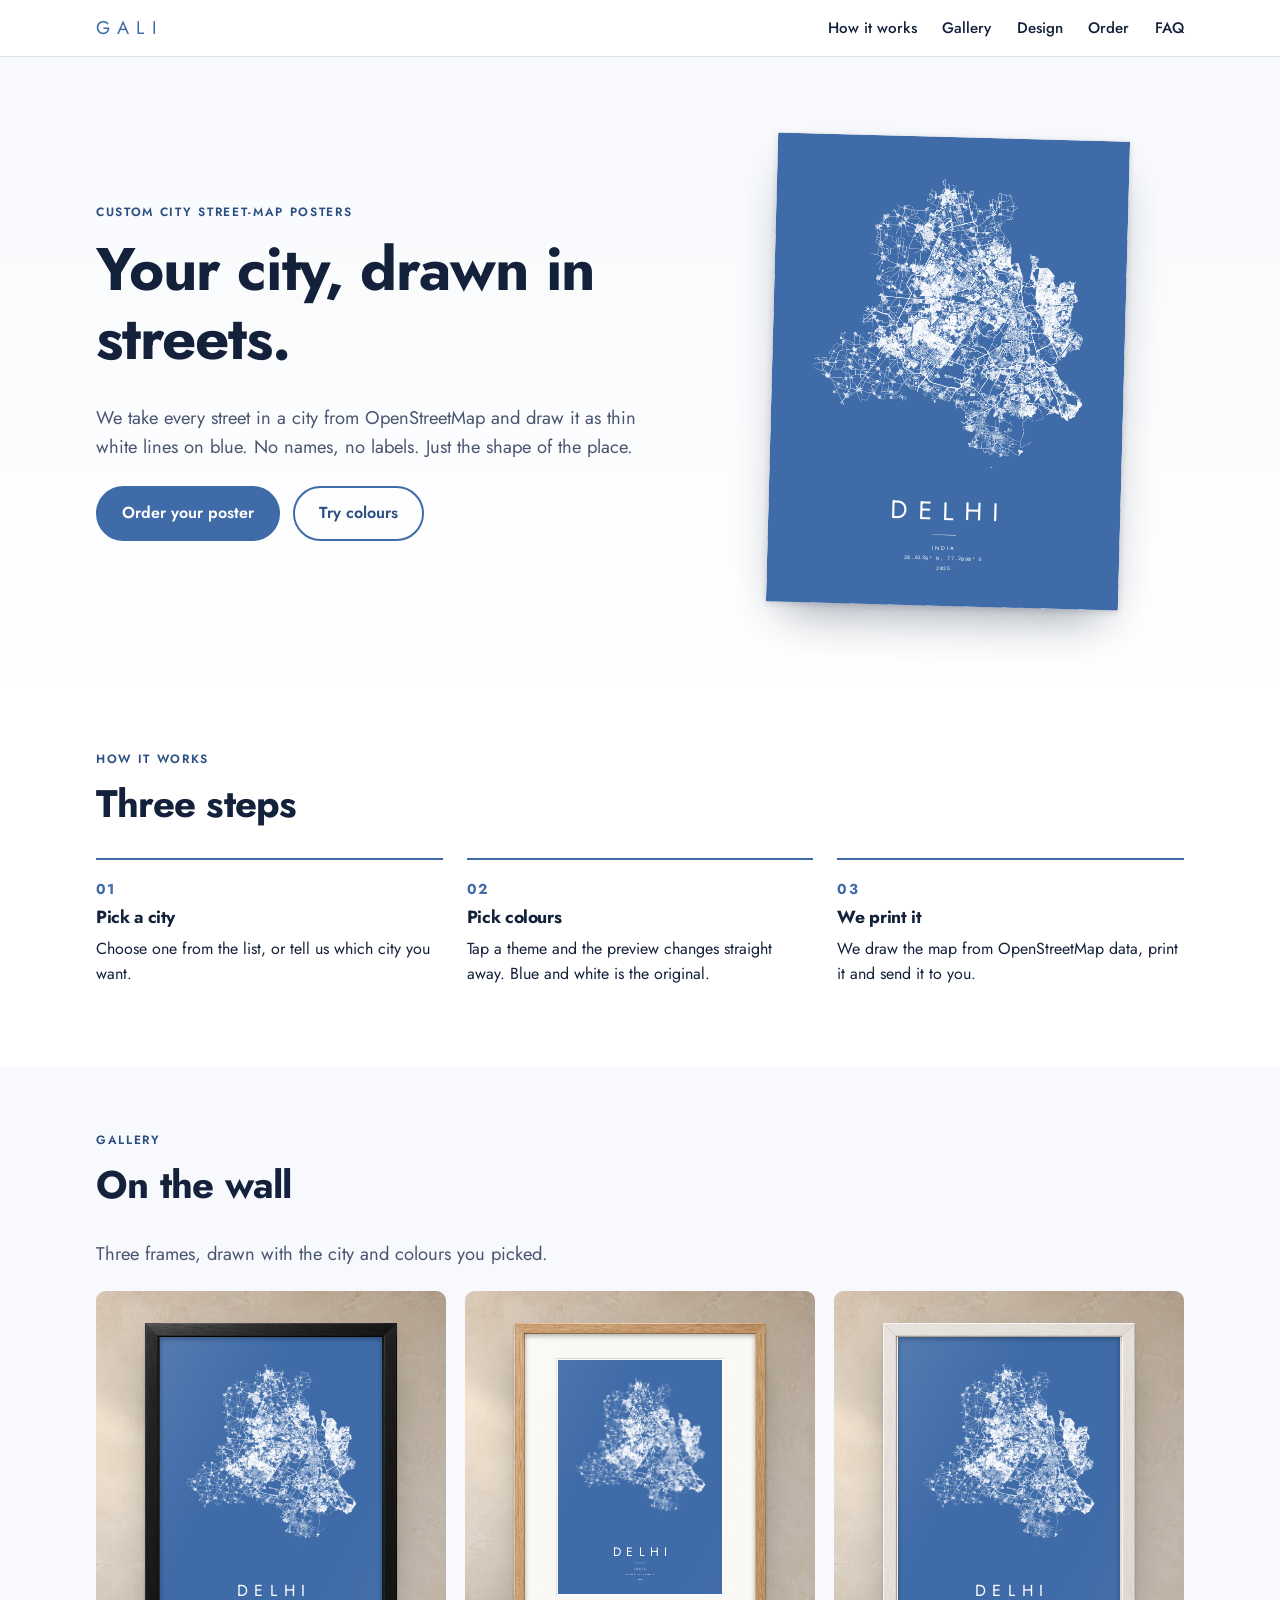
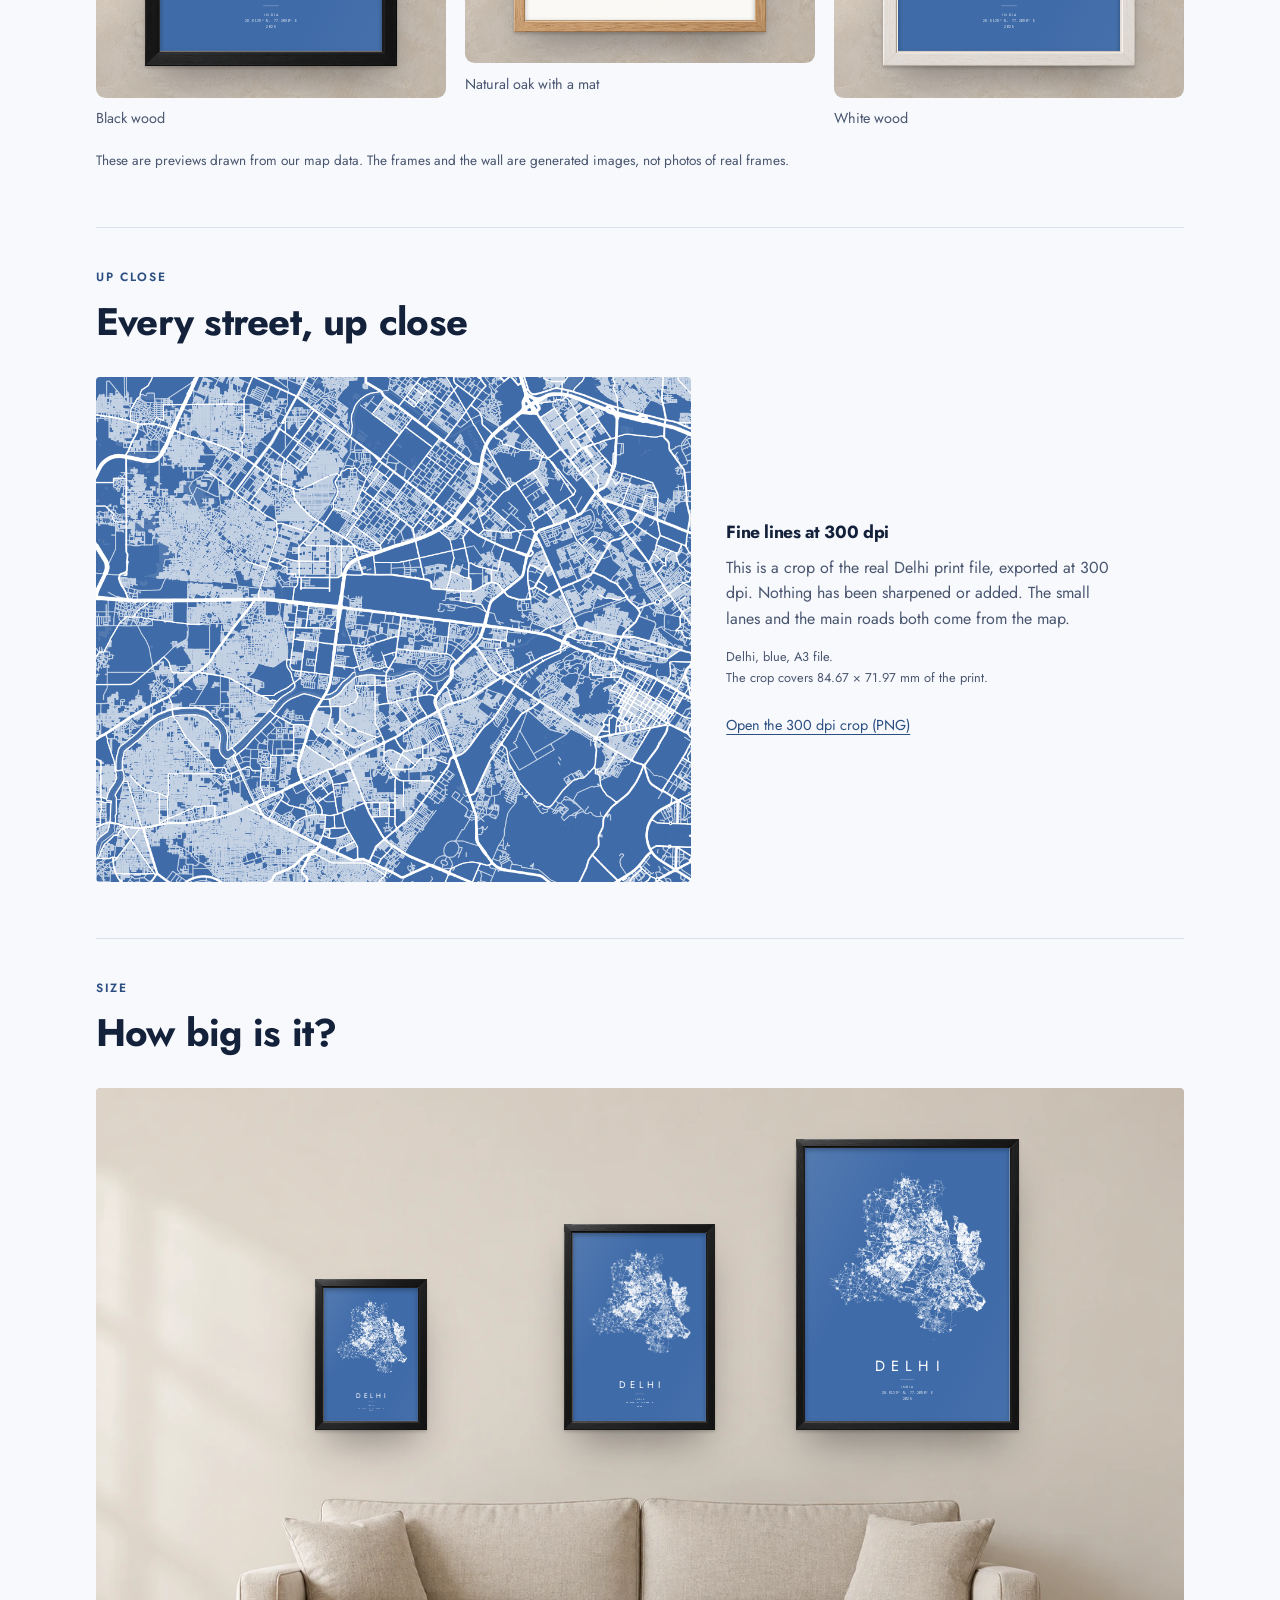
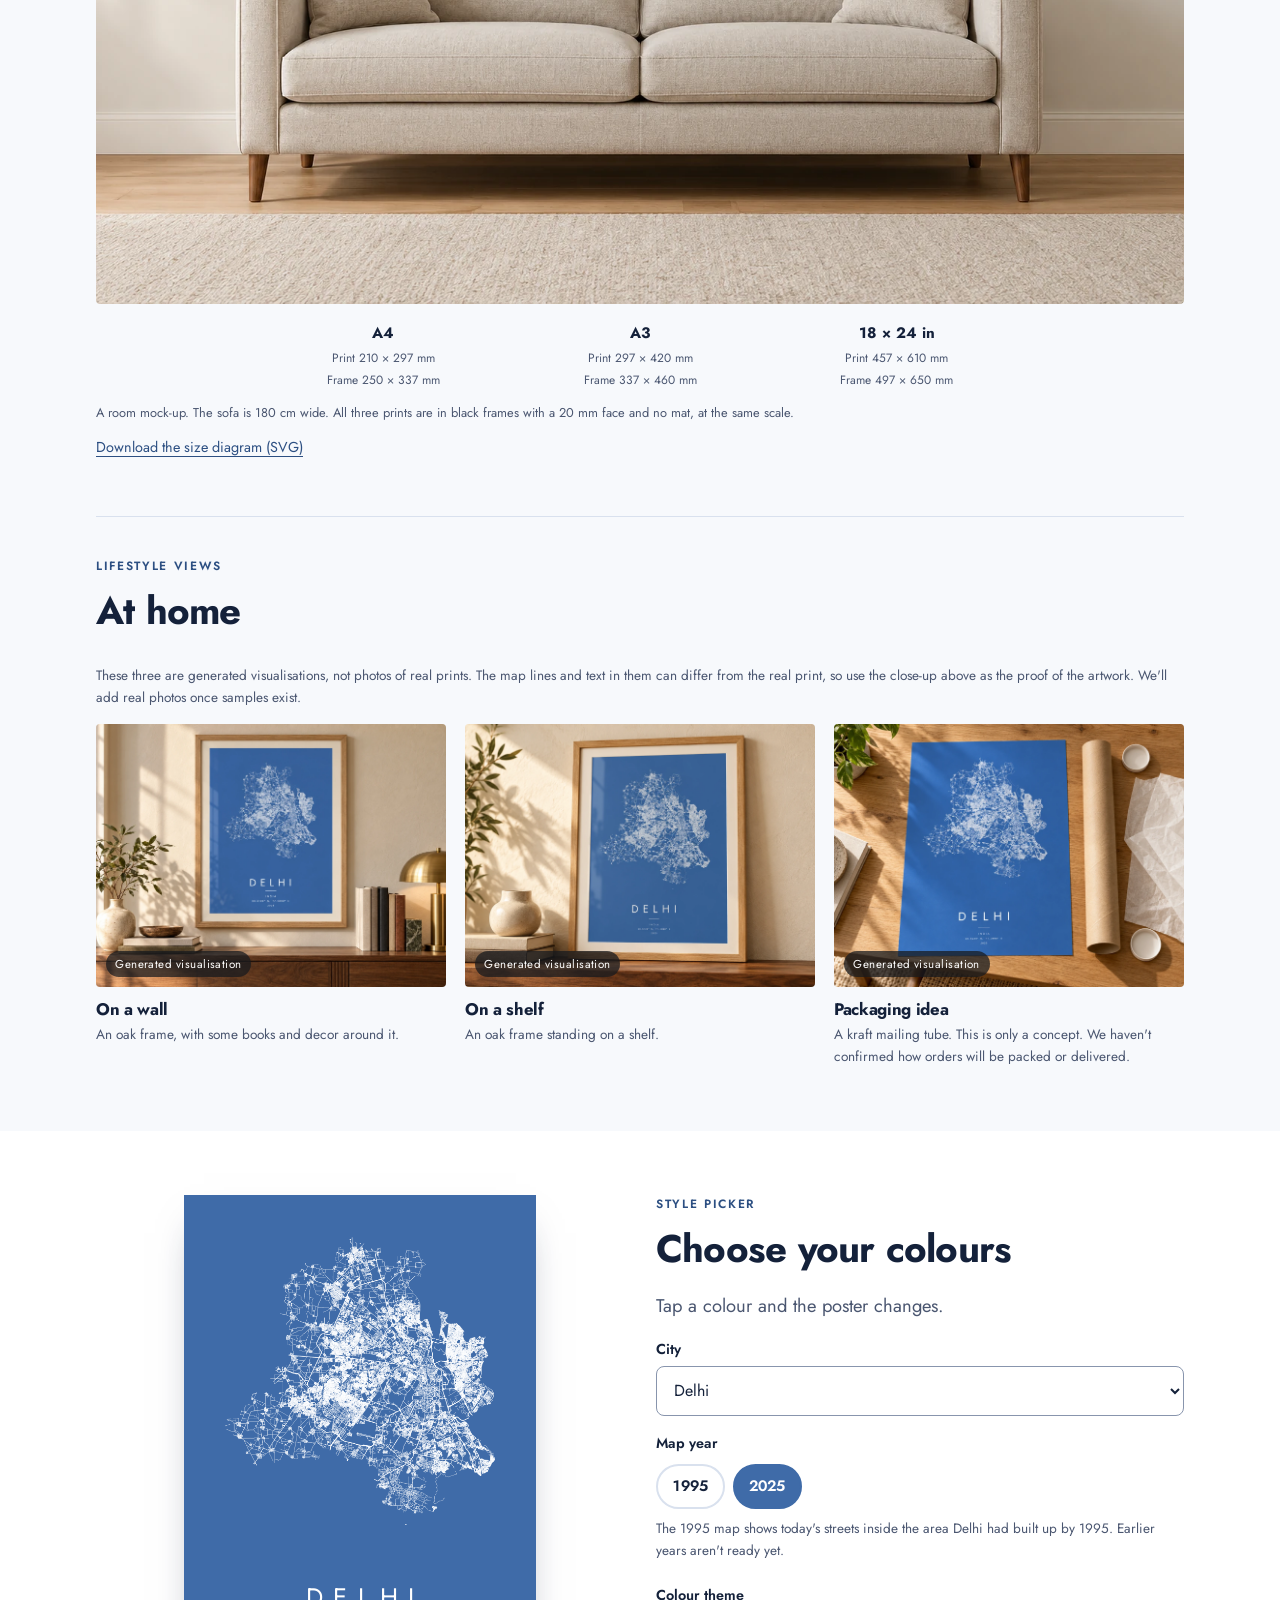
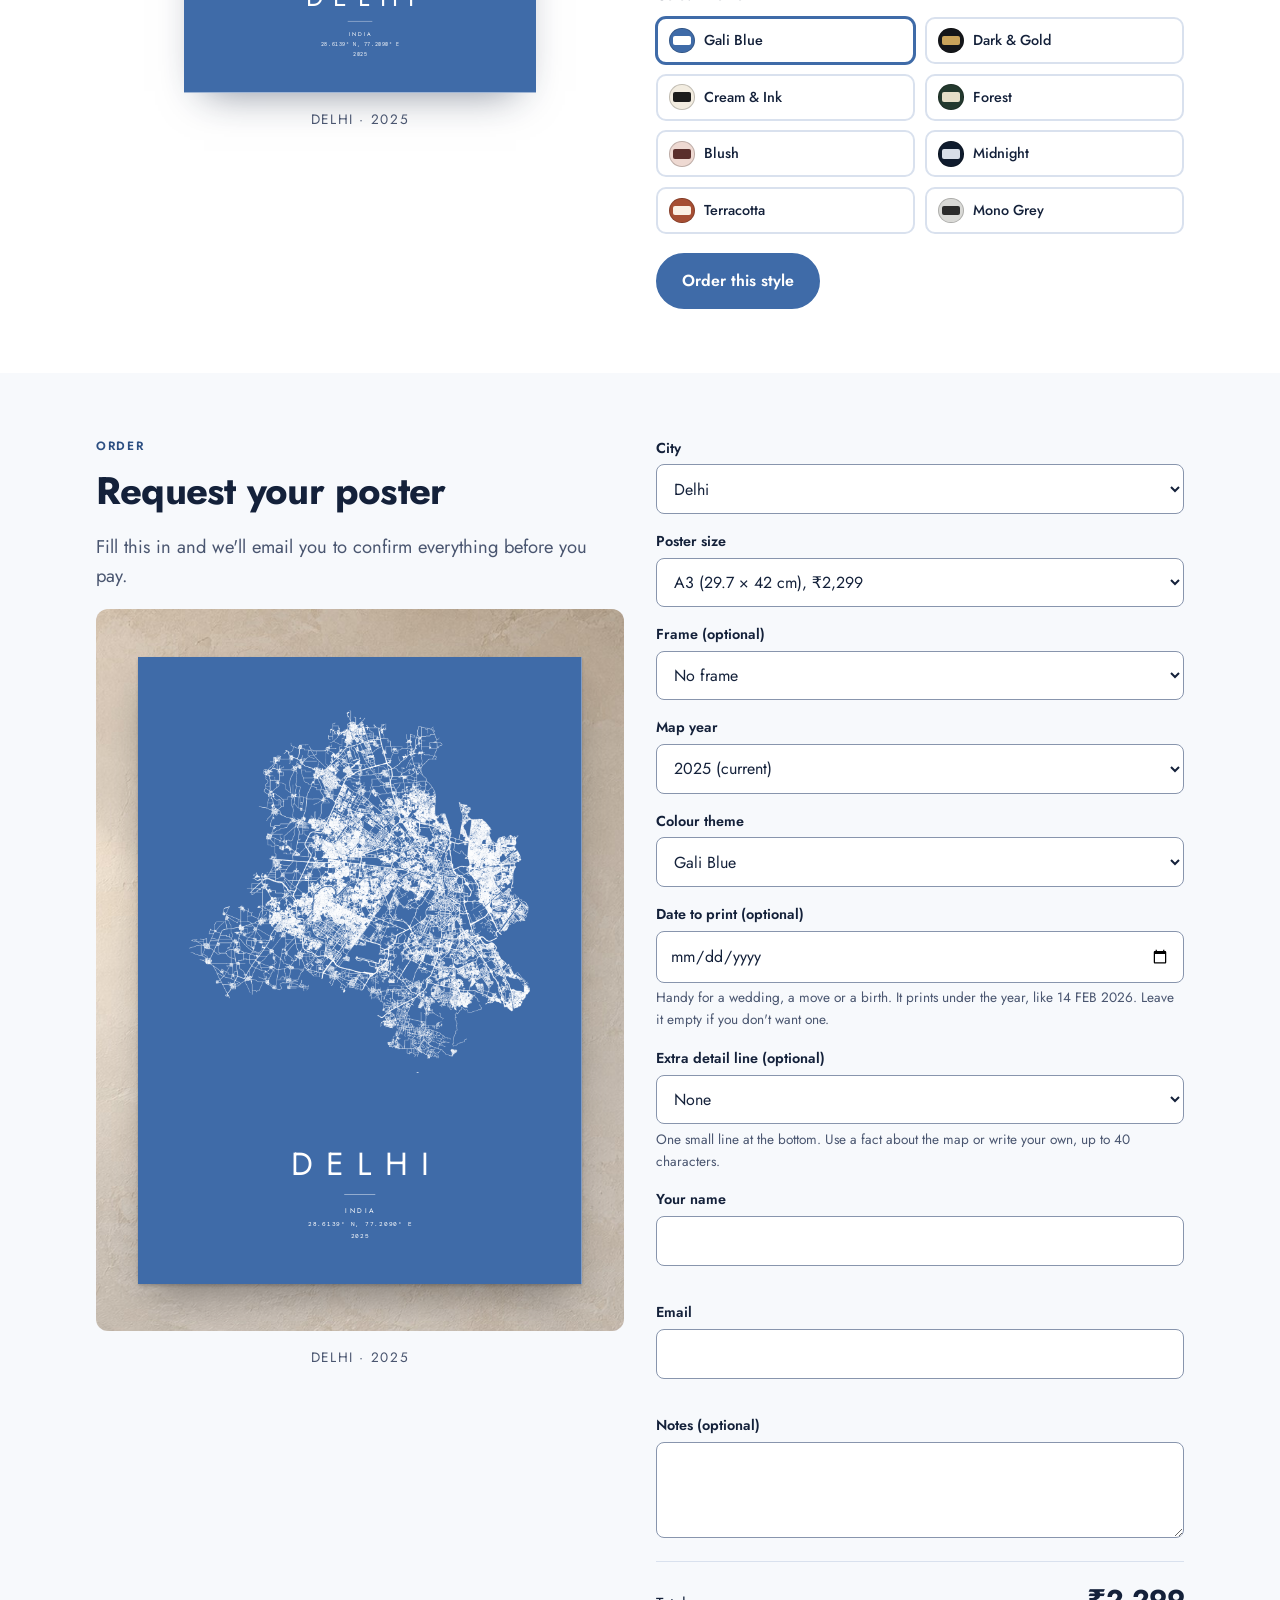
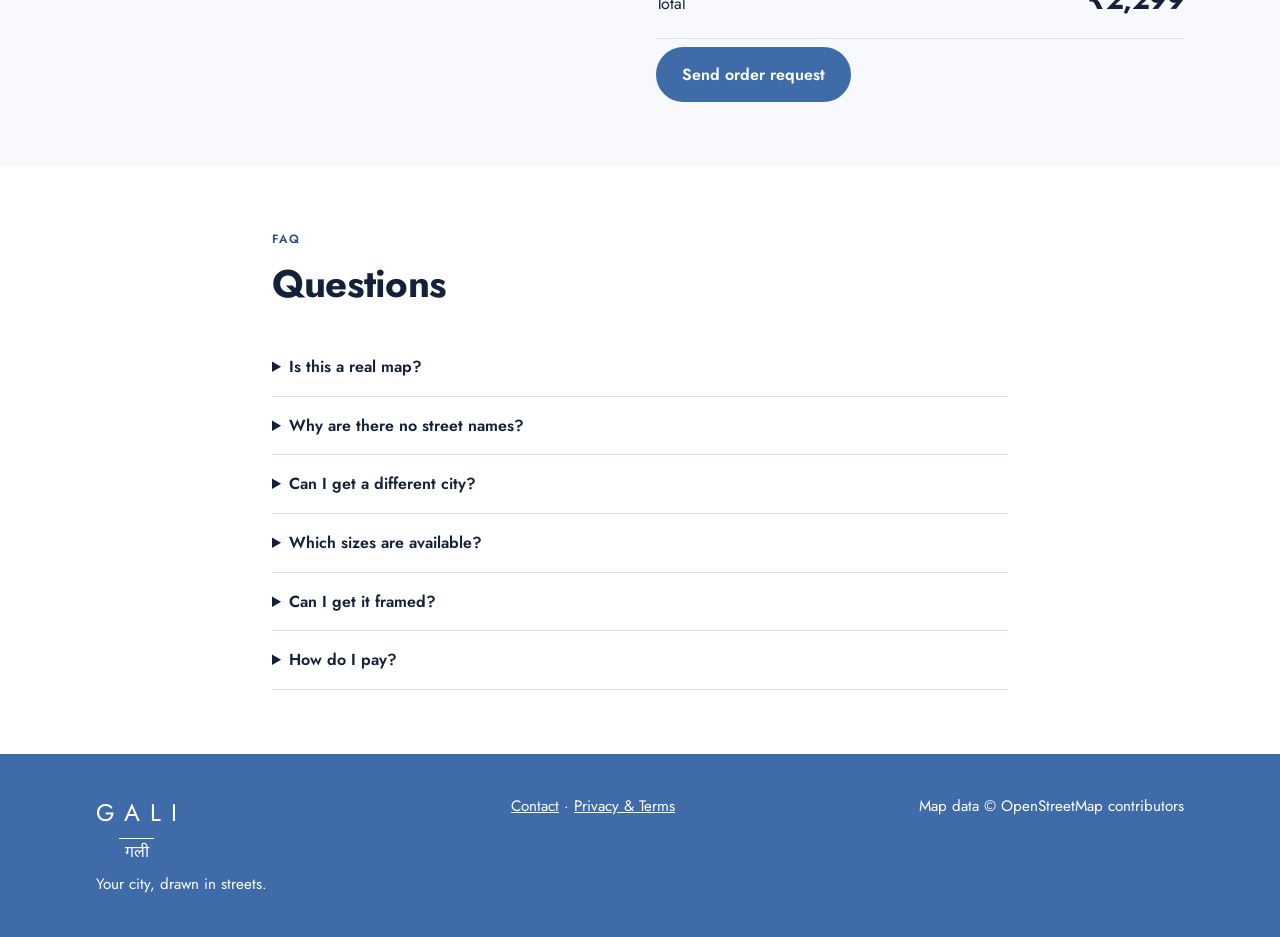
==== index.html @ f6f45777 "Gallery: replace the pending photo slots with labelled generated lifestyle scenes Wall (oak frame, b" ====
<!doctype html>
<html lang="en">
<head>
  <meta charset="utf-8">
  <meta name="viewport" content="width=device-width, initial-scale=1">
  <title>Custom city street-map posters</title>
  <meta name="description" content="Posters of your city's streets, drawn as thin lines on a solid colour. No labels.">
  <meta property="og:title" content="Custom city street-map posters">
  <meta property="og:description" content="Street-map posters of your city, drawn from OpenStreetMap data.">
  <meta property="og:type" content="website">
  <meta name="theme-color" content="#3F6BA8">
  <link rel="icon" href="assets/favicon.svg" type="image/svg+xml">
  <link rel="preconnect" href="https://fonts.googleapis.com">
  <link rel="preconnect" href="https://fonts.gstatic.com" crossorigin>
  <!-- Jost + DM Mono are used only for text on the poster previews. Self-host them later if you prefer no third party. -->
  <link rel="stylesheet" href="https://fonts.googleapis.com/css2?family=DM+Mono&family=Jost:wght@400;500;600;700&family=Noto+Sans+Devanagari:wght@400&display=swap">
  <link rel="stylesheet" href="frame-preview/frame.css">
  <link rel="stylesheet" href="frame-preview/product-gallery.css">
  <link rel="stylesheet" href="css/style.css">
</head>
<body>
<a class="skip" href="#main">Skip to content</a>

<header class="site-header">
  <div class="wrap bar">
    <a class="brand" href="#top" data-brand>&nbsp;</a>
    <button class="menu-btn" id="menu-btn" aria-expanded="false" aria-controls="nav">Menu</button>
    <nav class="nav" id="nav" aria-label="Main">
      <a href="#how">How it works</a>
      <a href="#gallery">Gallery</a>
      <a href="#design">Design</a>
      <a href="#order">Order</a>
      <a href="#faq">FAQ</a>
    </nav>
  </div>
</header>

<main id="main">
  <section class="hero" id="top">
    <div class="wrap hero-grid">
      <div>
        <p class="eyebrow">Custom city street-map posters</p>
        <h1 data-tagline>&nbsp;</h1>
        <p class="lede">We take every street in a city from OpenStreetMap and draw it as thin white lines on blue. No names, no labels. Just the shape of the place.</p>
        <div class="actions">
          <a class="btn" href="#order">Order your poster</a>
          <a class="btn ghost" href="#design">Try colours</a>
        </div>
      </div>
      <div class="hero-poster" id="hero-poster" aria-live="off"></div>
    </div>
  </section>

  <section id="how">
    <div class="wrap">
      <div class="section-head"><p class="eyebrow">How it works</p><h2>Three steps</h2></div>
      <ol class="steps">
        <li><h3>Pick a city</h3><p>Choose one from the list, or tell us which city you want.</p></li>
        <li><h3>Pick colours</h3><p>Tap a theme and the preview changes straight away. Blue and white is the original.</p></li>
        <li><h3>We print it</h3><p>We draw the map from OpenStreetMap data, print it and send it to you.</p></li>
      </ol>
    </div>
  </section>

  <section id="gallery" class="alt">
    <div class="wrap">
      <div class="section-head"><p class="eyebrow">Gallery</p><h2>On the wall</h2></div>
      <p class="lede">Three frames, drawn with the city and colours you picked.</p>
      <ul class="wall-grid">
        <li class="wall-card"><div class="frame-wall"><div class="framed" data-frame="black" data-mat="false" data-size="A3"><div class="poster"></div></div></div><p class="wall-caption">Black wood</p></li>
        <li class="wall-card"><div class="frame-wall"><div class="framed" data-frame="oak" data-mat="true" data-size="A3"><div class="poster"></div></div></div><p class="wall-caption">Natural oak with a mat</p></li>
        <li class="wall-card"><div class="frame-wall"><div class="framed" data-frame="white" data-mat="false" data-size="A3"><div class="poster"></div></div></div><p class="wall-caption">White wood</p><p class="note wall-note hidden" id="white-note"></p></li>
      </ul>
      <p class="note">These are previews drawn from our map data. The frames and the wall are generated images, not photos of real frames.</p>

      <div class="product-section" role="group" aria-labelledby="detail-title">
        <div class="section-head"><p class="eyebrow">Up close</p><h2 id="detail-title">Every street, up close</h2></div>
        <div class="detail-layout">
          <figure class="detail-figure"><img src="frame-preview/delhi-line-detail.webp" width="1000" height="850" loading="lazy" decoding="async" alt="Close-up of fine Delhi streets from the blue A3 print file"></figure>
          <div class="detail-copy">
            <h3>Fine lines at 300 dpi</h3>
            <p>This is a crop of the real Delhi print file, exported at 300 dpi. Nothing has been sharpened or added. The small lanes and the main roads both come from the map.</p>
            <p class="detail-meta">Delhi, blue, A3 file.<br>The crop covers 84.67 × 71.97 mm of the print.</p>
            <a class="asset-link" href="frame-preview/delhi-line-detail.png" target="_blank" rel="noopener">Open the 300 dpi crop (PNG)</a>
          </div>
        </div>
      </div>

      <div class="product-section" role="group" aria-labelledby="scale-title">
        <div class="section-head"><p class="eyebrow">Size</p><h2 id="scale-title">How big is it?</h2></div>
        <figure class="scale-figure">
          <div class="scale-room" data-sofa-left="0.1291" data-sofa-width="0.7403" data-print-bottom="0.42">
            <img class="scale-room-photo" src="frame-preview/scale-room.webp" width="1448" height="1086" loading="lazy" decoding="async" alt="A room mock-up with a linen sofa and three framed Delhi prints above it, A4, A3 and 18 by 24 inch">
            <div class="scale-print framed" data-frame="black" data-mat="false" data-size="A4" aria-label="Framed A4 print"><div class="poster"></div></div>
            <div class="scale-print framed" data-frame="black" data-mat="false" data-size="A3" aria-label="Framed A3 print"><div class="poster"></div></div>
            <div class="scale-print framed" data-frame="black" data-mat="false" data-size="18x24" aria-label="Framed 18 by 24 inch print"><div class="poster"></div></div>
          </div>
          <div class="scale-legend">
            <div><strong>A4</strong><span>Print 210 × 297 mm</span><span>Frame 250 × 337 mm</span></div>
            <div><strong>A3</strong><span>Print 297 × 420 mm</span><span>Frame 337 × 460 mm</span></div>
            <div><strong>18 × 24 in</strong><span>Print 457 × 610 mm</span><span>Frame 497 × 650 mm</span></div>
          </div>
          <figcaption>A room mock-up. The sofa is 180 cm wide. All three prints are in black frames with a 20 mm face and no mat, at the same scale.</figcaption>
        </figure>
        <a class="asset-link" href="frame-preview/size-comparison.svg" download>Download the size diagram (SVG)</a>
      </div>

      <div class="product-section" role="group" aria-labelledby="sample-title">
        <div class="section-head"><p class="eyebrow">Lifestyle views</p><h2 id="sample-title">At home</h2></div>
        <p class="note" style="margin:0 0 1rem">These three are generated visualisations, not photos of real prints. The map lines and text in them can differ from the real print, so use the close-up above as the proof of the artwork. We'll add real photos once samples exist.</p>
        <div class="sample-gallery">
          <figure class="sample-card"><div class="sample-image" data-sample-photo="wall"><span class="sample-pending">Image unavailable</span></div><figcaption><h3>On a wall</h3><p>An oak frame, with some books and decor around it.</p></figcaption></figure>
          <figure class="sample-card"><div class="sample-image" data-sample-photo="shelf"><span class="sample-pending">Image unavailable</span></div><figcaption><h3>On a shelf</h3><p>An oak frame standing on a shelf.</p></figcaption></figure>
          <figure class="sample-card"><div class="sample-image" data-sample-photo="packaging"><span class="sample-pending">Image unavailable</span></div><figcaption><h3>Packaging idea</h3><p>A kraft mailing tube. This is only a concept. We haven't confirmed how orders will be packed or delivered.</p></figcaption></figure>
        </div>
      </div>
    </div>
  </section>

  <section id="design">
    <div class="wrap two">
      <div class="sticky"><div class="preview" id="picker-preview"></div><p class="caption" id="picker-caption" aria-live="polite"></p></div>
      <div>
        <p class="eyebrow">Style picker</p>
        <h2>Choose your colours</h2>
        <p class="lede">Tap a colour and the poster changes.</p>
        <div class="field">
          <label for="pick-city">City</label>
          <select id="pick-city"></select>
        </div>
        <fieldset class="eras" id="era-picker"><legend>Map year</legend></fieldset>
        <p class="note" id="era-note"></p>
        <fieldset class="themes" id="theme-picker"><legend>Colour theme</legend></fieldset>
        <a class="btn" href="#order">Order this style</a>
      </div>
    </div>
  </section>

  <section id="order" class="alt">
    <div class="wrap two">
      <div class="sticky">
        <p class="eyebrow">Order</p>
        <h2>Request your poster</h2>
        <p class="lede">Fill this in and we'll email you to confirm everything before you pay.</p>
        <div class="frame-wall" id="order-preview"><div class="framed" id="order-framed" data-frame="none" data-size="A3" data-mat="false"><div class="poster" id="order-poster"></div></div></div>
        <p class="caption" id="order-caption"></p>
      </div>
      <form id="order-form" novalidate>
        <div class="field">
          <label for="f-city">City</label>
          <select id="f-city" name="city" required></select>
        </div>
        <div class="field hidden" id="other-city-wrap">
          <label for="f-other">Which city?</label>
          <input type="text" id="f-other" name="otherCity" autocomplete="off">
          <p class="err" id="e-other" aria-live="polite"></p>
        </div>
        <div class="field">
          <label for="f-size">Poster size</label>
          <select id="f-size" name="size" required></select>
        </div>
        <div class="field">
          <label for="f-frame">Frame (optional)</label>
          <select id="f-frame" name="frame" aria-describedby="frame-spec"></select>
          <label class="check hidden" id="f-mat-wrap"><input type="checkbox" id="f-mat"><span id="f-mat-label"></span></label>
          <p class="note" id="frame-spec" style="margin:.4rem 0 0"></p>
          <p class="note warn hidden" id="frame-hint" aria-live="polite" style="margin:.3rem 0 0"></p>
          <div class="mini-frame" aria-hidden="true"><div class="framed" id="mini-framed" data-frame="none" data-size="A3" data-mat="false"><div class="poster" id="mini-poster"></div></div></div>
        </div>
        <div class="field">
          <label for="f-era">Map year</label>
          <select id="f-era" name="era" required></select>
        </div>
        <div class="field">
          <label for="f-theme">Colour theme</label>
          <select id="f-theme" name="theme" required></select>
        </div>
        <div class="field">
          <label for="f-date">Date to print (optional)</label>
          <input type="date" id="f-date" name="date" aria-describedby="h-date">
          <p class="note" id="h-date" style="margin:.3rem 0 0">Handy for a wedding, a move or a birth. It prints under the year, like 14 FEB 2026. Leave it empty if you don't want one.</p>
        </div>
        <div class="field">
          <label for="f-detail">Extra detail line (optional)</label>
          <select id="f-detail" name="detail" aria-describedby="h-detail"></select>
          <input type="text" id="f-detail-text" class="hidden" maxlength="40" autocomplete="off" placeholder="e.g. Where we met" aria-label="Your own detail line">
          <p class="note" id="h-detail" style="margin:.3rem 0 0">One small line at the bottom. Use a fact about the map or write your own, up to 40 characters.</p>
        </div>
        <div class="field">
          <label for="f-name">Your name</label>
          <input type="text" id="f-name" name="name" autocomplete="name" required aria-describedby="e-name">
          <p class="err" id="e-name" aria-live="polite"></p>
        </div>
        <div class="field">
          <label for="f-email">Email</label>
          <input type="email" id="f-email" name="email" autocomplete="email" inputmode="email" required aria-describedby="e-email">
          <p class="err" id="e-email" aria-live="polite"></p>
        </div>
        <div class="field">
          <label for="f-notes">Notes (optional)</label>
          <textarea id="f-notes" name="notes" maxlength="1000"></textarea>
        </div>
        <div class="hp" aria-hidden="true"><label>Company <input type="text" name="company" tabindex="-1" autocomplete="off"></label></div>
        <div class="price"><span>Total</span><strong id="price" aria-live="polite">-</strong></div>
        <p class="note price-detail" id="price-detail" aria-live="polite"></p>
        <button class="btn" type="submit" id="submit-btn">Send order request</button>
        <div class="status hidden" id="status" role="status" tabindex="-1"></div>
        <!-- PAYMENT: the Razorpay/Stripe link from config.js (payment.link) is rendered here after a successful request. -->
        <p class="hidden" id="pay-wrap"><a class="btn" id="pay-link" href="#" rel="noopener">Pay securely</a></p>
      </form>
    </div>
  </section>

  <section id="faq">
    <div class="wrap" style="max-width:46rem">
      <div class="section-head"><p class="eyebrow">FAQ</p><h2>Questions</h2></div>
      <details class="q"><summary>Is this a real map?</summary><p>Yes, it comes from OpenStreetMap data. Delhi also has a 1995 version, but that isn't an old map. It shows today's streets, cut down to the area that was built up in 1995.</p></details>
      <details class="q"><summary>Why are there no street names?</summary><p>Labels get in the way. Without them you see the shape of the streets, with just the city name, coordinates and year underneath.</p></details>
      <details class="q"><summary>Can I get a different city?</summary><p>Choose "Other city" in the order form and tell us which one. We're adding more.</p></details>
      <details class="q"><summary>Which sizes are available?</summary><p>A4, A3 and 18 × 24 inch, framed or not. The order form shows the price as you choose.</p></details>
      <details class="q"><summary>Can I get it framed?</summary><p>Yes. You can pick black wood, natural oak or white wood. They are all a 20 mm frame with acrylic glazing, and oak and white can have an off-white mat too. The total updates as you choose.</p></details>
      <details class="q"><summary>How do I pay?</summary><p>Send the request first. We'll email you back with what happens next, including how to pay.</p></details>
    </div>
  </section>
</main>

<footer class="site-footer">
  <div class="wrap row">
    <div><span class="logo-stack" role="img" aria-label="Gali"><span class="logo-en" data-brand>&nbsp;</span><i class="logo-rule"></i><span class="logo-hi" lang="hi" data-brand-native></span></span><br><span data-tagline></span></div>
    <div><a data-email-link href="#">Contact</a> · <a href="privacy.html">Privacy &amp; Terms</a></div>
    <div>Map data © OpenStreetMap contributors</div>
  </div>
</footer>

<noscript><p class="wrap note">This site needs JavaScript for the style picker and order form.</p></noscript>
<script src="config.js"></script>
<script src="js/poster.js"></script>
<script src="frame-preview/frame.js"></script>
<script src="frame-preview/product-gallery.js"></script>
<script src="js/app.js"></script>
</body>
</html>
---- frame-preview/frame.css ----
/* Frame geometry is independent of the live poster's container typography. */
.framed {
  position: relative; isolation: isolate; width: 70%; min-width: min(280px, 100%);
  max-width: 900px; margin-inline: auto;
  box-shadow: 0 2px 3px rgba(0,0,0,.18), 0 22px 40px -12px rgba(0,0,0,.38);
  transform: rotateX(var(--tilt-x, 0deg)) rotateY(var(--tilt-y, 0deg));
  transition: transform 180ms ease-out;
}
.frame-wall {
  background: #E6E1D8 url("wall.jpg") center / cover;
  perspective: 1200px;
}
.frame-opening { position: absolute; inset: var(--face-px); background: var(--mat-color, #FBFAF6); overflow: hidden; }
.frame-paper {
  position: absolute; inset: 0; pointer-events: none; opacity: .03;
  background-image: url("data:image/svg+xml,%3Csvg xmlns='http://www.w3.org/2000/svg' width='160' height='160'%3E%3Cfilter id='n'%3E%3CfeTurbulence type='fractalNoise' baseFrequency='.8' numOctaves='3' stitchTiles='stitch'/%3E%3C/filter%3E%3Cpath fill='%23000' filter='url(%23n)' d='M0 0h160v160H0z'/%3E%3C/svg%3E");
}
.framed[data-mat="false"] .frame-paper, .framed[data-mat="false"] .frame-bevel { display: none; }
.frame-window { position: absolute; left: var(--window-left); top: var(--window-top); width: var(--window-width); height: var(--window-height); overflow: hidden; }
.frame-sheet { position: absolute; left: var(--print-left); top: var(--print-top); width: var(--print-width); height: var(--print-height); }
.frame-sheet > .poster { width: 100%; height: 100%; margin: 0; }
.frame-bevel {
  position: absolute; box-sizing: border-box; pointer-events: none;
  left: calc(var(--window-left) - var(--bevel-px)); top: calc(var(--window-top) - var(--bevel-px));
  width: calc(var(--window-width) + 2 * var(--bevel-px)); height: calc(var(--window-height) + 2 * var(--bevel-px));
  border: var(--bevel-px) solid #FFFFFF; border-top-color: #DCDAD3; border-left-color: #E5E3DC;
  box-shadow: 0 0 1px rgba(0,0,0,.1);
}
.frame-opening::after { content: ""; position: absolute; inset: 0; z-index: 5; box-shadow: inset 0 2px 5px rgba(0,0,0,.3); pointer-events: none; }
.frame-glare {
  position: absolute; inset: 0; z-index: 4; pointer-events: none;
  background: linear-gradient(118deg, rgba(255,255,255,.16) 0%, transparent 38%, transparent 70%, rgba(255,255,255,.06) 100%);
  background-size: 130% 130%; background-position: var(--glare-x, 50%) var(--glare-y, 50%);
}
.framed[data-glazing="ar"] .frame-glare { opacity: .3; }
.frame-edge { position: absolute; z-index: 6; overflow: hidden; background: var(--frame-color, #1B1B1B); }
.frame-edge--top { inset: 0 0 auto; height: var(--face-px); filter: brightness(1.08); clip-path: polygon(0 0,100% 0,calc(100% - var(--face-px)) 100%,var(--face-px) 100%); }
.frame-edge--bottom { inset: auto 0 0; height: var(--face-px); filter: brightness(.85); clip-path: polygon(var(--face-px) 0,calc(100% - var(--face-px)) 0,100% 100%,0 100%); }
.frame-edge--left { inset: 0 auto 0 0; width: var(--face-px); filter: brightness(1); clip-path: polygon(0 0,100% var(--face-px),100% calc(100% - var(--face-px)),0 100%); }
.frame-edge--right { inset: 0 0 0 auto; width: var(--face-px); filter: brightness(.92); clip-path: polygon(0 var(--face-px),100% 0,100% 100%,0 calc(100% - var(--face-px))); }
.frame-grain { position: absolute; inset: 0; background-image: var(--frame-texture, none); background-size: var(--grain-tile-px, 180px) var(--grain-tile-px, 180px); background-repeat: repeat; }
.frame-edge--left .frame-grain, .frame-edge--right .frame-grain { inset: auto; left: 50%; top: 50%; width: var(--outer-height-px); height: var(--face-px); transform: translate(-50%, -50%) rotate(90deg); }
.framed[data-frame="white"] .frame-grain { opacity: .06; }
.framed[data-frame="black"] .frame-edge--top::after { content: ""; position: absolute; inset: 0; background: linear-gradient(to bottom,rgba(255,255,255,.12),rgba(255,255,255,.025) 28%,transparent 65%); }
.frame-arris { position: absolute; inset: 0; z-index: 8; border: 1px solid rgba(255,255,255,.24); box-sizing: border-box; pointer-events: none; }
.frame-seams { position: absolute; inset: 0; width: 100%; height: 100%; z-index: 7; pointer-events: none; }
.frame-seams line { stroke: rgba(0,0,0,.25); stroke-width: .65; vector-effect: non-scaling-stroke; }
/* Nine-slicing preserves photographic mitres while stretching only the rails. */
.frame-photograph {
  position: absolute; inset: 0; z-index: 9; box-sizing: border-box;
  border: var(--face-px) solid transparent;
  border-image-source: var(--frame-photo, none);
  border-image-slice: var(--frame-photo-slice, 12%);
  border-image-width: 1;
  border-image-repeat: stretch;
  pointer-events: none;
  visibility: hidden;
}
.framed[data-photo-ready="true"] .frame-photograph { visibility: visible; }
.framed[data-photo-ready="true"] .frame-arris,
.framed[data-photo-ready="true"] .frame-seams { visibility: hidden; }
.frame-swatches { display: flex; gap: 10px; align-items: center; }
.frame-swatch { width: 32px; height: 32px; border-radius: 50%; border: 1px solid rgba(0,0,0,.15); background: var(--swatch); cursor: pointer; }
.frame-swatch[data-select-frame="oak"] { background: #C9A77C url("oak.jpg") center / 100px; }
.frame-swatch[aria-pressed="true"] { outline: 1px solid #252620; outline-offset: 4px; }
.frame-swatch:focus-visible { outline: 3px solid #3F6BA8; outline-offset: 4px; }
.framed[data-frame="none"] :is(.frame-edge, .frame-arris, .frame-seams, .frame-photograph, .frame-glare, .frame-paper, .frame-bevel) { display: none; }
.framed[data-frame="none"] .frame-opening::after { display: none; }
[data-frame-note] { font-size: 12px; line-height: 1.5; }
[hidden] { display: none !important; }
@media (prefers-reduced-motion: reduce) { .framed { transition: none; transform: none; } }
---- frame-preview/product-gallery.css ----
/* Gallery blocks for the site: detail crop, room scale scene, sample-photo slots. Geometry of .scale-room is calibrated
   to scale-room.webp (see README); do not crop that image with object-fit. */
.product-section { margin-top: 3.5rem; padding-top: 2.5rem; border-top: 1px solid var(--line); }
.detail-layout { display: grid; grid-template-columns: 1.3fr 1fr; gap: 2.2rem; align-items: center; }
.detail-figure { margin: 0; background: #3F6BA8; border-radius: 4px; overflow: hidden; }
.detail-figure img { display: block; width: 100%; height: auto; }
.detail-copy { max-width: 24rem; }
.detail-copy h3 { margin: 0 0 .8rem; }
.detail-copy p { color: var(--muted); }
.detail-copy .detail-meta { font-size: .8rem; }
.asset-link { display: inline-block; font-size: .9rem; margin-top: .8rem; text-underline-offset: 4px; }
.scale-figure { margin: 0; }
.scale-room-photo { display: block; width: 100%; height: auto; border-radius: 4px; }
.scale-figure figcaption { font-size: .8rem; color: var(--muted); margin-top: .8rem; }
.scale-room { position: relative; overflow: hidden; border-radius: 4px; background: #E6E1D8; }
.scale-room .scale-print { position: absolute; min-width: 0; max-width: none; margin: 0; }
.scale-legend { display: grid; grid-template-columns: repeat(3, 1fr); width: 70%; margin: 1.1rem auto 0; text-align: center; gap: .5rem; }
.scale-legend strong { display: block; font-size: .95rem; }
.scale-legend span { display: block; font-size: .75rem; color: var(--muted); margin-top: .2rem; }
.sample-gallery { display: grid; grid-template-columns: repeat(3, minmax(0, 1fr)); gap: 1.2rem; }
.sample-card { margin: 0; }
.sample-image { position: relative; aspect-ratio: 4 / 3; background: #ECE9E1; border: 1px dashed #C8C9BC; border-radius: 4px; display: grid; place-items: center; }
.sample-image img { position: absolute; inset: 0; width: 100%; height: 100%; object-fit: cover; display: block; border-radius: 4px; opacity: 0; }
.sample-image[data-ready="true"] img { opacity: 1; }
.sample-image[data-ready="true"] { border: 0; }
.image-kind { position: absolute; left: .6rem; bottom: .6rem; z-index: 1; background: rgba(24,26,30,.74); color: #fff; font-size: .72rem; letter-spacing: .04em; padding: .25rem .6rem; border-radius: 999px; }
.sample-pending { font-size: .75rem; color: #7a7b70; letter-spacing: .06em; text-transform: uppercase; }
.sample-card figcaption { margin-top: .8rem; }
.sample-card h3 { margin: 0 0 .3rem; font-size: 1.05rem; }
.sample-card p { font-size: .85rem; color: var(--muted); margin: 0; }
@media (max-width: 700px) {
  .detail-layout, .sample-gallery { grid-template-columns: 1fr; gap: 1.4rem; }
  .product-section { margin-top: 2.4rem; padding-top: 1.8rem; }
  .scale-legend { width: 100%; }
  .scale-legend span { font-size: .68rem; }
}
---- css/style.css ----
:root {
  --blue: #3f6ba8;
  --blue-deep: #2c4f82;
  --ink: #14213a;
  --muted: #4a5670;
  --paper: #f7f9fc;
  --line: #d9e1ee;
  --white: #fff;
  --error: #b3261e;
  --radius: 10px;
  --max: 68rem;
  --font: Jost, system-ui, -apple-system, "Segoe UI", Roboto, "Helvetica Neue", Arial, sans-serif;
}
*, *::before, *::after { box-sizing: border-box; }
html { scroll-behavior: smooth; scroll-padding-top: 4.5rem; }
@media (prefers-reduced-motion: reduce) { html { scroll-behavior: auto; } * { transition: none !important; } }
body { margin: 0; font: 1rem/1.6 var(--font); color: var(--ink); background: var(--white); -webkit-text-size-adjust: 100%; }
img, svg { max-width: 100%; display: block; }
a { color: var(--blue-deep); }
h1, h2, h3 { line-height: 1.15; letter-spacing: -0.02em; margin: 0 0 .5em; }
h1 { font-size: clamp(2.1rem, 8vw, 3.75rem); font-weight: 700; }
h2 { font-size: clamp(1.6rem, 5vw, 2.4rem); font-weight: 700; }
h3 { font-size: 1.1rem; }
p { margin: 0 0 1em; }
:focus-visible { outline: 3px solid #ffb400; outline-offset: 2px; }
.wrap { width: min(100% - 2rem, var(--max)); margin-inline: auto; }
.skip { position: absolute; left: -999px; top: 0; background: var(--ink); color: #fff; padding: .6rem 1rem; z-index: 100; }
.skip:focus { left: 0; }
.eyebrow { text-transform: uppercase; letter-spacing: .14em; font-size: .75rem; font-weight: 600; color: var(--blue-deep); margin-bottom: .8rem; }
.lede { font-size: 1.15rem; color: var(--muted); max-width: 34rem; }

/* header */
.site-header { position: sticky; top: 0; z-index: 20; background: rgba(255,255,255,.94); backdrop-filter: blur(8px); border-bottom: 1px solid var(--line); }
.bar { display: flex; align-items: center; justify-content: space-between; min-height: 3.5rem; gap: 1rem; }
/* wordmark: Jost 400 caps, 0.42em tracking (the poster city-name style). The trailing margin cancels the last letter gap. */
.brand { font-weight: 400; font-size: 1.15rem; letter-spacing: .42em; margin-right: -.42em; text-transform: uppercase; color: var(--blue); text-decoration: none; }
.nav { display: none; position: absolute; top: 100%; left: 0; right: 0; background: #fff; border-bottom: 1px solid var(--line); padding: .5rem 1rem 1rem; }
.nav.open { display: block; }
.nav a { display: block; padding: .7rem 0; color: var(--ink); text-decoration: none; font-weight: 500; }
.menu-btn { background: none; border: 1px solid var(--line); border-radius: 8px; padding: .45rem .8rem; font: inherit; color: var(--ink); cursor: pointer; }
@media (min-width: 760px) {
  .menu-btn { display: none; }
  .nav { display: flex; gap: 1.6rem; position: static; border: 0; padding: 0; background: none; }
  .nav a { padding: 0; font-size: .95rem; }
}

/* buttons */
.btn { display: inline-block; background: var(--blue); color: #fff; border: 2px solid var(--blue); padding: .8rem 1.5rem; border-radius: 999px; font: inherit; font-weight: 600; text-decoration: none; cursor: pointer; transition: background .15s; }
.btn:hover { background: var(--blue-deep); border-color: var(--blue-deep); }
.btn.ghost { background: transparent; color: var(--blue-deep); }
.btn.ghost:hover { background: var(--paper); }
.btn[disabled] { opacity: .6; cursor: wait; }

/* hero */
.hero { padding: 2.5rem 0 3.5rem; background: linear-gradient(180deg, var(--paper), #fff); }
.hero-grid { display: grid; gap: 2.5rem; align-items: center; }
.hero .actions { display: flex; flex-wrap: wrap; gap: .8rem; margin-top: 1.5rem; }
.hero-poster { width: min(78%, 22rem); margin-inline: auto; box-shadow: 0 24px 50px -18px rgba(20,33,58,.45), 0 2px 6px rgba(20,33,58,.15); transform: rotate(1.5deg); }
.hero-poster svg { width: 100%; height: auto; }
@media (min-width: 820px) { .hero-grid { grid-template-columns: 1.1fr .9fr; } .hero { padding: 5rem 0; } }

section { padding: 4rem 0; }
.alt { background: var(--paper); }
.section-head { max-width: 38rem; margin-bottom: 2rem; }

/* how it works */
.steps { list-style: none; padding: 0; margin: 0; display: grid; gap: 1.5rem; counter-reset: s; }
.steps li { counter-increment: s; border-top: 2px solid var(--blue); padding-top: 1rem; }
.steps li::before { content: "0" counter(s); font-weight: 700; color: var(--blue); font-size: .9rem; letter-spacing: .1em; }
.steps h3 { margin-top: .3rem; }
@media (min-width: 720px) { .steps { grid-template-columns: repeat(3, 1fr); } }

/* gallery: framed cards on the plaster wall (more blocks in frame-preview/product-gallery.css) */
.wall-grid { list-style: none; margin: 1.4rem 0 0; padding: 0; display: grid; gap: 1.2rem; grid-template-columns: 1fr; }
@media (min-width: 720px) { .wall-grid { grid-template-columns: repeat(3, 1fr); } }
.wall-card .frame-wall { padding: 9% 0; border-radius: .6rem; overflow: hidden; }
.wall-card .framed { width: 72%; min-width: 0; }
.wall-caption { font-size: .9rem; margin: .6rem 0 0; color: var(--muted); }
.wall-card .note { margin-top: .2rem; }
.note { font-size: .85rem; color: var(--muted); margin-top: 1.2rem; }

/* picker + order */
.two { display: grid; gap: 2rem; }
@media (min-width: 820px) { .two { grid-template-columns: 1fr 1fr; align-items: start; } .sticky { position: sticky; top: 5rem; } }
.preview { width: min(100%, 22rem); margin-inline: auto; box-shadow: 0 18px 40px -20px rgba(20,33,58,.55); }
.preview svg { width: 100%; height: auto; display: block; }
.check { display: flex; gap: .55rem; align-items: center; margin-top: .55rem; font-weight: 500; font-size: .95rem; }
.check input { width: 1.15rem; height: 1.15rem; }
.warn { color: #8a4b00; }
/* framed preview: the poster hangs on the generated wall (frame-preview/wall.jpg) */
.frame-wall { width: 100%; padding: 9% 0; border-radius: .75rem; overflow: hidden; }
#order-preview .framed { width: 84%; min-width: 0; max-width: 28rem; }
.frame-sheet > .poster svg { display: block; width: 100%; height: 100%; }
.mini-frame { width: 8.5rem; margin: .7rem 0 0; }
.mini-frame .framed { width: 100%; min-width: 0; box-shadow: 0 6px 12px -6px rgba(0,0,0,.4); }
@media (min-width: 820px) { .mini-frame { display: none; } }
.price-detail { margin: -.7rem 0 1.2rem; }
.themes { display: grid; grid-template-columns: repeat(2, 1fr); gap: .6rem; border: 0; padding: 0; margin: 0 0 1.2rem; }
.themes legend, label, .label { font-weight: 600; font-size: .9rem; }
.themes legend { padding: 0; margin-bottom: .6rem; }
.theme { position: relative; }
.theme input { position: absolute; opacity: 0; inset: 0; cursor: pointer; }
.theme span { display: flex; align-items: center; gap: .6rem; padding: .55rem .7rem; border: 2px solid var(--line); border-radius: var(--radius); background: #fff; font-weight: 500; font-size: .9rem; }
.theme i { width: 1.6rem; height: 1.6rem; border-radius: 50%; border: 1px solid rgba(0,0,0,.2); position: relative; flex: none; }
.theme i::after { content: ""; position: absolute; inset: 7px 3px; background: var(--l); border-radius: 2px; }
.theme input:checked + span { border-color: var(--blue); box-shadow: 0 0 0 1px var(--blue); }
.theme input:focus-visible + span { outline: 3px solid #ffb400; outline-offset: 2px; }

.field { margin-bottom: 1rem; }
.field label { display: block; margin-bottom: .3rem; }
input[type=text], input[type=email], input[type=date], select, textarea { width: 100%; font: inherit; padding: .7rem .8rem; border: 1.5px solid #8895ad; border-radius: 8px; background: #fff; color: var(--ink); }
textarea { min-height: 6rem; resize: vertical; }
[aria-invalid=true] { border-color: var(--error); }
.err { color: var(--error); font-size: .85rem; min-height: 1.1em; margin: .25rem 0 0; }
.hp { position: absolute; left: -9999px; }
.price { display: flex; justify-content: space-between; align-items: baseline; padding: 1rem 0; border-top: 1px solid var(--line); border-bottom: 1px solid var(--line); margin-bottom: 1.2rem; }
.price strong { font-size: 1.7rem; letter-spacing: -.02em; }
.status { margin-top: 1rem; padding: 1rem; border-radius: var(--radius); background: #e8f1ff; border: 1px solid #b9d0f3; }
.status.bad { background: #fdecea; border-color: #f0b4af; }
.hidden { display: none !important; }

/* faq */
details.q { border-bottom: 1px solid var(--line); padding: 1rem 0; }
details.q summary { cursor: pointer; font-weight: 600; }
details.q p { margin: .7rem 0 0; color: var(--muted); }

/* footer */
.site-footer { background: var(--blue); color: #fff; padding: 2.5rem 0; font-size: .95rem; }
.site-footer a { color: #fff; }
/* bilingual stack: GALI over a fine rule over the Devanagari name (logo 4c) */
.logo-stack { display: inline-flex; flex-direction: column; align-items: center; margin-bottom: .6rem; }
.logo-en { font-size: 1.5rem; letter-spacing: .42em; margin-right: -.42em; text-transform: uppercase; }
.logo-rule { display: block; width: 2.2rem; height: 1px; background: currentColor; margin: .35rem 0 .3rem; }
.logo-hi { font-family: "Noto Sans Devanagari", "Nirmala UI", "Mangal", sans-serif; font-size: 1rem; line-height: 1.2; }
.site-footer .row { display: flex; flex-wrap: wrap; gap: 1rem 2rem; justify-content: space-between; }

/* prose pages */
.prose { max-width: 42rem; padding: 3rem 0 4rem; }
.prose h2 { font-size: 1.3rem; margin-top: 2rem; }
.callout { background: #fff8e1; border: 1px solid #f0d98a; padding: 1rem; border-radius: var(--radius); }

/* map-year picker */
.eras { display: flex; flex-wrap: wrap; gap: .5rem; border: 0; padding: 0; margin: 0 0 .6rem; }
.eras legend { padding: 0; margin-bottom: .6rem; font-weight: 600; font-size: .9rem; }
.era { position: relative; }
.era input { position: absolute; opacity: 0; inset: 0; cursor: pointer; }
.era span { display: block; min-width: 4.2rem; text-align: center; padding: .5rem .9rem; border: 2px solid var(--line); border-radius: 999px; background: #fff; font-weight: 600; font-size: .95rem; font-variant-numeric: tabular-nums; }
.era input:checked + span { background: var(--blue); border-color: var(--blue); color: #fff; }
.era input:disabled { cursor: not-allowed; }
.era input:disabled + span { opacity: .4; background: transparent; border-style: dashed; }
.era input:focus-visible + span { outline: 3px solid #ffb400; outline-offset: 2px; }
.caption { text-align: center; font-size: .85rem; letter-spacing: .12em; text-transform: uppercase; color: var(--muted); margin: 1rem 0 0; }
#era-note { margin: 0 0 1.4rem; }
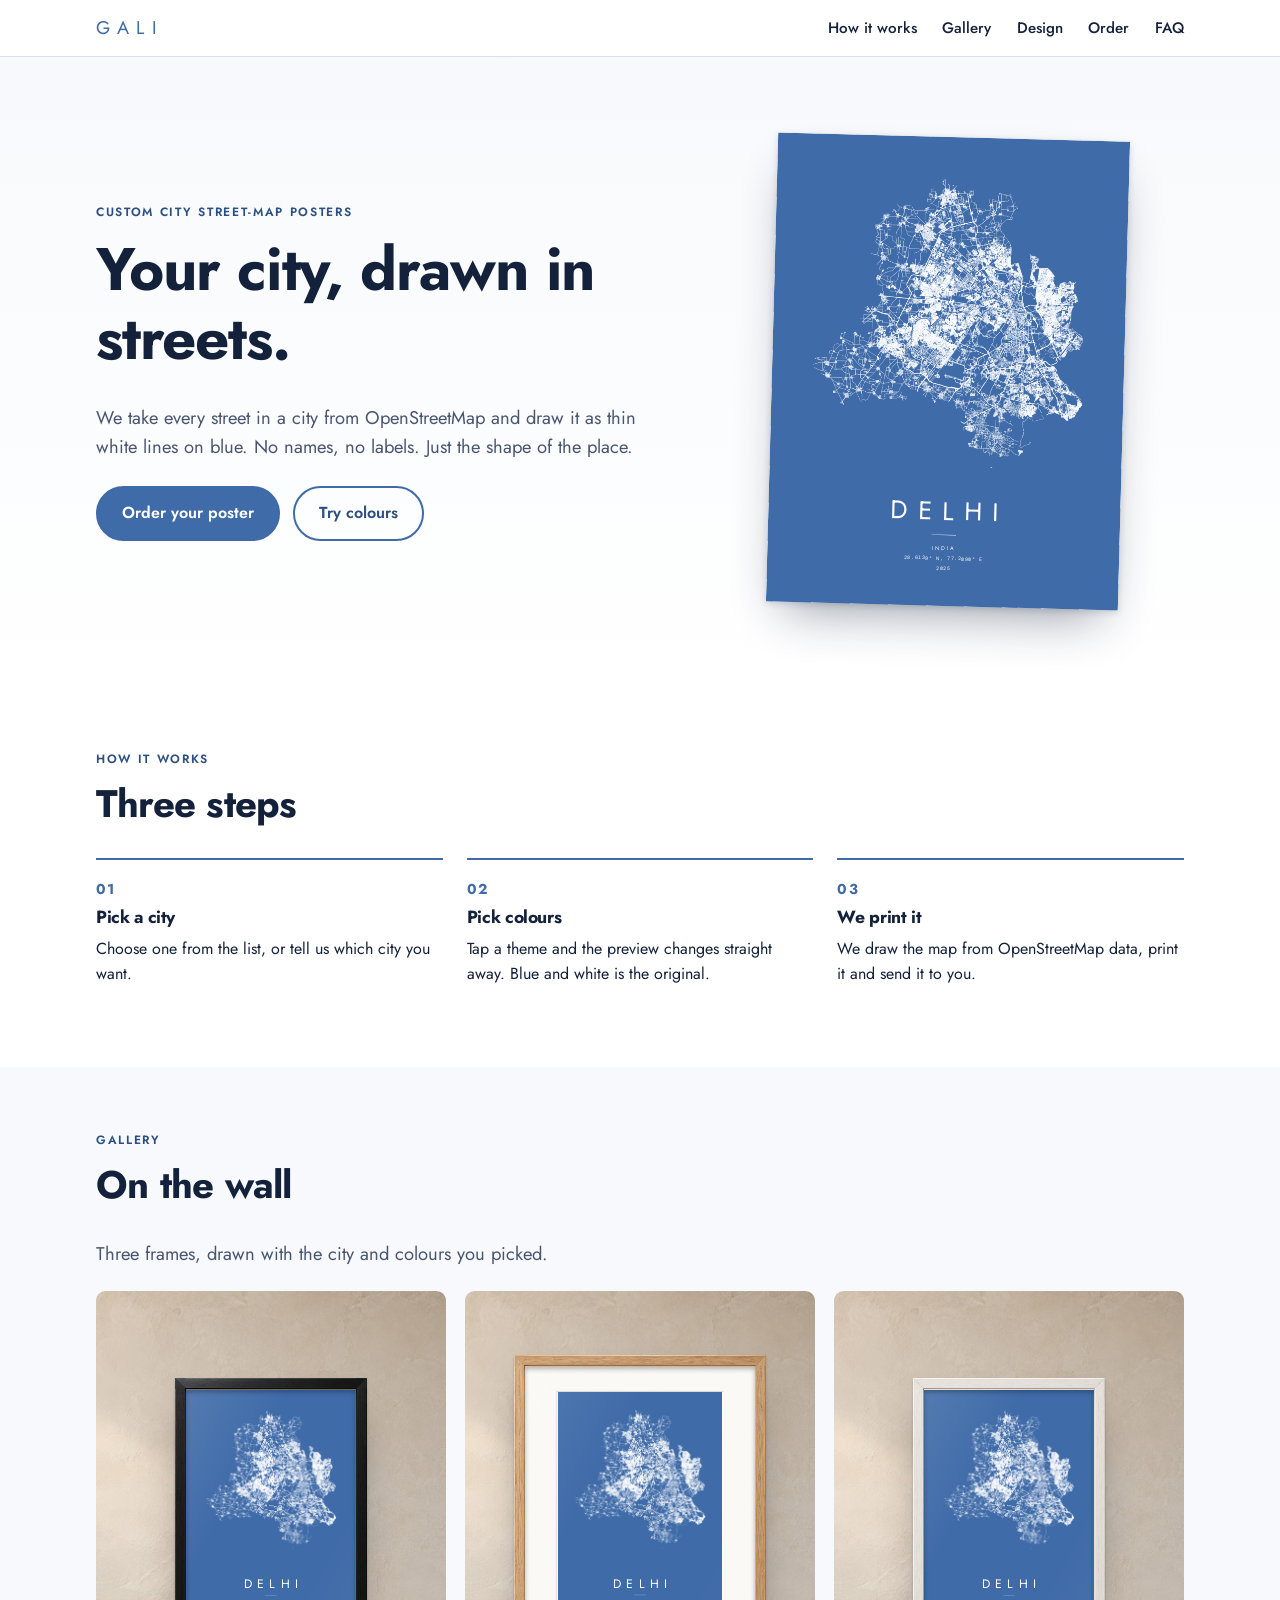
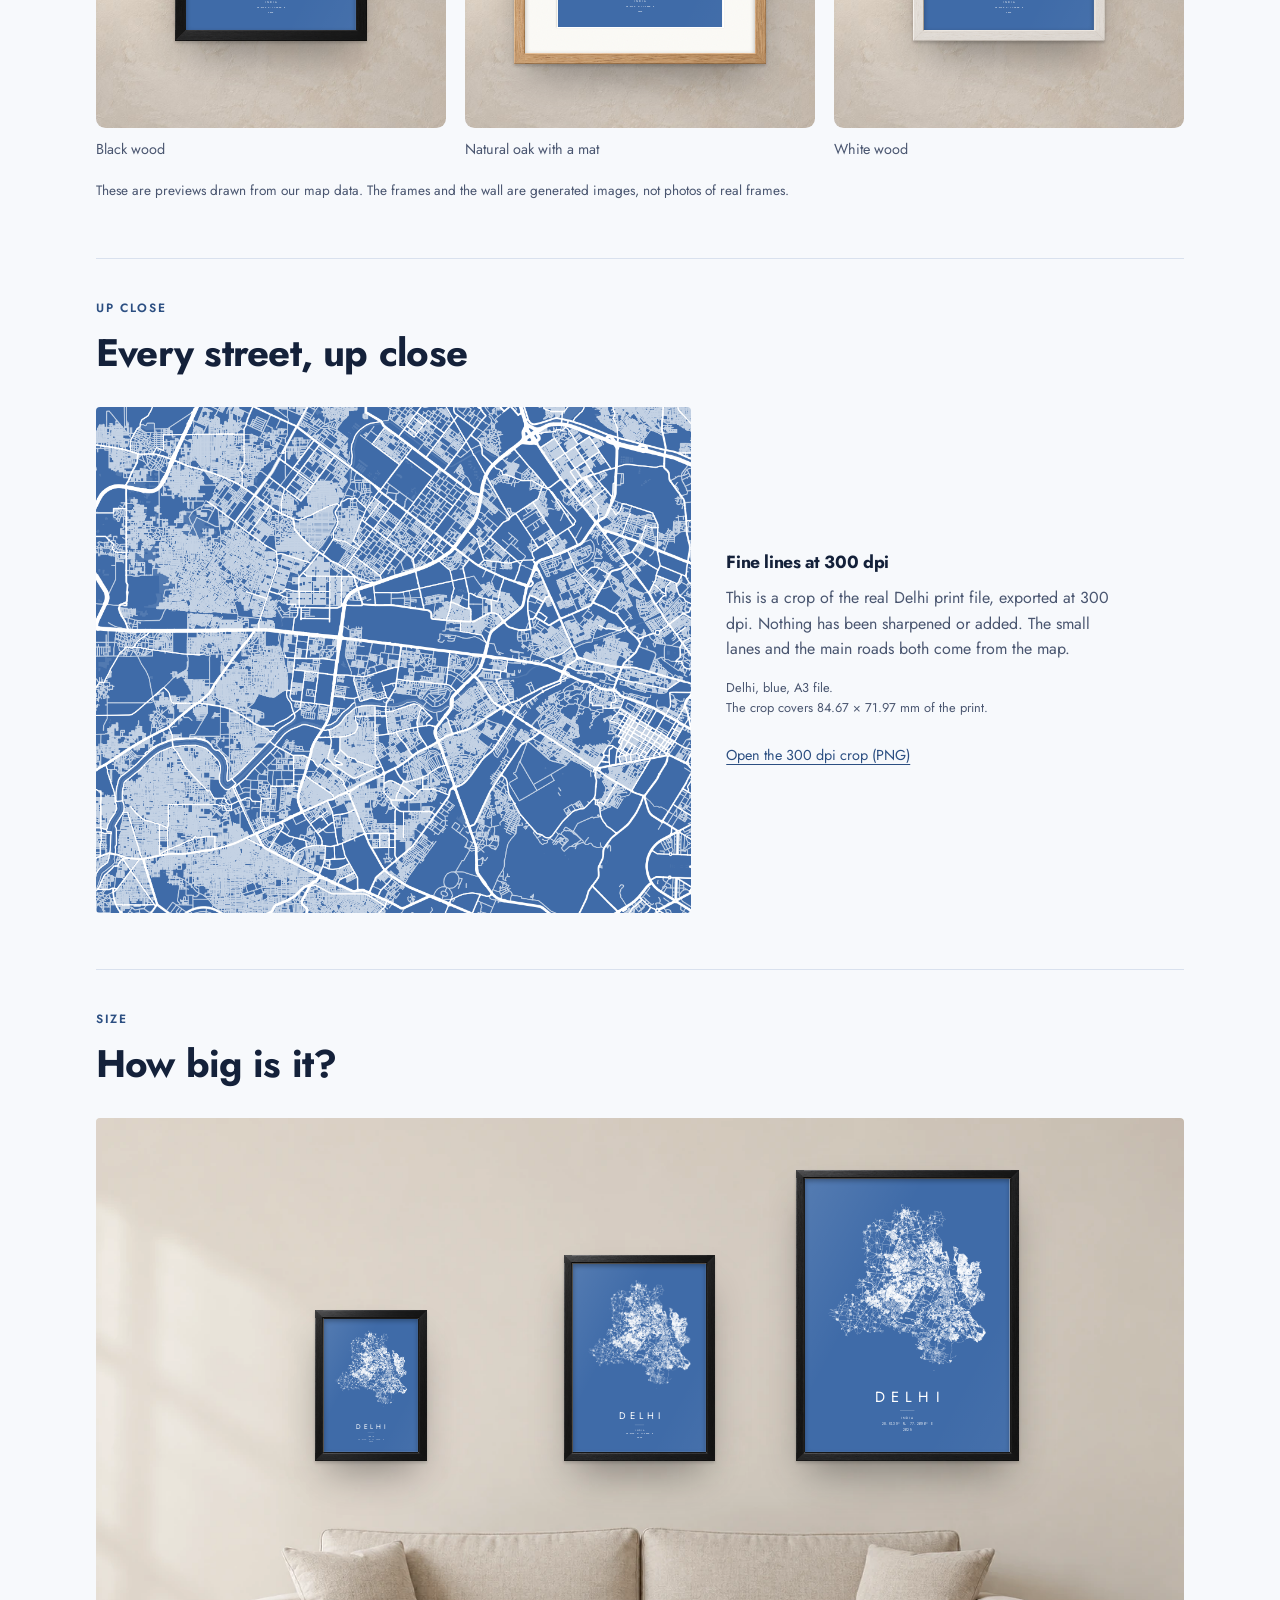
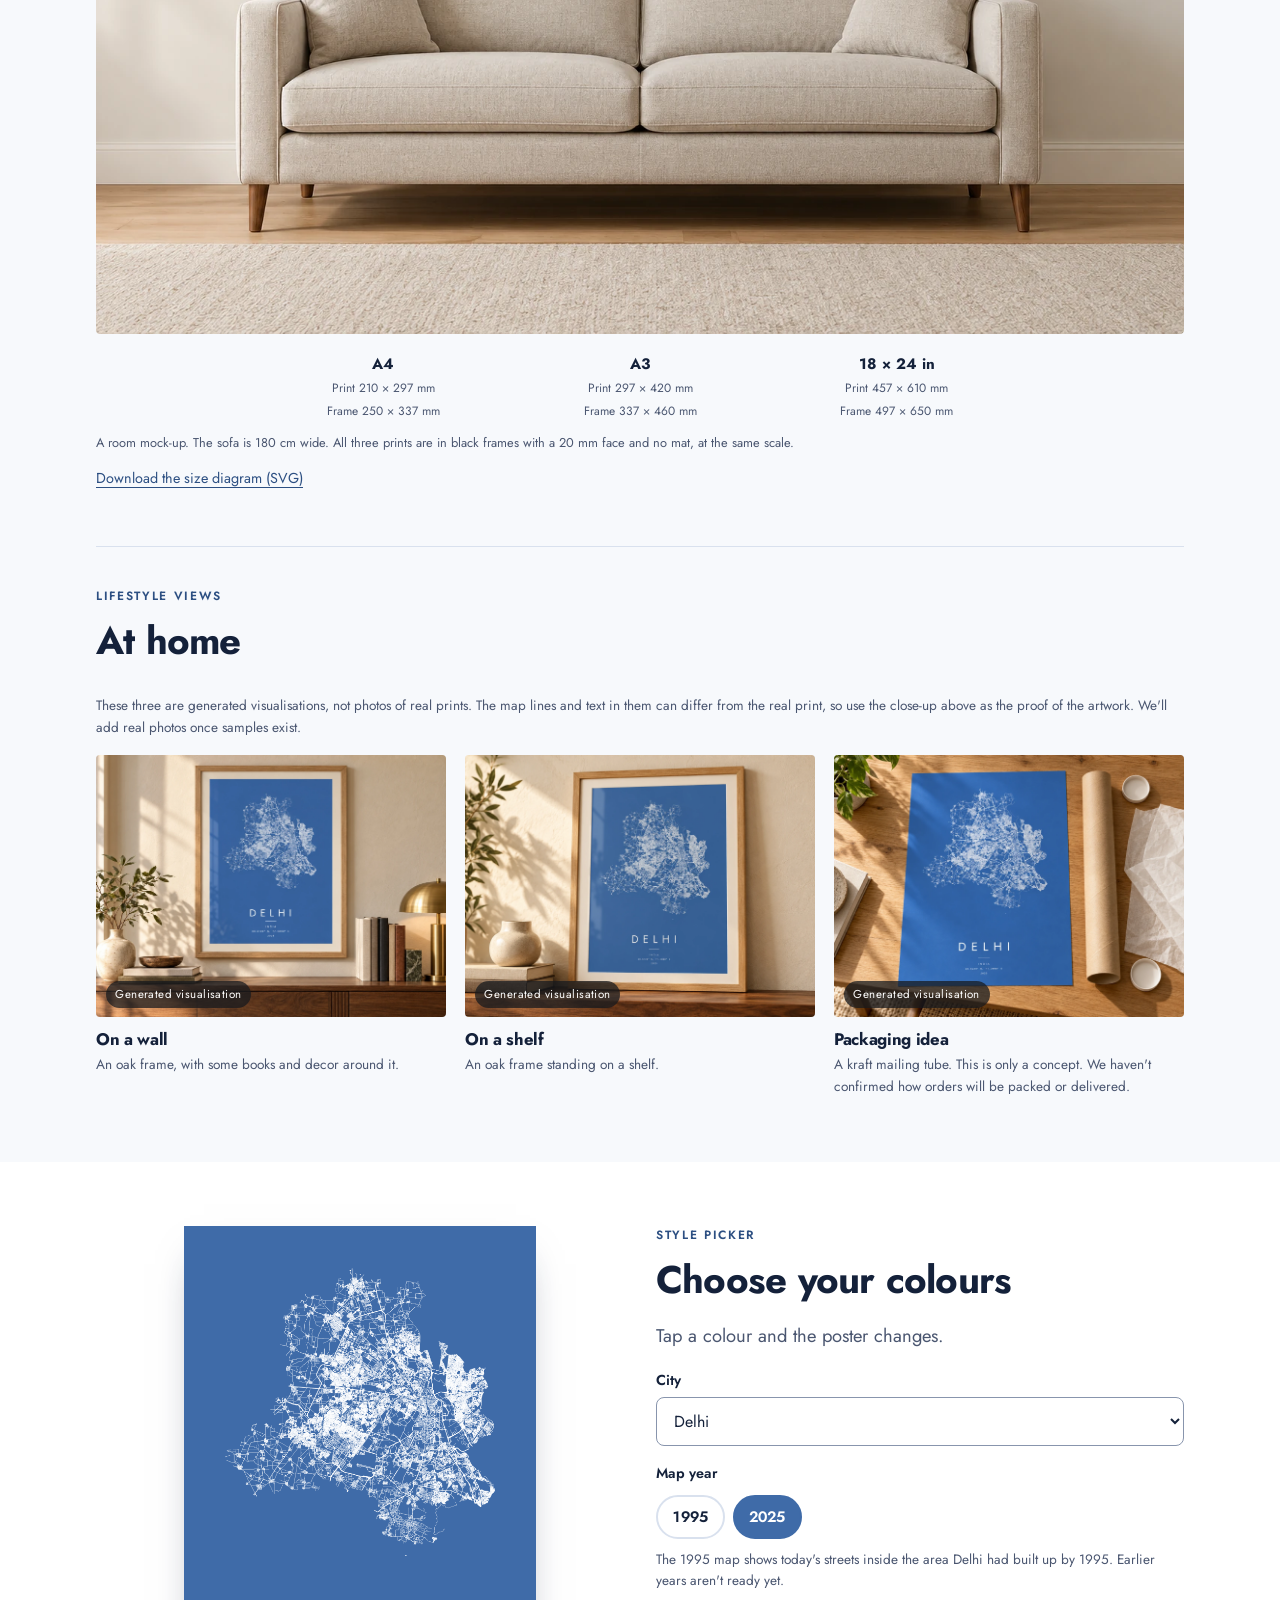
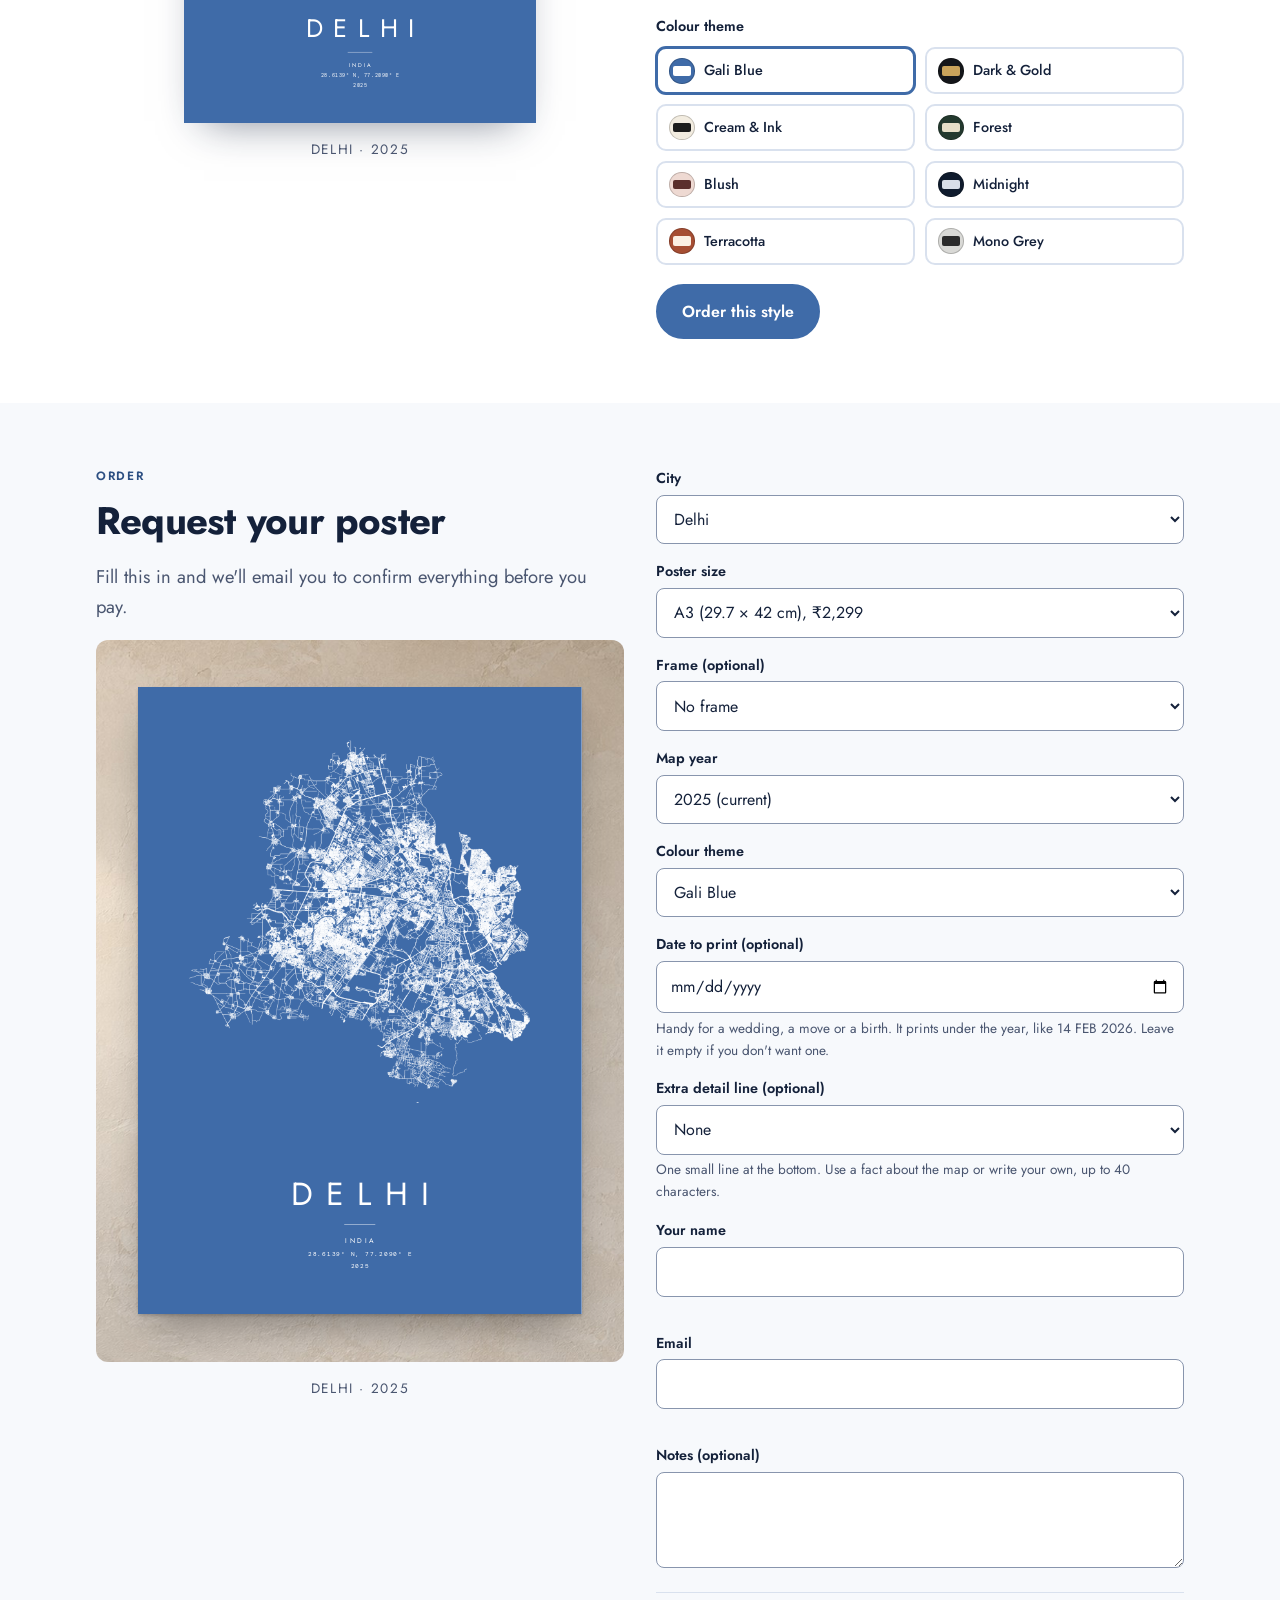
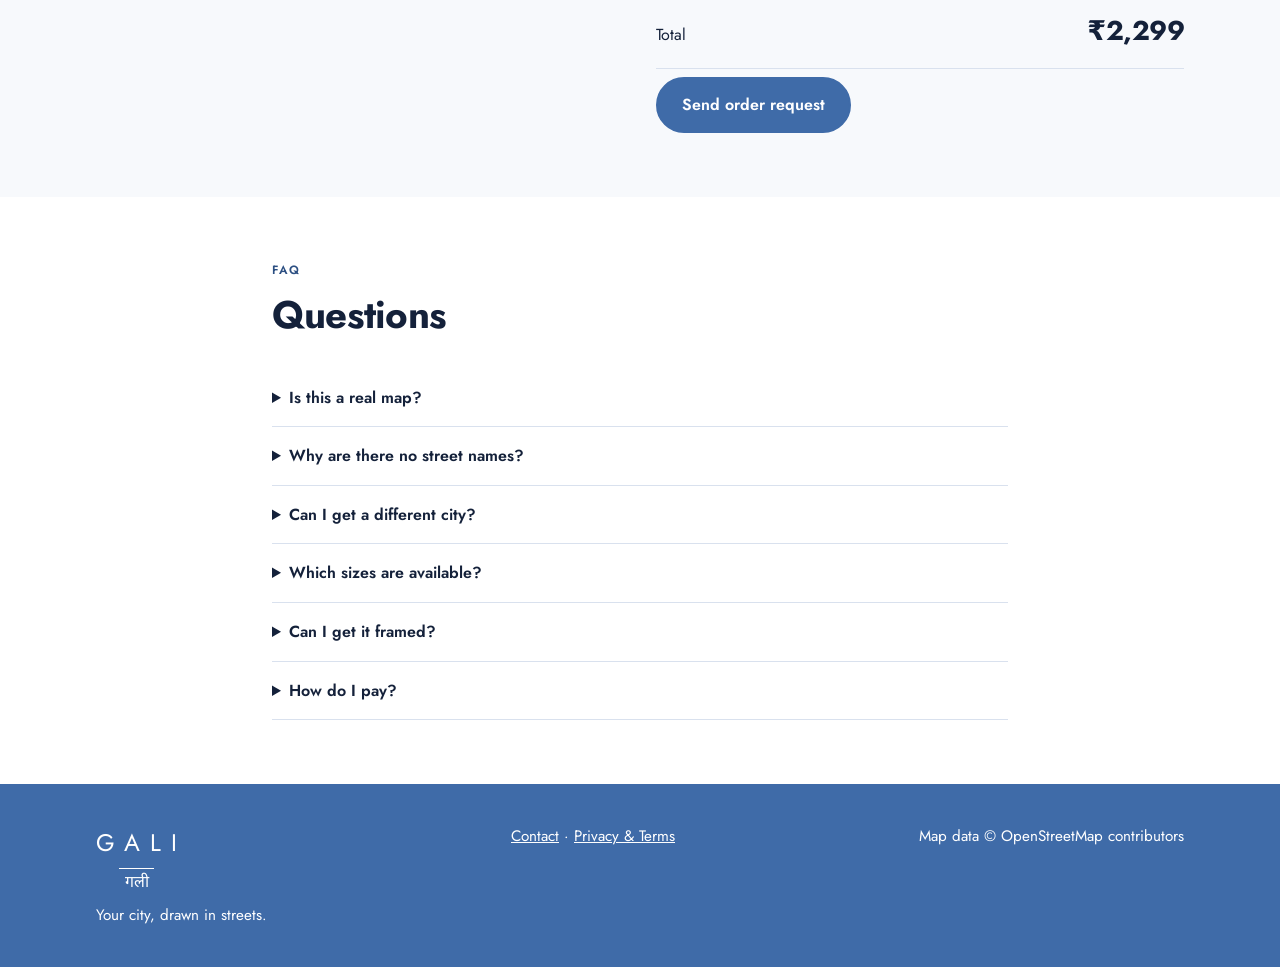
==== commit 3130940e: "Gallery: equal wall cards at one shared scale; swipeable card rows on phones - Wall cards share one " ====
--- a/index.html
+++ b/index.html
@@ -66,7 +66,7 @@
     <div class="wrap">
       <div class="section-head"><p class="eyebrow">Gallery</p><h2>On the wall</h2></div>
       <p class="lede">Three frames, drawn with the city and colours you picked.</p>
-      <ul class="wall-grid">
+      <ul class="wall-grid swipe" tabindex="0" role="group" aria-label="Three framed examples, swipe sideways">
         <li class="wall-card"><div class="frame-wall"><div class="framed" data-frame="black" data-mat="false" data-size="A3"><div class="poster"></div></div></div><p class="wall-caption">Black wood</p></li>
         <li class="wall-card"><div class="frame-wall"><div class="framed" data-frame="oak" data-mat="true" data-size="A3"><div class="poster"></div></div></div><p class="wall-caption">Natural oak with a mat</p></li>
         <li class="wall-card"><div class="frame-wall"><div class="framed" data-frame="white" data-mat="false" data-size="A3"><div class="poster"></div></div></div><p class="wall-caption">White wood</p><p class="note wall-note hidden" id="white-note"></p></li>
@@ -108,7 +108,7 @@
       <div class="product-section" role="group" aria-labelledby="sample-title">
         <div class="section-head"><p class="eyebrow">Lifestyle views</p><h2 id="sample-title">At home</h2></div>
         <p class="note" style="margin:0 0 1rem">These three are generated visualisations, not photos of real prints. The map lines and text in them can differ from the real print, so use the close-up above as the proof of the artwork. We'll add real photos once samples exist.</p>
-        <div class="sample-gallery">
+        <div class="sample-gallery swipe" tabindex="0" role="group" aria-label="Three generated lifestyle views, swipe sideways">
           <figure class="sample-card"><div class="sample-image" data-sample-photo="wall"><span class="sample-pending">Image unavailable</span></div><figcaption><h3>On a wall</h3><p>An oak frame, with some books and decor around it.</p></figcaption></figure>
           <figure class="sample-card"><div class="sample-image" data-sample-photo="shelf"><span class="sample-pending">Image unavailable</span></div><figcaption><h3>On a shelf</h3><p>An oak frame standing on a shelf.</p></figcaption></figure>
           <figure class="sample-card"><div class="sample-image" data-sample-photo="packaging"><span class="sample-pending">Image unavailable</span></div><figcaption><h3>Packaging idea</h3><p>A kraft mailing tube. This is only a concept. We haven't confirmed how orders will be packed or delivered.</p></figcaption></figure>
--- a/css/style.css
+++ b/css/style.css
@@ -73,8 +73,24 @@
 /* gallery: framed cards on the plaster wall (more blocks in frame-preview/product-gallery.css) */
 .wall-grid { list-style: none; margin: 1.4rem 0 0; padding: 0; display: grid; gap: 1.2rem; grid-template-columns: 1fr; }
 @media (min-width: 720px) { .wall-grid { grid-template-columns: repeat(3, 1fr); } }
-.wall-card .frame-wall { padding: 9% 0; border-radius: .6rem; overflow: hidden; }
-.wall-card .framed { width: 72%; min-width: 0; }
+.wall-card .frame-wall { aspect-ratio: 4 / 5; display: grid; place-items: center; padding: 0; border-radius: .6rem; overflow: hidden; }
+/* One shared scale for the three cards, so the sizes are true to each other: an A3 frame is 337 mm wide without a mat and
+   440 mm with one. The widest (oak with mat) takes 72% of the card; 337 / 440 x 72% = 55.1% for the other two. */
+.wall-card .framed { width: 55.1%; min-width: 0; }
+.wall-card .framed[data-frame="oak"] { width: 72%; }
+/* swipeable rows: a sideways swipe on phones with the next card peeking in, plain columns from 720px up */
+.swipe-dots { display: flex; justify-content: center; gap: .5rem; margin-top: .9rem; }
+.swipe-dots button { width: .55rem; height: .55rem; padding: 0; border: 0; border-radius: 50%; background: var(--line); cursor: pointer; }
+.swipe-dots button[aria-current="true"] { background: var(--blue); }
+.swipe-dots button:focus-visible { outline: 3px solid #ffb400; outline-offset: 3px; }
+@media (max-width: 719px) {
+  .swipe { display: flex !important; gap: 1rem; overflow-x: auto; scroll-snap-type: x mandatory; scrollbar-width: none; overscroll-behavior-x: contain; padding-bottom: .2rem; -webkit-overflow-scrolling: touch; }
+  .swipe::-webkit-scrollbar { display: none; }
+  .swipe > * { flex: 0 0 82%; min-width: 0; scroll-snap-align: center; }
+  .swipe:focus-visible { outline: 3px solid #ffb400; outline-offset: 4px; }
+}
+@media (min-width: 720px) { .swipe-dots { display: none; } }
+@media (prefers-reduced-motion: no-preference) { .swipe { scroll-behavior: smooth; } }
 .wall-caption { font-size: .9rem; margin: .6rem 0 0; color: var(--muted); }
 .wall-card .note { margin-top: .2rem; }
 .note { font-size: .85rem; color: var(--muted); margin-top: 1.2rem; }
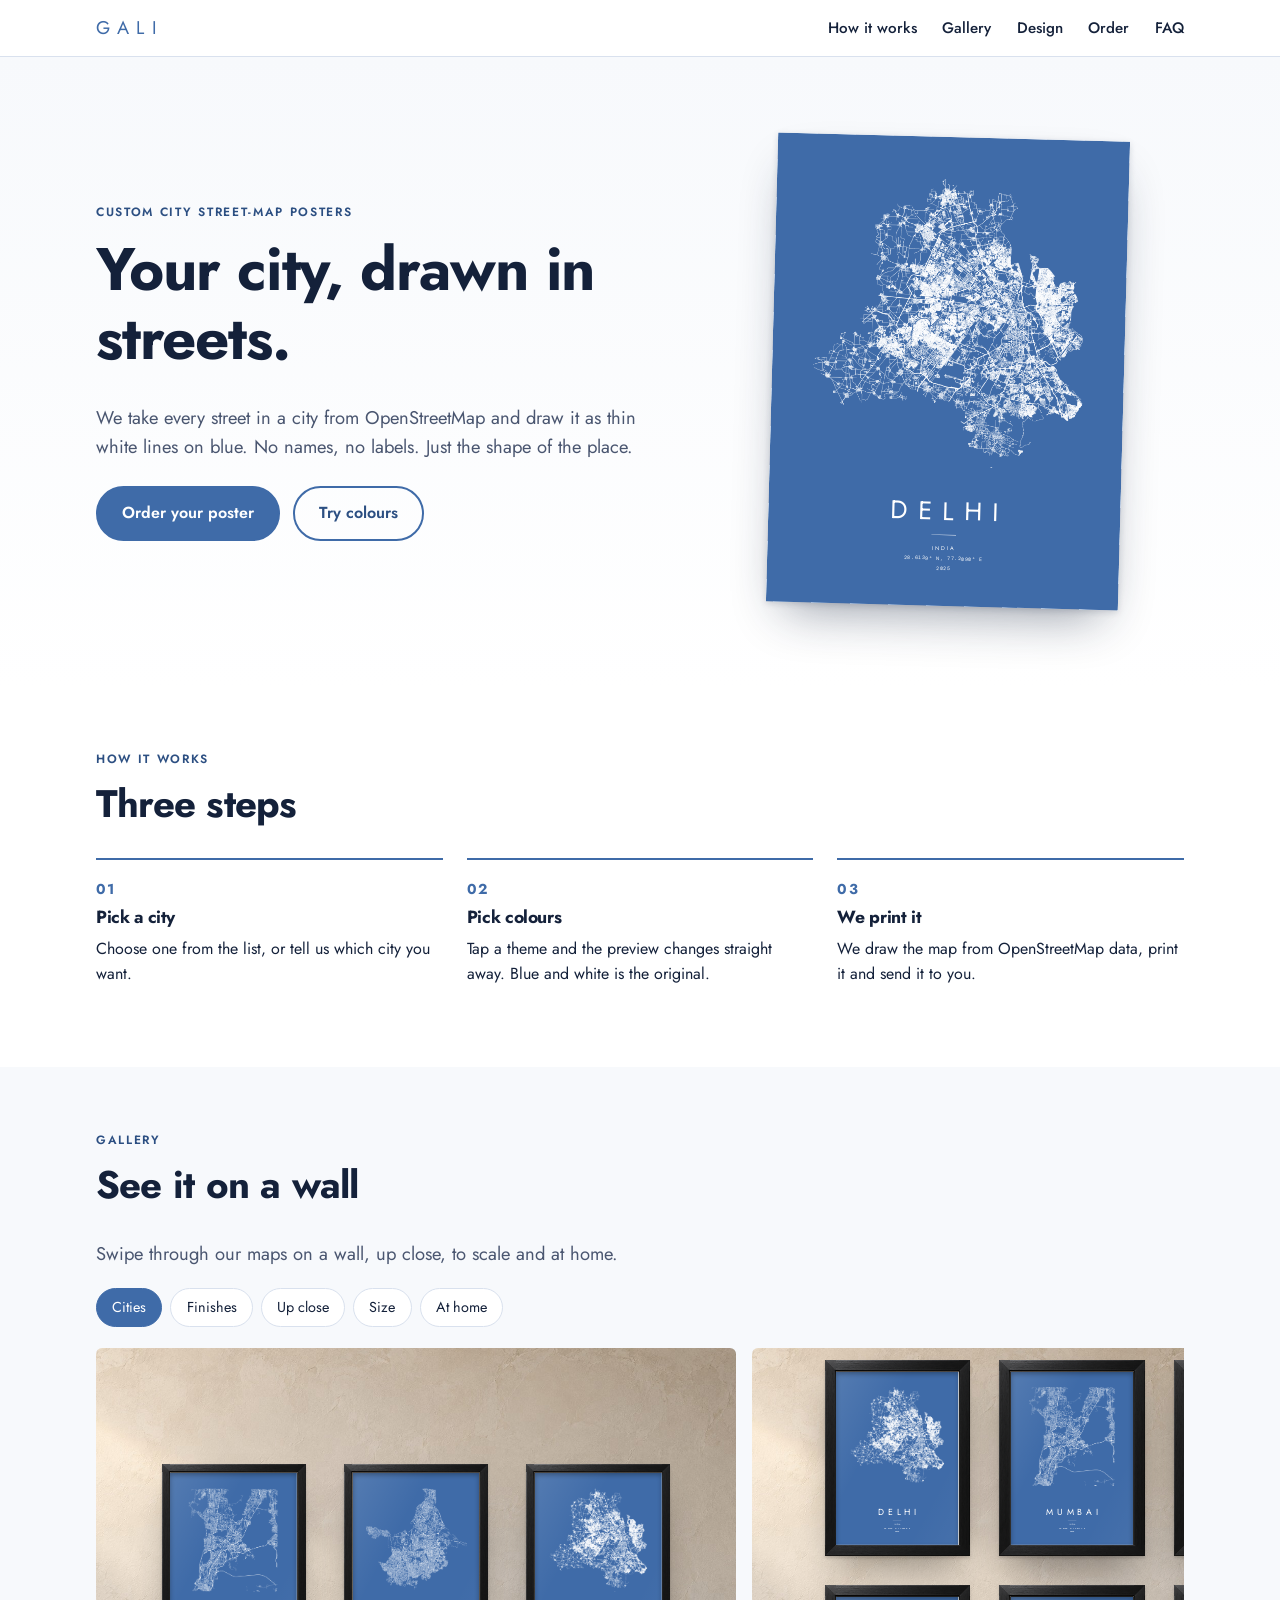
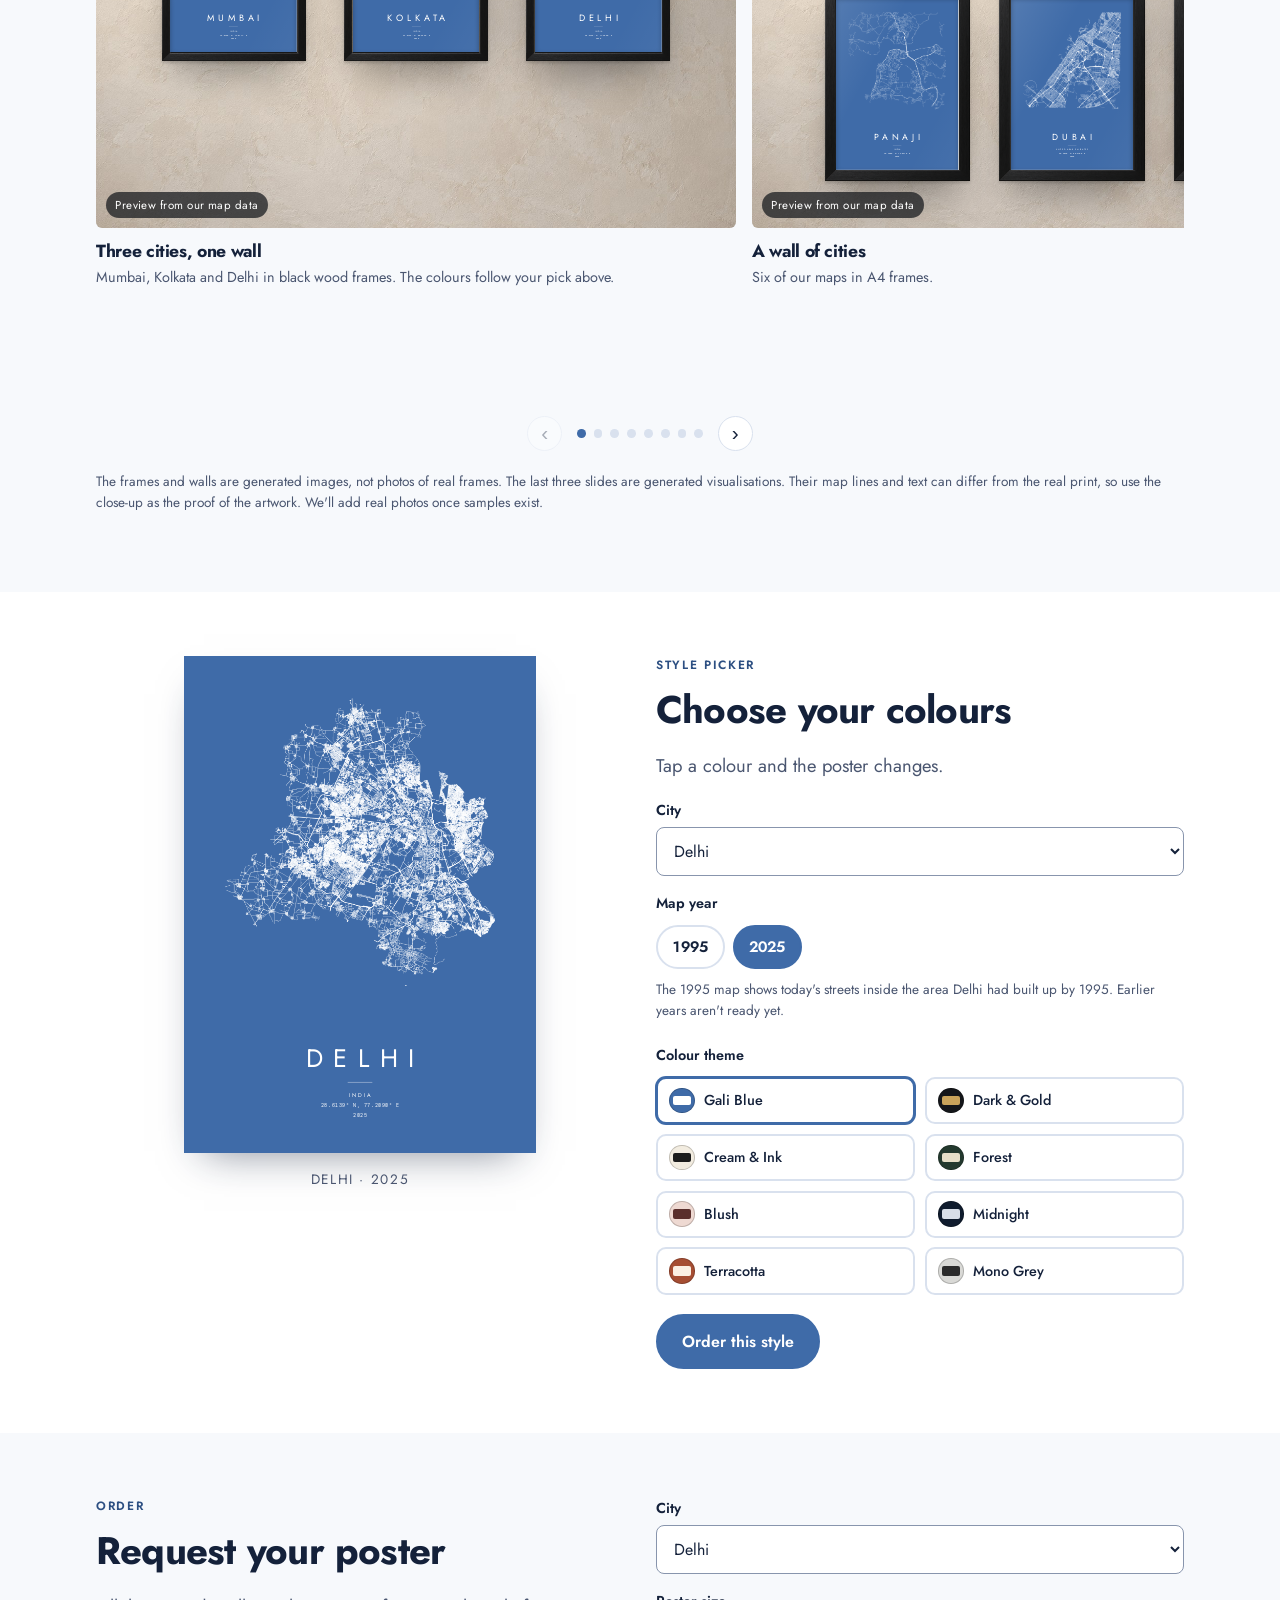
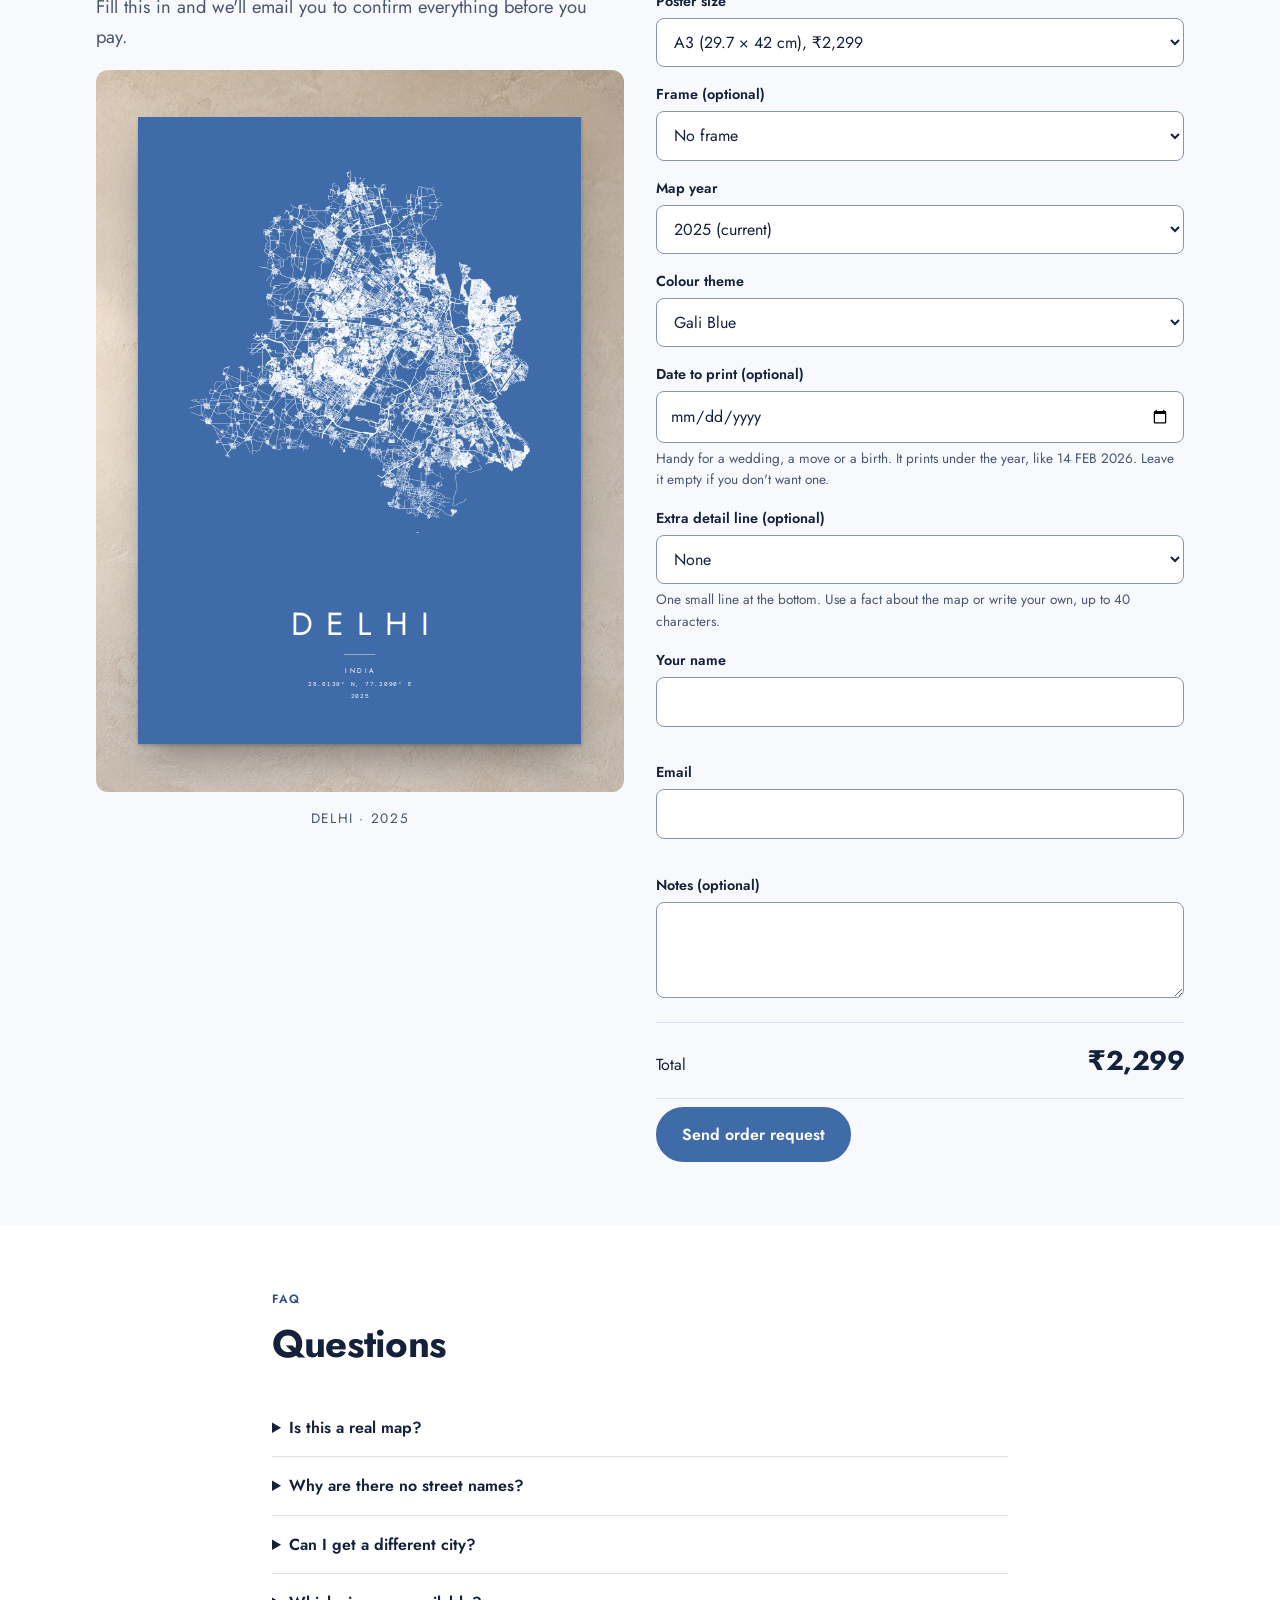
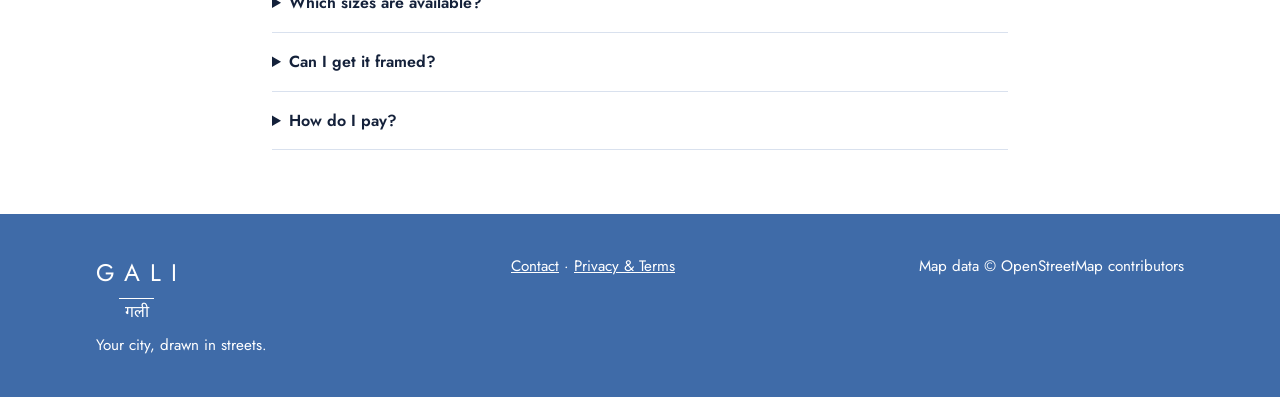
==== commit 95e7169b: "Gallery: one swipeable carousel of scenes, up close, size and lifestyle slides - Eight slides with s" ====
--- a/index.html
+++ b/index.html
@@ -64,56 +64,40 @@
 
   <section id="gallery" class="alt">
     <div class="wrap">
-      <div class="section-head"><p class="eyebrow">Gallery</p><h2>On the wall</h2></div>
-      <p class="lede">Three frames, drawn with the city and colours you picked.</p>
-      <ul class="wall-grid swipe" tabindex="0" role="group" aria-label="Three framed examples, swipe sideways">
-        <li class="wall-card"><div class="frame-wall"><div class="framed" data-frame="black" data-mat="false" data-size="A3"><div class="poster"></div></div></div><p class="wall-caption">Black wood</p></li>
-        <li class="wall-card"><div class="frame-wall"><div class="framed" data-frame="oak" data-mat="true" data-size="A3"><div class="poster"></div></div></div><p class="wall-caption">Natural oak with a mat</p></li>
-        <li class="wall-card"><div class="frame-wall"><div class="framed" data-frame="white" data-mat="false" data-size="A3"><div class="poster"></div></div></div><p class="wall-caption">White wood</p><p class="note wall-note hidden" id="white-note"></p></li>
-      </ul>
-      <p class="note">These are previews drawn from our map data. The frames and the wall are generated images, not photos of real frames.</p>
-
-      <div class="product-section" role="group" aria-labelledby="detail-title">
-        <div class="section-head"><p class="eyebrow">Up close</p><h2 id="detail-title">Every street, up close</h2></div>
-        <div class="detail-layout">
-          <figure class="detail-figure"><img src="frame-preview/delhi-line-detail.webp" width="1000" height="850" loading="lazy" decoding="async" alt="Close-up of fine Delhi streets from the blue A3 print file"></figure>
-          <div class="detail-copy">
-            <h3>Fine lines at 300 dpi</h3>
-            <p>This is a crop of the real Delhi print file, exported at 300 dpi. Nothing has been sharpened or added. The small lanes and the main roads both come from the map.</p>
-            <p class="detail-meta">Delhi, blue, A3 file.<br>The crop covers 84.67 × 71.97 mm of the print.</p>
-            <a class="asset-link" href="frame-preview/delhi-line-detail.png" target="_blank" rel="noopener">Open the 300 dpi crop (PNG)</a>
-          </div>
-        </div>
-      </div>
-
-      <div class="product-section" role="group" aria-labelledby="scale-title">
-        <div class="section-head"><p class="eyebrow">Size</p><h2 id="scale-title">How big is it?</h2></div>
-        <figure class="scale-figure">
+      <div class="section-head"><p class="eyebrow">Gallery</p><h2>See it on a wall</h2></div>
+      <p class="lede">Swipe through our maps on a wall, up close, to scale and at home.</p>
+      <div class="seg" role="group" aria-label="Jump to a part of the gallery">
+        <button type="button" data-slide="0">Cities</button>
+        <button type="button" data-slide="2">Finishes</button>
+        <button type="button" data-slide="3">Up close</button>
+        <button type="button" data-slide="4">Size</button>
+        <button type="button" data-slide="5">At home</button>
+      </div>
+      <ul class="swipe slides" tabindex="0" role="group" aria-roledescription="carousel" aria-label="Gallery, swipe sideways">
+        <li class="slide"><figure><div class="scene" data-scene-mm="1500"><div class="framed" data-frame="black" data-mat="false" data-size="A3" data-city="mumbai" data-at="-427,-60" aria-hidden="true"><div class="poster"></div></div><div class="framed" data-frame="black" data-mat="false" data-size="A3" data-city="kolkata" data-at="0,-60" aria-hidden="true"><div class="poster"></div></div><div class="framed" data-frame="black" data-mat="false" data-size="A3" data-city="delhi" data-at="427,-60" aria-hidden="true"><div class="poster"></div></div><span class="image-kind">Preview from our map data</span></div><figcaption><h3>Three cities, one wall</h3><p>Mumbai, Kolkata and Delhi in black wood frames. The colours follow your pick above.</p></figcaption></figure></li>
+        <li class="slide"><figure><div class="scene" data-scene-mm="1100"><div class="framed" data-frame="black" data-mat="false" data-size="A4" data-city="delhi" data-at="-300,-223" aria-hidden="true"><div class="poster"></div></div><div class="framed" data-frame="black" data-mat="false" data-size="A4" data-city="mumbai" data-at="0,-223" aria-hidden="true"><div class="poster"></div></div><div class="framed" data-frame="black" data-mat="false" data-size="A4" data-city="kolkata" data-at="300,-223" aria-hidden="true"><div class="poster"></div></div><div class="framed" data-frame="black" data-mat="false" data-size="A4" data-city="panaji" data-at="-300,164" aria-hidden="true"><div class="poster"></div></div><div class="framed" data-frame="black" data-mat="false" data-size="A4" data-city="dubai" data-at="0,164" aria-hidden="true"><div class="poster"></div></div><div class="framed" data-frame="black" data-mat="false" data-size="A4" data-city="washington-dc" data-at="300,164" aria-hidden="true"><div class="poster"></div></div><span class="image-kind">Preview from our map data</span></div><figcaption><h3>A wall of cities</h3><p>Six of our maps in A4 frames.</p></figcaption></figure></li>
+        <li class="slide"><figure><div class="scene" data-scene-mm="1700"><div class="framed" data-frame="black" data-mat="false" data-size="A3" data-at="-489,-50" aria-hidden="true"><div class="poster"></div></div><div class="framed" data-frame="oak" data-mat="true" data-size="A3" data-at="0,-50" aria-hidden="true"><div class="poster"></div></div><div class="framed" data-frame="white" data-mat="false" data-size="A3" data-at="489,-50" aria-hidden="true"><div class="poster"></div></div><span class="image-kind">Preview from our map data</span></div><figcaption><h3>Three finishes</h3><p>Black wood, natural oak with a mat and white wood, at the same scale, with the city you picked. <span class="note wall-note hidden" id="white-note"></span></p></figcaption></figure></li>
+        <li class="slide"><figure>
+          <div class="scene scene-detail"><img src="frame-preview/delhi-line-detail.webp" width="1000" height="850" loading="lazy" decoding="async" alt="Close-up of fine Delhi streets from the blue A3 print file"></div>
+          <figcaption><h3>Every street, up close</h3><p>A crop of the real Delhi print file at 300 dpi. Nothing has been sharpened or added. It covers 84.67 × 71.97 mm of the A3 print.</p><a class="asset-link" href="frame-preview/delhi-line-detail.png" target="_blank" rel="noopener">Open the 300 dpi crop (PNG)</a></figcaption>
+        </figure></li>
+        <li class="slide"><figure>
           <div class="scale-room" data-sofa-left="0.1291" data-sofa-width="0.7403" data-print-bottom="0.42">
             <img class="scale-room-photo" src="frame-preview/scale-room.webp" width="1448" height="1086" loading="lazy" decoding="async" alt="A room mock-up with a linen sofa and three framed Delhi prints above it, A4, A3 and 18 by 24 inch">
             <div class="scale-print framed" data-frame="black" data-mat="false" data-size="A4" aria-label="Framed A4 print"><div class="poster"></div></div>
             <div class="scale-print framed" data-frame="black" data-mat="false" data-size="A3" aria-label="Framed A3 print"><div class="poster"></div></div>
             <div class="scale-print framed" data-frame="black" data-mat="false" data-size="18x24" aria-label="Framed 18 by 24 inch print"><div class="poster"></div></div>
           </div>
-          <div class="scale-legend">
-            <div><strong>A4</strong><span>Print 210 × 297 mm</span><span>Frame 250 × 337 mm</span></div>
-            <div><strong>A3</strong><span>Print 297 × 420 mm</span><span>Frame 337 × 460 mm</span></div>
-            <div><strong>18 × 24 in</strong><span>Print 457 × 610 mm</span><span>Frame 497 × 650 mm</span></div>
-          </div>
-          <figcaption>A room mock-up. The sofa is 180 cm wide. All three prints are in black frames with a 20 mm face and no mat, at the same scale.</figcaption>
-        </figure>
-        <a class="asset-link" href="frame-preview/size-comparison.svg" download>Download the size diagram (SVG)</a>
-      </div>
-
-      <div class="product-section" role="group" aria-labelledby="sample-title">
-        <div class="section-head"><p class="eyebrow">Lifestyle views</p><h2 id="sample-title">At home</h2></div>
-        <p class="note" style="margin:0 0 1rem">These three are generated visualisations, not photos of real prints. The map lines and text in them can differ from the real print, so use the close-up above as the proof of the artwork. We'll add real photos once samples exist.</p>
-        <div class="sample-gallery swipe" tabindex="0" role="group" aria-label="Three generated lifestyle views, swipe sideways">
-          <figure class="sample-card"><div class="sample-image" data-sample-photo="wall"><span class="sample-pending">Image unavailable</span></div><figcaption><h3>On a wall</h3><p>An oak frame, with some books and decor around it.</p></figcaption></figure>
-          <figure class="sample-card"><div class="sample-image" data-sample-photo="shelf"><span class="sample-pending">Image unavailable</span></div><figcaption><h3>On a shelf</h3><p>An oak frame standing on a shelf.</p></figcaption></figure>
-          <figure class="sample-card"><div class="sample-image" data-sample-photo="packaging"><span class="sample-pending">Image unavailable</span></div><figcaption><h3>Packaging idea</h3><p>A kraft mailing tube. This is only a concept. We haven't confirmed how orders will be packed or delivered.</p></figcaption></figure>
-        </div>
-      </div>
+          <figcaption><h3>How big is it?</h3>
+            <div class="scale-legend"><div><strong>A4</strong><span>Print 210 × 297 mm</span><span>Frame 250 × 337 mm</span></div><div><strong>A3</strong><span>Print 297 × 420 mm</span><span>Frame 337 × 460 mm</span></div><div><strong>18 × 24 in</strong><span>Print 457 × 610 mm</span><span>Frame 497 × 650 mm</span></div></div>
+            <p>A room mock-up. The sofa is 180 cm wide, and all three prints are in black frames (20 mm face, no mat) at the same scale. <a class="asset-link" href="frame-preview/size-comparison.svg" download>Download the size diagram (SVG)</a></p>
+          </figcaption>
+        </figure></li>
+        <li class="slide"><figure><div class="scene scene-photo"><img src="frame-preview/lifestyle-wall.webp" width="1448" height="1086" loading="lazy" decoding="async" alt="Generated visualisation of an oak-framed Delhi poster on a plaster wall above books and decor"><span class="image-kind">Generated visualisation</span></div><figcaption><h3>On a wall</h3><p>An oak frame, with some books and decor around it.</p></figcaption></figure></li>
+        <li class="slide"><figure><div class="scene scene-photo"><img src="frame-preview/lifestyle-shelf.webp" width="1448" height="1086" loading="lazy" decoding="async" alt="Generated visualisation of an oak-framed Delhi print on a shelf"><span class="image-kind">Generated visualisation</span></div><figcaption><h3>On a shelf</h3><p>An oak frame standing on a shelf.</p></figcaption></figure></li>
+        <li class="slide"><figure><div class="scene scene-photo"><img src="frame-preview/lifestyle-packaging.webp" width="1448" height="1086" loading="lazy" decoding="async" alt="Generated concept of a Delhi print beside a kraft mailing tube and tissue"><span class="image-kind">Generated visualisation</span></div><figcaption><h3>Packaging idea</h3><p>A kraft mailing tube. This is only a concept. We haven't confirmed how orders will be packed or delivered.</p></figcaption></figure></li>
+      </ul>
+      <p class="note">The frames and walls are generated images, not photos of real frames. The last three slides are generated visualisations. Their map lines and text can differ from the real print, so use the close-up as the proof of the artwork. We'll add real photos once samples exist.</p>
     </div>
   </section>
 
--- a/frame-preview/product-gallery.css
+++ b/frame-preview/product-gallery.css
@@ -1,36 +1,16 @@
-/* Gallery blocks for the site: detail crop, room scale scene, sample-photo slots. Geometry of .scale-room is calibrated
-   to scale-room.webp (see README); do not crop that image with object-fit. */
-.product-section { margin-top: 3.5rem; padding-top: 2.5rem; border-top: 1px solid var(--line); }
-.detail-layout { display: grid; grid-template-columns: 1.3fr 1fr; gap: 2.2rem; align-items: center; }
-.detail-figure { margin: 0; background: #3F6BA8; border-radius: 4px; overflow: hidden; }
-.detail-figure img { display: block; width: 100%; height: auto; }
-.detail-copy { max-width: 24rem; }
-.detail-copy h3 { margin: 0 0 .8rem; }
-.detail-copy p { color: var(--muted); }
-.detail-copy .detail-meta { font-size: .8rem; }
-.asset-link { display: inline-block; font-size: .9rem; margin-top: .8rem; text-underline-offset: 4px; }
-.scale-figure { margin: 0; }
-.scale-room-photo { display: block; width: 100%; height: auto; border-radius: 4px; }
-.scale-figure figcaption { font-size: .8rem; color: var(--muted); margin-top: .8rem; }
-.scale-room { position: relative; overflow: hidden; border-radius: 4px; background: #E6E1D8; }
+/* Gallery media for the site: scenes composited on our wall image, the Delhi detail crop and the room scale scene.
+   Geometry of .scale-room is calibrated to scale-room.webp (see README); do not crop that image with object-fit. */
+.scene { position: relative; aspect-ratio: 4 / 3; overflow: hidden; border-radius: 6px; background: #E6E1D8 url("wall.jpg") center / cover; }
+.scene > .framed { position: absolute; min-width: 0; max-width: none; margin: 0; }
+.scene > img { position: absolute; inset: 0; width: 100%; height: 100%; object-fit: cover; display: block; }
+.scene-detail { background: #3F6BA8; }
+.scene-detail > img { object-fit: contain; }
+.image-kind { position: absolute; left: .6rem; bottom: .6rem; z-index: 20; background: rgba(24,26,30,.74); color: #fff; font-size: .72rem; letter-spacing: .04em; padding: .25rem .6rem; border-radius: 999px; }
+.asset-link { display: inline-block; font-size: .9rem; text-underline-offset: 4px; }
+.scale-room { position: relative; overflow: hidden; border-radius: 6px; background: #E6E1D8; }
+.scale-room-photo { display: block; width: 100%; height: auto; }
 .scale-room .scale-print { position: absolute; min-width: 0; max-width: none; margin: 0; }
-.scale-legend { display: grid; grid-template-columns: repeat(3, 1fr); width: 70%; margin: 1.1rem auto 0; text-align: center; gap: .5rem; }
+.scale-legend { display: grid; grid-template-columns: repeat(3, 1fr); margin: 0 0 .6rem; text-align: center; gap: .5rem; }
 .scale-legend strong { display: block; font-size: .95rem; }
 .scale-legend span { display: block; font-size: .75rem; color: var(--muted); margin-top: .2rem; }
-.sample-gallery { display: grid; grid-template-columns: repeat(3, minmax(0, 1fr)); gap: 1.2rem; }
-.sample-card { margin: 0; }
-.sample-image { position: relative; aspect-ratio: 4 / 3; background: #ECE9E1; border: 1px dashed #C8C9BC; border-radius: 4px; display: grid; place-items: center; }
-.sample-image img { position: absolute; inset: 0; width: 100%; height: 100%; object-fit: cover; display: block; border-radius: 4px; opacity: 0; }
-.sample-image[data-ready="true"] img { opacity: 1; }
-.sample-image[data-ready="true"] { border: 0; }
-.image-kind { position: absolute; left: .6rem; bottom: .6rem; z-index: 1; background: rgba(24,26,30,.74); color: #fff; font-size: .72rem; letter-spacing: .04em; padding: .25rem .6rem; border-radius: 999px; }
-.sample-pending { font-size: .75rem; color: #7a7b70; letter-spacing: .06em; text-transform: uppercase; }
-.sample-card figcaption { margin-top: .8rem; }
-.sample-card h3 { margin: 0 0 .3rem; font-size: 1.05rem; }
-.sample-card p { font-size: .85rem; color: var(--muted); margin: 0; }
-@media (max-width: 700px) {
-  .detail-layout, .sample-gallery { grid-template-columns: 1fr; gap: 1.4rem; }
-  .product-section { margin-top: 2.4rem; padding-top: 1.8rem; }
-  .scale-legend { width: 100%; }
-  .scale-legend span { font-size: .68rem; }
-}
+@media (max-width: 700px) { .scale-legend span { font-size: .68rem; } }
--- a/css/style.css
+++ b/css/style.css
@@ -70,29 +70,31 @@
 .steps h3 { margin-top: .3rem; }
 @media (min-width: 720px) { .steps { grid-template-columns: repeat(3, 1fr); } }
 
-/* gallery: framed cards on the plaster wall (more blocks in frame-preview/product-gallery.css) */
-.wall-grid { list-style: none; margin: 1.4rem 0 0; padding: 0; display: grid; gap: 1.2rem; grid-template-columns: 1fr; }
-@media (min-width: 720px) { .wall-grid { grid-template-columns: repeat(3, 1fr); } }
-.wall-card .frame-wall { aspect-ratio: 4 / 5; display: grid; place-items: center; padding: 0; border-radius: .6rem; overflow: hidden; }
-/* One shared scale for the three cards, so the sizes are true to each other: an A3 frame is 337 mm wide without a mat and
-   440 mm with one. The widest (oak with mat) takes 72% of the card; 337 / 440 x 72% = 55.1% for the other two. */
-.wall-card .framed { width: 55.1%; min-width: 0; }
-.wall-card .framed[data-frame="oak"] { width: 72%; }
-/* swipeable rows: a sideways swipe on phones with the next card peeking in, plain columns from 720px up */
-.swipe-dots { display: flex; justify-content: center; gap: .5rem; margin-top: .9rem; }
+/* gallery: ONE swipeable carousel (scenes on our wall, up close, size, at home) with section buttons, dots and arrows */
+.seg { display: flex; gap: .5rem; overflow-x: auto; scrollbar-width: none; margin: 1.2rem 0 1.1rem; padding-bottom: .2rem; }
+.seg::-webkit-scrollbar { display: none; }
+.seg button { flex: none; border: 1px solid var(--line); background: var(--white); color: var(--ink); border-radius: 999px; padding: .45rem .95rem; font: inherit; font-size: .9rem; cursor: pointer; }
+.seg button[aria-pressed="true"] { background: var(--blue); border-color: var(--blue); color: #fff; }
+.seg button:focus-visible { outline: 3px solid #ffb400; outline-offset: 2px; }
+.swipe { list-style: none; margin: 0; padding: 0 0 .2rem; display: flex; gap: 1rem; align-items: flex-start; overflow-x: auto; scroll-snap-type: x mandatory; scrollbar-width: none; overscroll-behavior-x: contain; -webkit-overflow-scrolling: touch; }
+.swipe::-webkit-scrollbar { display: none; }
+.swipe > * { flex: 0 0 88%; min-width: 0; scroll-snap-align: start; }
+@media (min-width: 720px) { .swipe > * { flex-basis: min(64%, 640px); } }
+.swipe:focus-visible { outline: 3px solid #ffb400; outline-offset: 4px; }
+@media (prefers-reduced-motion: no-preference) { .swipe { scroll-behavior: smooth; } }
+.slide figure { margin: 0; }
+.slide figcaption { margin-top: .8rem; }
+.slide h3 { margin: 0 0 .3rem; }
+.slide p { margin: 0; font-size: .9rem; color: var(--muted); }
+.slide .asset-link { margin-top: .5rem; }
+.swipe-nav { display: flex; justify-content: center; align-items: center; gap: .9rem; margin-top: .9rem; }
+.swipe-dots { display: flex; justify-content: center; gap: .5rem; }
 .swipe-dots button { width: .55rem; height: .55rem; padding: 0; border: 0; border-radius: 50%; background: var(--line); cursor: pointer; }
 .swipe-dots button[aria-current="true"] { background: var(--blue); }
-.swipe-dots button:focus-visible { outline: 3px solid #ffb400; outline-offset: 3px; }
-@media (max-width: 719px) {
-  .swipe { display: flex !important; gap: 1rem; overflow-x: auto; scroll-snap-type: x mandatory; scrollbar-width: none; overscroll-behavior-x: contain; padding-bottom: .2rem; -webkit-overflow-scrolling: touch; }
-  .swipe::-webkit-scrollbar { display: none; }
-  .swipe > * { flex: 0 0 82%; min-width: 0; scroll-snap-align: center; }
-  .swipe:focus-visible { outline: 3px solid #ffb400; outline-offset: 4px; }
-}
-@media (min-width: 720px) { .swipe-dots { display: none; } }
-@media (prefers-reduced-motion: no-preference) { .swipe { scroll-behavior: smooth; } }
-.wall-caption { font-size: .9rem; margin: .6rem 0 0; color: var(--muted); }
-.wall-card .note { margin-top: .2rem; }
+.swipe-arrow { display: none; width: 2.2rem; height: 2.2rem; border: 1px solid var(--line); border-radius: 50%; background: var(--white); color: var(--ink); font-size: 1.3rem; line-height: 1; cursor: pointer; }
+@media (min-width: 720px) { .swipe-arrow { display: inline-flex; align-items: center; justify-content: center; } }
+.swipe-arrow:focus-visible, .swipe-dots button:focus-visible { outline: 3px solid #ffb400; outline-offset: 3px; }
+.swipe-arrow:disabled { opacity: .35; cursor: default; }
 .note { font-size: .85rem; color: var(--muted); margin-top: 1.2rem; }
 
 /* picker + order */
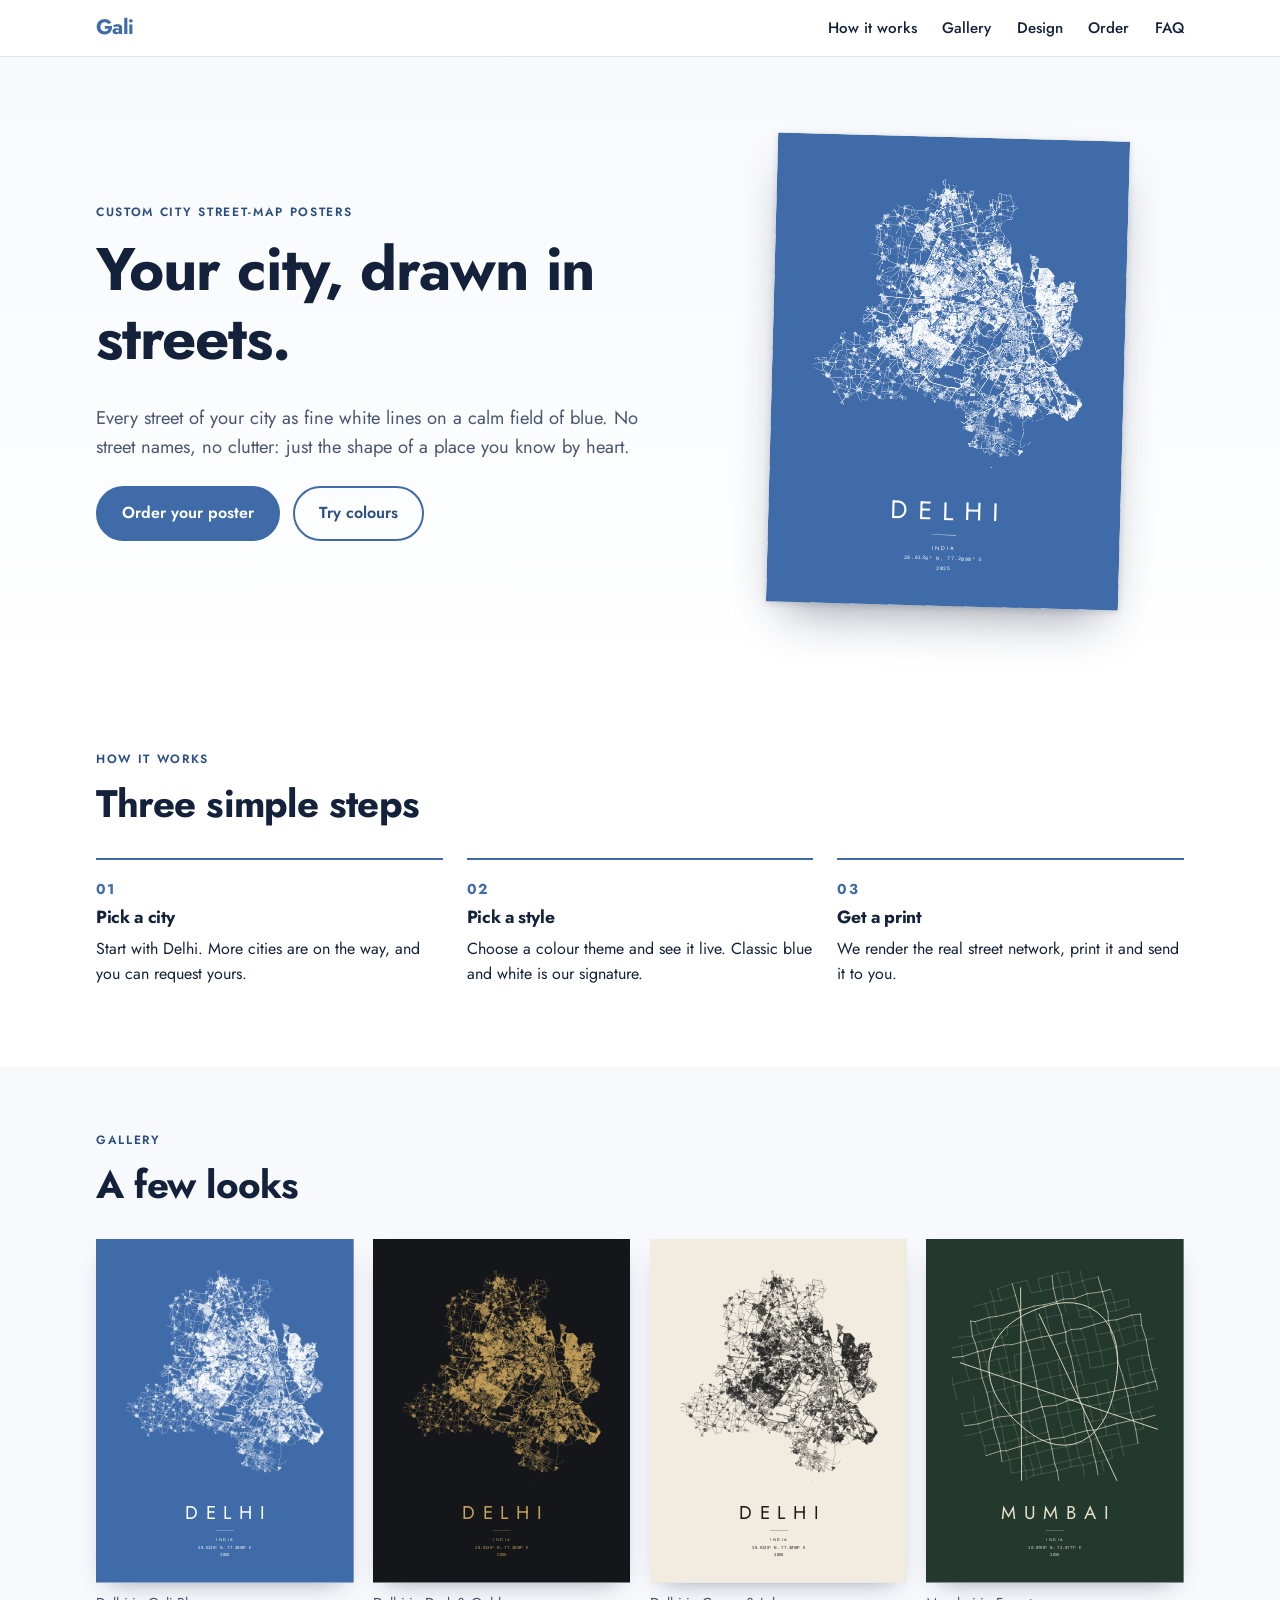
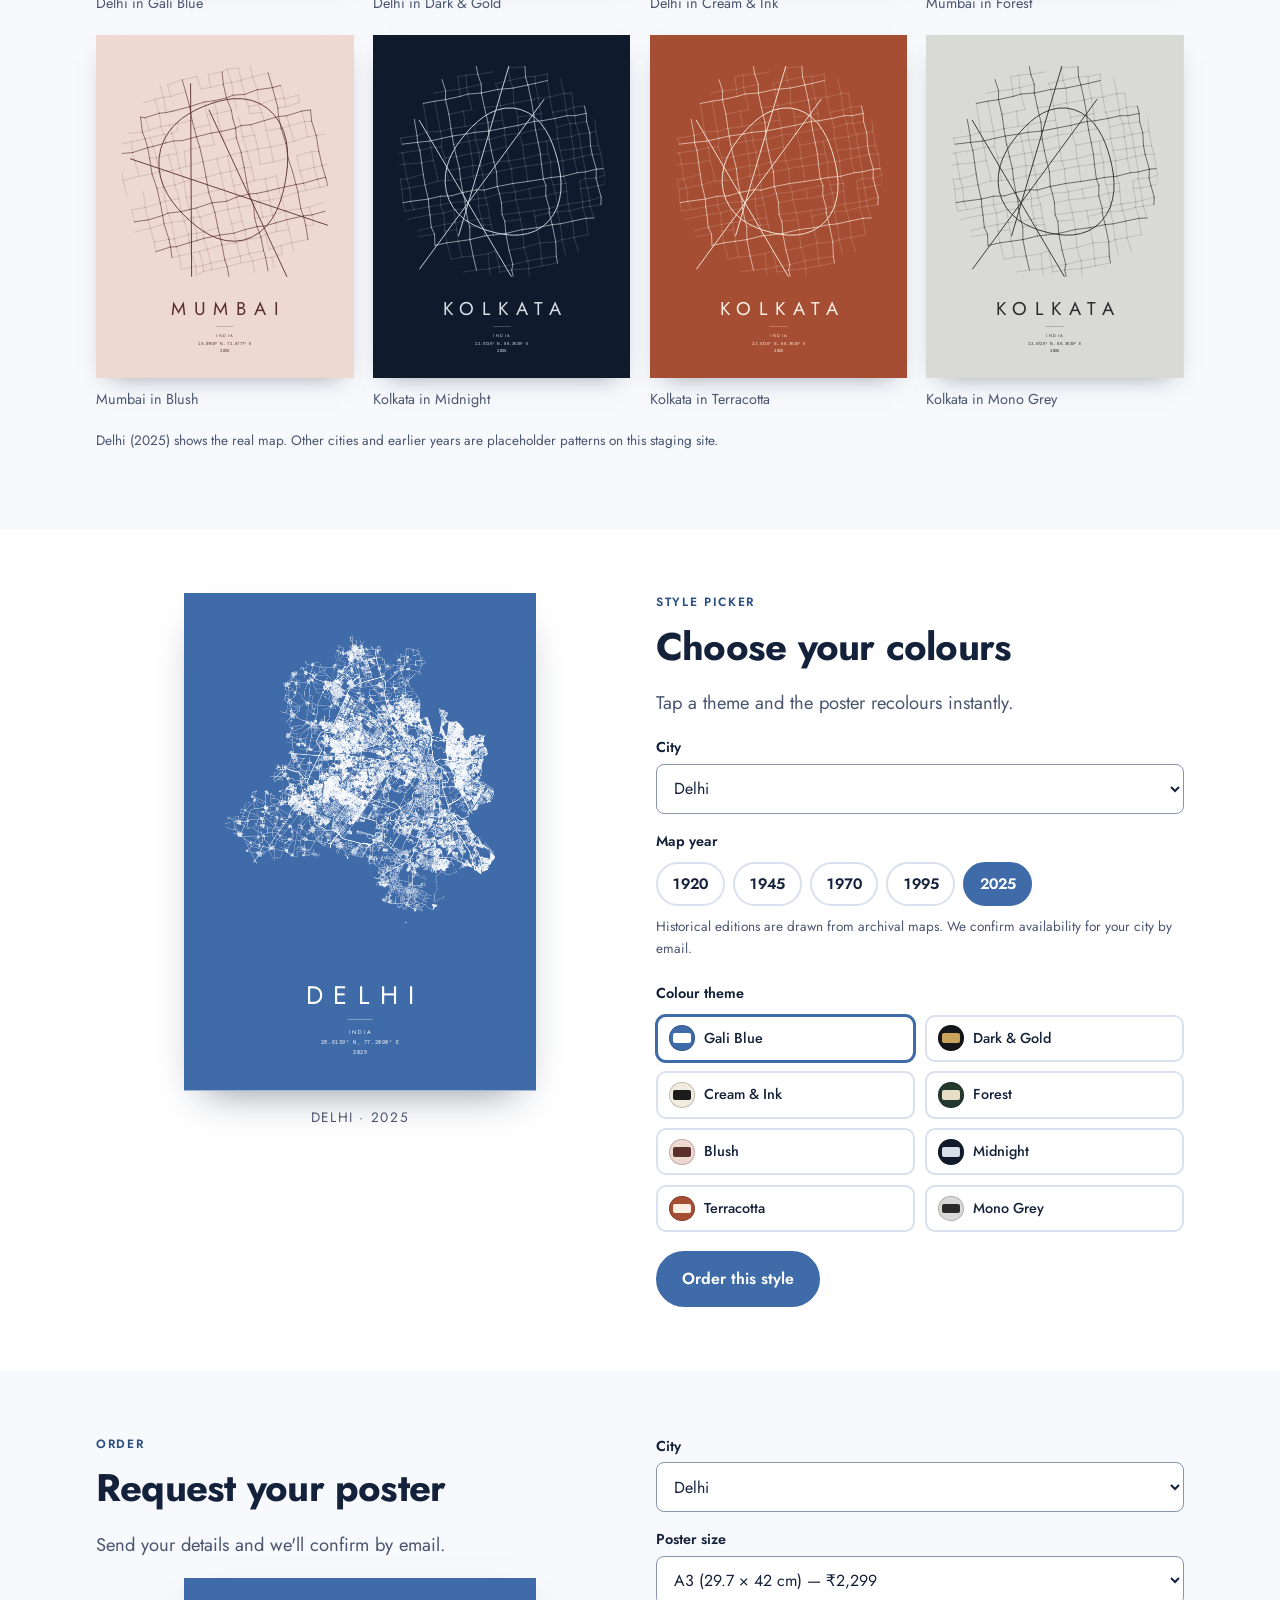
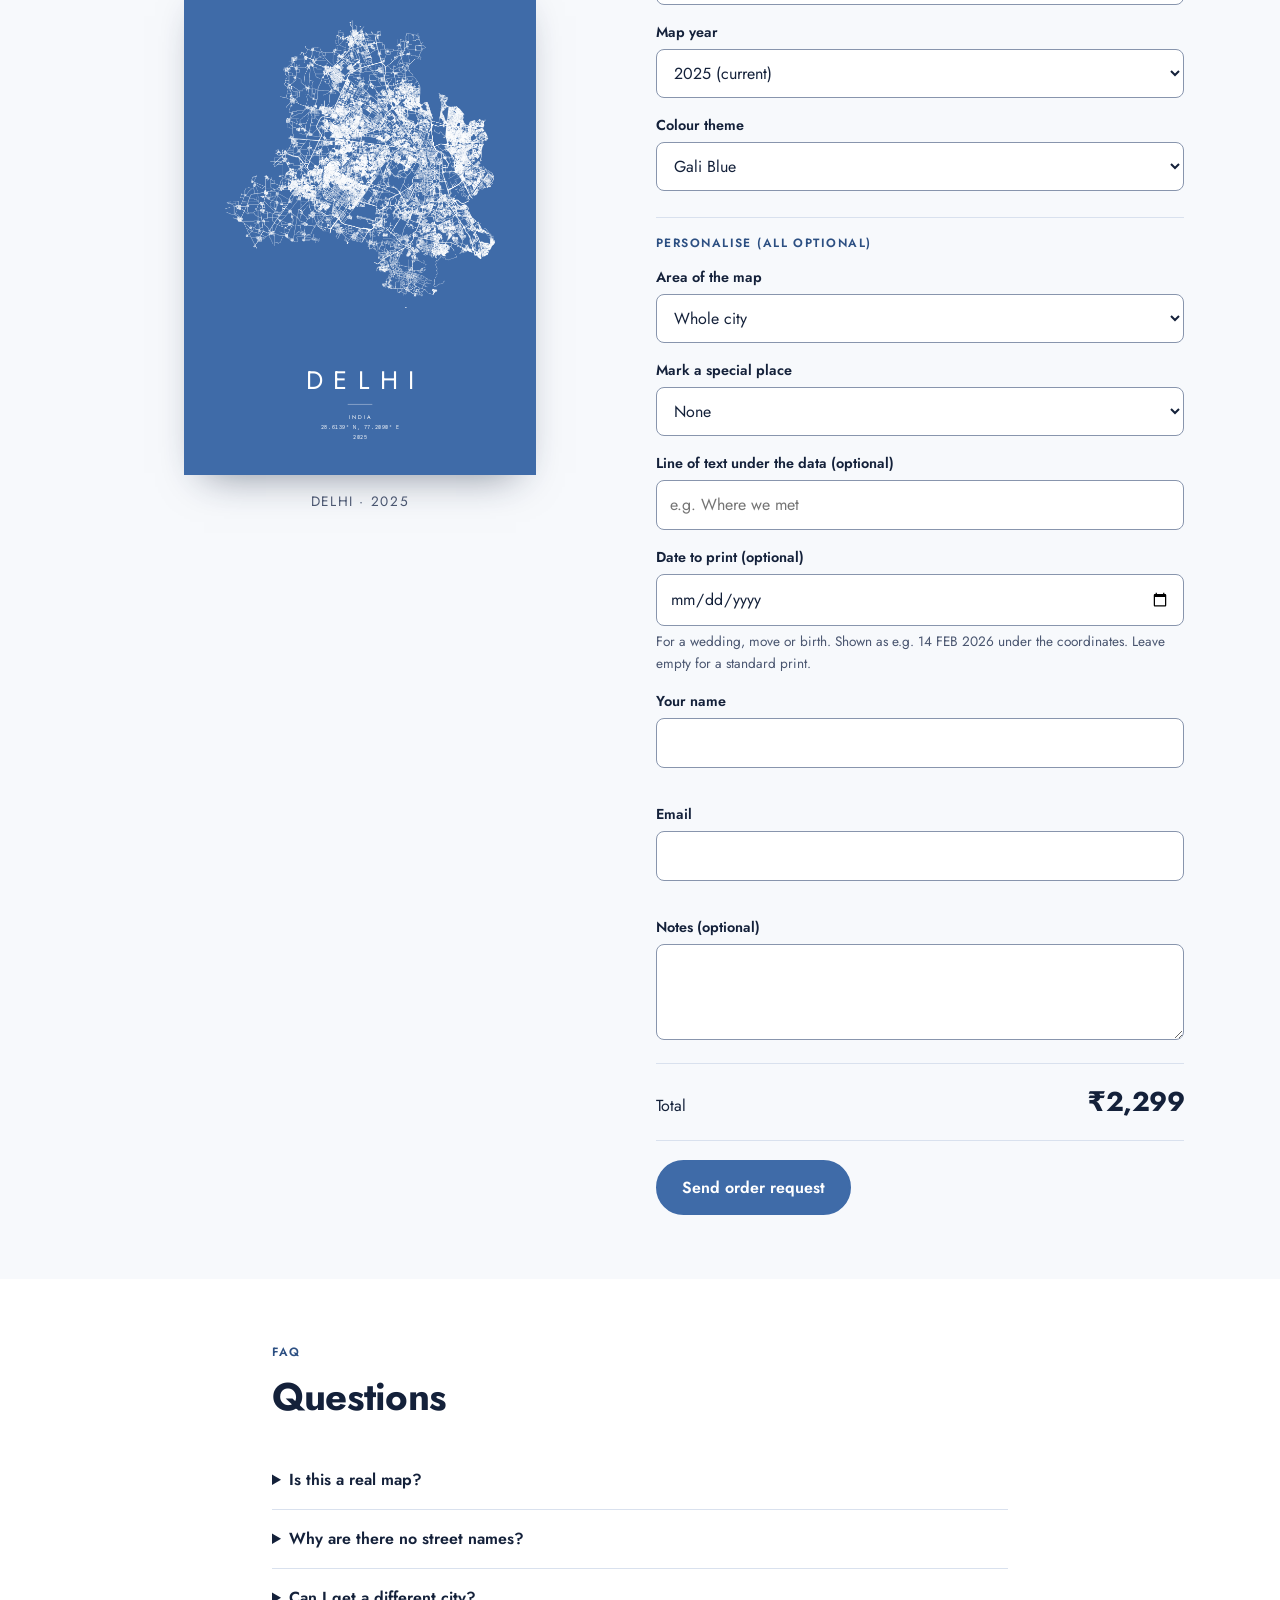
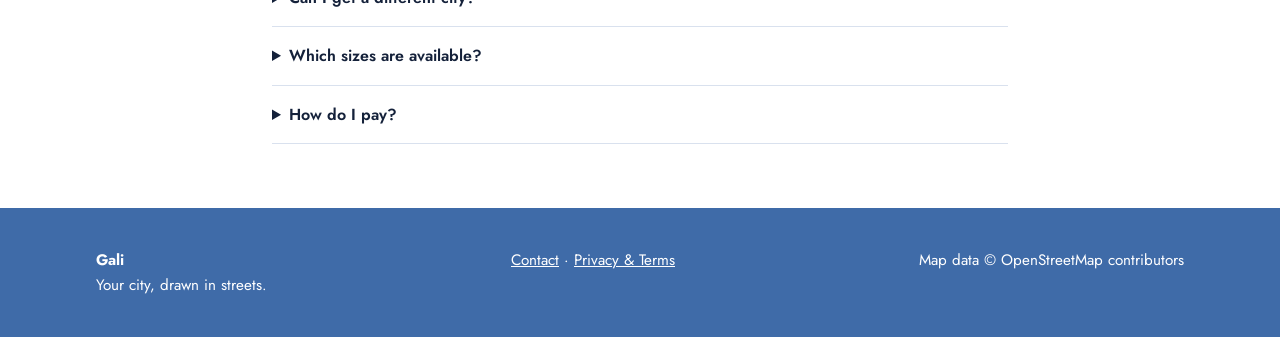
==== commit ca375bcb: "Personalisation: custom area/centre, marked place, dedication line, then-and-now pair; generator tag" ====
--- a/index.html
+++ b/index.html
@@ -4,18 +4,13 @@
   <meta charset="utf-8">
   <meta name="viewport" content="width=device-width, initial-scale=1">
   <title>Custom city street-map posters</title>
-  <meta name="description" content="Posters of your city's streets, drawn as thin lines on a solid colour. No labels.">
-  <meta property="og:title" content="Custom city street-map posters">
-  <meta property="og:description" content="Street-map posters of your city, drawn from OpenStreetMap data.">
-  <meta property="og:type" content="website">
+  <meta name="description" content="Minimalist posters of your city's street network. White lines on solid colour, no labels.">
   <meta name="theme-color" content="#3F6BA8">
   <link rel="icon" href="assets/favicon.svg" type="image/svg+xml">
   <link rel="preconnect" href="https://fonts.googleapis.com">
   <link rel="preconnect" href="https://fonts.gstatic.com" crossorigin>
   <!-- Jost + DM Mono are used only for text on the poster previews. Self-host them later if you prefer no third party. -->
-  <link rel="stylesheet" href="https://fonts.googleapis.com/css2?family=DM+Mono&family=Jost:wght@400;500;600;700&family=Noto+Sans+Devanagari:wght@400&display=swap">
-  <link rel="stylesheet" href="frame-preview/frame.css">
-  <link rel="stylesheet" href="frame-preview/product-gallery.css">
+  <link rel="stylesheet" href="https://fonts.googleapis.com/css2?family=DM+Mono&family=Jost:wght@400;500;600;700&display=swap">
   <link rel="stylesheet" href="css/style.css">
 </head>
 <body>
@@ -41,7 +36,7 @@
       <div>
         <p class="eyebrow">Custom city street-map posters</p>
         <h1 data-tagline>&nbsp;</h1>
-        <p class="lede">We take every street in a city from OpenStreetMap and draw it as thin white lines on blue. No names, no labels. Just the shape of the place.</p>
+        <p class="lede">Every street of your city as fine white lines on a calm field of blue. No street names, no clutter: just the shape of a place you know by heart.</p>
         <div class="actions">
           <a class="btn" href="#order">Order your poster</a>
           <a class="btn ghost" href="#design">Try colours</a>
@@ -53,51 +48,20 @@
 
   <section id="how">
     <div class="wrap">
-      <div class="section-head"><p class="eyebrow">How it works</p><h2>Three steps</h2></div>
+      <div class="section-head"><p class="eyebrow">How it works</p><h2>Three simple steps</h2></div>
       <ol class="steps">
-        <li><h3>Pick a city</h3><p>Choose one from the list, or tell us which city you want.</p></li>
-        <li><h3>Pick colours</h3><p>Tap a theme and the preview changes straight away. Blue and white is the original.</p></li>
-        <li><h3>We print it</h3><p>We draw the map from OpenStreetMap data, print it and send it to you.</p></li>
+        <li><h3>Pick a city</h3><p>Start with Delhi. More cities are on the way, and you can request yours.</p></li>
+        <li><h3>Pick a style</h3><p>Choose a colour theme and see it live. Classic blue and white is our signature.</p></li>
+        <li><h3>Get a print</h3><p>We render the real street network, print it and send it to you.</p></li>
       </ol>
     </div>
   </section>
 
   <section id="gallery" class="alt">
     <div class="wrap">
-      <div class="section-head"><p class="eyebrow">Gallery</p><h2>See it on a wall</h2></div>
-      <p class="lede">Swipe through our maps on a wall, up close, to scale and at home.</p>
-      <div class="seg" role="group" aria-label="Jump to a part of the gallery">
-        <button type="button" data-slide="0">Cities</button>
-        <button type="button" data-slide="2">Finishes</button>
-        <button type="button" data-slide="3">Up close</button>
-        <button type="button" data-slide="4">Size</button>
-        <button type="button" data-slide="5">At home</button>
-      </div>
-      <ul class="swipe slides" tabindex="0" role="group" aria-roledescription="carousel" aria-label="Gallery, swipe sideways">
-        <li class="slide"><figure><div class="scene" data-scene-mm="1500"><div class="framed" data-frame="black" data-mat="false" data-size="A3" data-city="mumbai" data-at="-427,-60" aria-hidden="true"><div class="poster"></div></div><div class="framed" data-frame="black" data-mat="false" data-size="A3" data-city="kolkata" data-at="0,-60" aria-hidden="true"><div class="poster"></div></div><div class="framed" data-frame="black" data-mat="false" data-size="A3" data-city="delhi" data-at="427,-60" aria-hidden="true"><div class="poster"></div></div><span class="image-kind">Preview from our map data</span></div><figcaption><h3>Three cities, one wall</h3><p>Mumbai, Kolkata and Delhi in black wood frames. The colours follow your pick above.</p></figcaption></figure></li>
-        <li class="slide"><figure><div class="scene" data-scene-mm="1100"><div class="framed" data-frame="black" data-mat="false" data-size="A4" data-city="delhi" data-at="-300,-223" aria-hidden="true"><div class="poster"></div></div><div class="framed" data-frame="black" data-mat="false" data-size="A4" data-city="mumbai" data-at="0,-223" aria-hidden="true"><div class="poster"></div></div><div class="framed" data-frame="black" data-mat="false" data-size="A4" data-city="kolkata" data-at="300,-223" aria-hidden="true"><div class="poster"></div></div><div class="framed" data-frame="black" data-mat="false" data-size="A4" data-city="panaji" data-at="-300,164" aria-hidden="true"><div class="poster"></div></div><div class="framed" data-frame="black" data-mat="false" data-size="A4" data-city="dubai" data-at="0,164" aria-hidden="true"><div class="poster"></div></div><div class="framed" data-frame="black" data-mat="false" data-size="A4" data-city="washington-dc" data-at="300,164" aria-hidden="true"><div class="poster"></div></div><span class="image-kind">Preview from our map data</span></div><figcaption><h3>A wall of cities</h3><p>Six of our maps in A4 frames.</p></figcaption></figure></li>
-        <li class="slide"><figure><div class="scene" data-scene-mm="1700"><div class="framed" data-frame="black" data-mat="false" data-size="A3" data-at="-489,-50" aria-hidden="true"><div class="poster"></div></div><div class="framed" data-frame="oak" data-mat="true" data-size="A3" data-at="0,-50" aria-hidden="true"><div class="poster"></div></div><div class="framed" data-frame="white" data-mat="false" data-size="A3" data-at="489,-50" aria-hidden="true"><div class="poster"></div></div><span class="image-kind">Preview from our map data</span></div><figcaption><h3>Three finishes</h3><p>Black wood, natural oak with a mat and white wood, at the same scale, with the city you picked. <span class="note wall-note hidden" id="white-note"></span></p></figcaption></figure></li>
-        <li class="slide"><figure>
-          <div class="scene scene-detail"><img src="frame-preview/delhi-line-detail.webp" width="1000" height="850" loading="lazy" decoding="async" alt="Close-up of fine Delhi streets from the blue A3 print file"></div>
-          <figcaption><h3>Every street, up close</h3><p>A crop of the real Delhi print file at 300 dpi. Nothing has been sharpened or added. It covers 84.67 × 71.97 mm of the A3 print.</p><a class="asset-link" href="frame-preview/delhi-line-detail.png" target="_blank" rel="noopener">Open the 300 dpi crop (PNG)</a></figcaption>
-        </figure></li>
-        <li class="slide"><figure>
-          <div class="scale-room" data-sofa-left="0.1291" data-sofa-width="0.7403" data-print-bottom="0.42">
-            <img class="scale-room-photo" src="frame-preview/scale-room.webp" width="1448" height="1086" loading="lazy" decoding="async" alt="A room mock-up with a linen sofa and three framed Delhi prints above it, A4, A3 and 18 by 24 inch">
-            <div class="scale-print framed" data-frame="black" data-mat="false" data-size="A4" aria-label="Framed A4 print"><div class="poster"></div></div>
-            <div class="scale-print framed" data-frame="black" data-mat="false" data-size="A3" aria-label="Framed A3 print"><div class="poster"></div></div>
-            <div class="scale-print framed" data-frame="black" data-mat="false" data-size="18x24" aria-label="Framed 18 by 24 inch print"><div class="poster"></div></div>
-          </div>
-          <figcaption><h3>How big is it?</h3>
-            <div class="scale-legend"><div><strong>A4</strong><span>Print 210 × 297 mm</span><span>Frame 250 × 337 mm</span></div><div><strong>A3</strong><span>Print 297 × 420 mm</span><span>Frame 337 × 460 mm</span></div><div><strong>18 × 24 in</strong><span>Print 457 × 610 mm</span><span>Frame 497 × 650 mm</span></div></div>
-            <p>A room mock-up. The sofa is 180 cm wide, and all three prints are in black frames (20 mm face, no mat) at the same scale. <a class="asset-link" href="frame-preview/size-comparison.svg" download>Download the size diagram (SVG)</a></p>
-          </figcaption>
-        </figure></li>
-        <li class="slide"><figure><div class="scene scene-photo"><img src="frame-preview/lifestyle-wall.webp" width="1448" height="1086" loading="lazy" decoding="async" alt="Generated visualisation of an oak-framed Delhi poster on a plaster wall above books and decor"><span class="image-kind">Generated visualisation</span></div><figcaption><h3>On a wall</h3><p>An oak frame, with some books and decor around it.</p></figcaption></figure></li>
-        <li class="slide"><figure><div class="scene scene-photo"><img src="frame-preview/lifestyle-shelf.webp" width="1448" height="1086" loading="lazy" decoding="async" alt="Generated visualisation of an oak-framed Delhi print on a shelf"><span class="image-kind">Generated visualisation</span></div><figcaption><h3>On a shelf</h3><p>An oak frame standing on a shelf.</p></figcaption></figure></li>
-        <li class="slide"><figure><div class="scene scene-photo"><img src="frame-preview/lifestyle-packaging.webp" width="1448" height="1086" loading="lazy" decoding="async" alt="Generated concept of a Delhi print beside a kraft mailing tube and tissue"><span class="image-kind">Generated visualisation</span></div><figcaption><h3>Packaging idea</h3><p>A kraft mailing tube. This is only a concept. We haven't confirmed how orders will be packed or delivered.</p></figcaption></figure></li>
-      </ul>
-      <p class="note">The frames and walls are generated images, not photos of real frames. The last three slides are generated visualisations. Their map lines and text can differ from the real print, so use the close-up as the proof of the artwork. We'll add real photos once samples exist.</p>
+      <div class="section-head"><p class="eyebrow">Gallery</p><h2>A few looks</h2></div>
+      <ul class="grid" id="gallery-grid"></ul>
+      <p class="note" id="gallery-note"></p>
     </div>
   </section>
 
@@ -107,7 +71,7 @@
       <div>
         <p class="eyebrow">Style picker</p>
         <h2>Choose your colours</h2>
-        <p class="lede">Tap a colour and the poster changes.</p>
+        <p class="lede">Tap a theme and the poster recolours instantly.</p>
         <div class="field">
           <label for="pick-city">City</label>
           <select id="pick-city"></select>
@@ -122,11 +86,11 @@
 
   <section id="order" class="alt">
     <div class="wrap two">
-      <div class="sticky">
+      <div>
         <p class="eyebrow">Order</p>
         <h2>Request your poster</h2>
-        <p class="lede">Fill this in and we'll email you to confirm everything before you pay.</p>
-        <div class="frame-wall" id="order-preview"><div class="framed" id="order-framed" data-frame="none" data-size="A3" data-mat="false"><div class="poster" id="order-poster"></div></div></div>
+        <p class="lede">Send your details and we'll confirm by email.</p>
+        <div class="preview" id="order-preview"></div>
         <p class="caption" id="order-caption"></p>
       </div>
       <form id="order-form" novalidate>
@@ -144,14 +108,6 @@
           <select id="f-size" name="size" required></select>
         </div>
         <div class="field">
-          <label for="f-frame">Frame (optional)</label>
-          <select id="f-frame" name="frame" aria-describedby="frame-spec"></select>
-          <label class="check hidden" id="f-mat-wrap"><input type="checkbox" id="f-mat"><span id="f-mat-label"></span></label>
-          <p class="note" id="frame-spec" style="margin:.4rem 0 0"></p>
-          <p class="note warn hidden" id="frame-hint" aria-live="polite" style="margin:.3rem 0 0"></p>
-          <div class="mini-frame" aria-hidden="true"><div class="framed" id="mini-framed" data-frame="none" data-size="A3" data-mat="false"><div class="poster" id="mini-poster"></div></div></div>
-        </div>
-        <div class="field">
           <label for="f-era">Map year</label>
           <select id="f-era" name="era" required></select>
         </div>
@@ -159,16 +115,37 @@
           <label for="f-theme">Colour theme</label>
           <select id="f-theme" name="theme" required></select>
         </div>
+        <p class="label personalise">Personalise (all optional)</p>
+        <div class="field">
+          <label for="f-area">Area of the map</label>
+          <select id="f-area" name="area"></select>
+        </div>
+        <div class="field hidden" id="centre-wrap">
+          <label for="f-centre">Centre the map on</label>
+          <input type="text" id="f-centre" name="centreOn" autocomplete="off" aria-describedby="e-centre" placeholder="e.g. Hauz Khas Village, or paste a map link">
+          <p class="err" id="e-centre" aria-live="polite"></p>
+        </div>
+        <div class="field">
+          <label for="f-mark">Mark a special place</label>
+          <select id="f-mark" name="mark"></select>
+        </div>
+        <div class="field hidden" id="markat-wrap">
+          <label for="f-markat">Where should it go?</label>
+          <input type="text" id="f-markat" name="markAt" autocomplete="off" aria-describedby="e-markat h-markat" placeholder="e.g. our first-date café, or paste a map link">
+          <p class="note" id="h-markat" style="margin:.3rem 0 0">The preview shows a sample position. We place yours exactly and send a proof.</p>
+          <p class="err" id="e-markat" aria-live="polite"></p>
+        </div>
+        <div class="field">
+          <label for="f-dedication">Line of text under the data (optional)</label>
+          <input type="text" id="f-dedication" name="dedication" autocomplete="off" placeholder="e.g. Where we met">
+        </div>
+        <div class="field hidden" id="set-wrap">
+          <label class="check"><input type="checkbox" id="f-set" name="pair"> Make it a then &amp; now pair: add the matching 2025 poster</label>
+        </div>
         <div class="field">
           <label for="f-date">Date to print (optional)</label>
           <input type="date" id="f-date" name="date" aria-describedby="h-date">
-          <p class="note" id="h-date" style="margin:.3rem 0 0">Handy for a wedding, a move or a birth. It prints under the year, like 14 FEB 2026. Leave it empty if you don't want one.</p>
-        </div>
-        <div class="field">
-          <label for="f-detail">Extra detail line (optional)</label>
-          <select id="f-detail" name="detail" aria-describedby="h-detail"></select>
-          <input type="text" id="f-detail-text" class="hidden" maxlength="40" autocomplete="off" placeholder="e.g. Where we met" aria-label="Your own detail line">
-          <p class="note" id="h-detail" style="margin:.3rem 0 0">One small line at the bottom. Use a fact about the map or write your own, up to 40 characters.</p>
+          <p class="note" id="h-date" style="margin:.3rem 0 0">For a wedding, move or birth. Shown as e.g. 14 FEB 2026 under the coordinates. Leave empty for a standard print.</p>
         </div>
         <div class="field">
           <label for="f-name">Your name</label>
@@ -185,8 +162,7 @@
           <textarea id="f-notes" name="notes" maxlength="1000"></textarea>
         </div>
         <div class="hp" aria-hidden="true"><label>Company <input type="text" name="company" tabindex="-1" autocomplete="off"></label></div>
-        <div class="price"><span>Total</span><strong id="price" aria-live="polite">-</strong></div>
-        <p class="note price-detail" id="price-detail" aria-live="polite"></p>
+        <div class="price"><span>Total<br><small class="note" id="price-note"></small></span><strong id="price" aria-live="polite">—</strong></div>
         <button class="btn" type="submit" id="submit-btn">Send order request</button>
         <div class="status hidden" id="status" role="status" tabindex="-1"></div>
         <!-- PAYMENT: the Razorpay/Stripe link from config.js (payment.link) is rendered here after a successful request. -->
@@ -198,19 +174,18 @@
   <section id="faq">
     <div class="wrap" style="max-width:46rem">
       <div class="section-head"><p class="eyebrow">FAQ</p><h2>Questions</h2></div>
-      <details class="q"><summary>Is this a real map?</summary><p>Yes, it comes from OpenStreetMap data. Delhi also has a 1995 version, but that isn't an old map. It shows today's streets, cut down to the area that was built up in 1995.</p></details>
-      <details class="q"><summary>Why are there no street names?</summary><p>Labels get in the way. Without them you see the shape of the streets, with just the city name, coordinates and year underneath.</p></details>
-      <details class="q"><summary>Can I get a different city?</summary><p>Choose "Other city" in the order form and tell us which one. We're adding more.</p></details>
-      <details class="q"><summary>Which sizes are available?</summary><p>A4, A3 and 18 × 24 inch, framed or not. The order form shows the price as you choose.</p></details>
-      <details class="q"><summary>Can I get it framed?</summary><p>Yes. You can pick black wood, natural oak or white wood. They are all a 20 mm frame with acrylic glazing, and oak and white can have an off-white mat too. The total updates as you choose.</p></details>
-      <details class="q"><summary>How do I pay?</summary><p>Send the request first. We'll email you back with what happens next, including how to pay.</p></details>
+      <details class="q"><summary>Is this a real map?</summary><p>Yes. Posters are drawn from real OpenStreetMap street data. On this staging site the Delhi 2025 posters show the real map; other cities and earlier years are placeholder patterns for now.</p></details>
+      <details class="q"><summary>Why are there no street names?</summary><p>The street shapes are the design. A map without labels lets the city speak for itself, with just its name, coordinates and year beneath.</p></details>
+      <details class="q"><summary>Can I get a different city?</summary><p>Pick "Other" in the order form and tell us which one. More cities are being added.</p></details>
+      <details class="q"><summary>Which sizes are available?</summary><p>A4, A3 and 18 × 24 inch. Prices update live in the order form.</p></details>
+      <details class="q"><summary>How do I pay?</summary><p>Payment is not live yet. After you send a request we'll reply by email with the next steps.</p></details>
     </div>
   </section>
 </main>
 
 <footer class="site-footer">
   <div class="wrap row">
-    <div><span class="logo-stack" role="img" aria-label="Gali"><span class="logo-en" data-brand>&nbsp;</span><i class="logo-rule"></i><span class="logo-hi" lang="hi" data-brand-native></span></span><br><span data-tagline></span></div>
+    <div><strong data-brand>&nbsp;</strong><br><span data-tagline></span></div>
     <div><a data-email-link href="#">Contact</a> · <a href="privacy.html">Privacy &amp; Terms</a></div>
     <div>Map data © OpenStreetMap contributors</div>
   </div>
@@ -219,8 +194,6 @@
 <noscript><p class="wrap note">This site needs JavaScript for the style picker and order form.</p></noscript>
 <script src="config.js"></script>
 <script src="js/poster.js"></script>
-<script src="frame-preview/frame.js"></script>
-<script src="frame-preview/product-gallery.js"></script>
 <script src="js/app.js"></script>
 </body>
 </html>
--- a/css/style.css
+++ b/css/style.css
@@ -32,8 +32,7 @@
 /* header */
 .site-header { position: sticky; top: 0; z-index: 20; background: rgba(255,255,255,.94); backdrop-filter: blur(8px); border-bottom: 1px solid var(--line); }
 .bar { display: flex; align-items: center; justify-content: space-between; min-height: 3.5rem; gap: 1rem; }
-/* wordmark: Jost 400 caps, 0.42em tracking (the poster city-name style). The trailing margin cancels the last letter gap. */
-.brand { font-weight: 400; font-size: 1.15rem; letter-spacing: .42em; margin-right: -.42em; text-transform: uppercase; color: var(--blue); text-decoration: none; }
+.brand { font-weight: 700; font-size: 1.3rem; letter-spacing: -.03em; color: var(--blue); text-decoration: none; }
 .nav { display: none; position: absolute; top: 100%; left: 0; right: 0; background: #fff; border-bottom: 1px solid var(--line); padding: .5rem 1rem 1rem; }
 .nav.open { display: block; }
 .nav a { display: block; padding: .7rem 0; color: var(--ink); text-decoration: none; font-weight: 500; }
@@ -70,49 +69,20 @@
 .steps h3 { margin-top: .3rem; }
 @media (min-width: 720px) { .steps { grid-template-columns: repeat(3, 1fr); } }
 
-/* gallery: ONE swipeable carousel (scenes on our wall, up close, size, at home) with section buttons, dots and arrows */
-.seg { display: flex; gap: .5rem; overflow-x: auto; scrollbar-width: none; margin: 1.2rem 0 1.1rem; padding-bottom: .2rem; }
-.seg::-webkit-scrollbar { display: none; }
-.seg button { flex: none; border: 1px solid var(--line); background: var(--white); color: var(--ink); border-radius: 999px; padding: .45rem .95rem; font: inherit; font-size: .9rem; cursor: pointer; }
-.seg button[aria-pressed="true"] { background: var(--blue); border-color: var(--blue); color: #fff; }
-.seg button:focus-visible { outline: 3px solid #ffb400; outline-offset: 2px; }
-.swipe { list-style: none; margin: 0; padding: 0 0 .2rem; display: flex; gap: 1rem; align-items: flex-start; overflow-x: auto; scroll-snap-type: x mandatory; scrollbar-width: none; overscroll-behavior-x: contain; -webkit-overflow-scrolling: touch; }
-.swipe::-webkit-scrollbar { display: none; }
-.swipe > * { flex: 0 0 88%; min-width: 0; scroll-snap-align: start; }
-@media (min-width: 720px) { .swipe > * { flex-basis: min(64%, 640px); } }
-.swipe:focus-visible { outline: 3px solid #ffb400; outline-offset: 4px; }
-@media (prefers-reduced-motion: no-preference) { .swipe { scroll-behavior: smooth; } }
-.slide figure { margin: 0; }
-.slide figcaption { margin-top: .8rem; }
-.slide h3 { margin: 0 0 .3rem; }
-.slide p { margin: 0; font-size: .9rem; color: var(--muted); }
-.slide .asset-link { margin-top: .5rem; }
-.swipe-nav { display: flex; justify-content: center; align-items: center; gap: .9rem; margin-top: .9rem; }
-.swipe-dots { display: flex; justify-content: center; gap: .5rem; }
-.swipe-dots button { width: .55rem; height: .55rem; padding: 0; border: 0; border-radius: 50%; background: var(--line); cursor: pointer; }
-.swipe-dots button[aria-current="true"] { background: var(--blue); }
-.swipe-arrow { display: none; width: 2.2rem; height: 2.2rem; border: 1px solid var(--line); border-radius: 50%; background: var(--white); color: var(--ink); font-size: 1.3rem; line-height: 1; cursor: pointer; }
-@media (min-width: 720px) { .swipe-arrow { display: inline-flex; align-items: center; justify-content: center; } }
-.swipe-arrow:focus-visible, .swipe-dots button:focus-visible { outline: 3px solid #ffb400; outline-offset: 3px; }
-.swipe-arrow:disabled { opacity: .35; cursor: default; }
+/* gallery */
+.grid { list-style: none; margin: 0; padding: 0; display: grid; gap: 1.2rem; grid-template-columns: repeat(2, 1fr); }
+@media (min-width: 720px) { .grid { grid-template-columns: repeat(4, 1fr); } }
+.card figure { margin: 0; }
+.card .art { box-shadow: 0 10px 24px -14px rgba(20,33,58,.5); background: var(--line); aspect-ratio: 3/4; overflow: hidden; }
+.card .art svg, .card .art img { width: 100%; height: 100%; object-fit: cover; }
+.card figcaption { font-size: .9rem; margin-top: .6rem; color: var(--muted); }
 .note { font-size: .85rem; color: var(--muted); margin-top: 1.2rem; }
 
 /* picker + order */
 .two { display: grid; gap: 2rem; }
 @media (min-width: 820px) { .two { grid-template-columns: 1fr 1fr; align-items: start; } .sticky { position: sticky; top: 5rem; } }
 .preview { width: min(100%, 22rem); margin-inline: auto; box-shadow: 0 18px 40px -20px rgba(20,33,58,.55); }
-.preview svg { width: 100%; height: auto; display: block; }
-.check { display: flex; gap: .55rem; align-items: center; margin-top: .55rem; font-weight: 500; font-size: .95rem; }
-.check input { width: 1.15rem; height: 1.15rem; }
-.warn { color: #8a4b00; }
-/* framed preview: the poster hangs on the generated wall (frame-preview/wall.jpg) */
-.frame-wall { width: 100%; padding: 9% 0; border-radius: .75rem; overflow: hidden; }
-#order-preview .framed { width: 84%; min-width: 0; max-width: 28rem; }
-.frame-sheet > .poster svg { display: block; width: 100%; height: 100%; }
-.mini-frame { width: 8.5rem; margin: .7rem 0 0; }
-.mini-frame .framed { width: 100%; min-width: 0; box-shadow: 0 6px 12px -6px rgba(0,0,0,.4); }
-@media (min-width: 820px) { .mini-frame { display: none; } }
-.price-detail { margin: -.7rem 0 1.2rem; }
+.preview svg { width: 100%; height: auto; }
 .themes { display: grid; grid-template-columns: repeat(2, 1fr); gap: .6rem; border: 0; padding: 0; margin: 0 0 1.2rem; }
 .themes legend, label, .label { font-weight: 600; font-size: .9rem; }
 .themes legend { padding: 0; margin-bottom: .6rem; }
@@ -145,11 +115,6 @@
 /* footer */
 .site-footer { background: var(--blue); color: #fff; padding: 2.5rem 0; font-size: .95rem; }
 .site-footer a { color: #fff; }
-/* bilingual stack: GALI over a fine rule over the Devanagari name (logo 4c) */
-.logo-stack { display: inline-flex; flex-direction: column; align-items: center; margin-bottom: .6rem; }
-.logo-en { font-size: 1.5rem; letter-spacing: .42em; margin-right: -.42em; text-transform: uppercase; }
-.logo-rule { display: block; width: 2.2rem; height: 1px; background: currentColor; margin: .35rem 0 .3rem; }
-.logo-hi { font-family: "Noto Sans Devanagari", "Nirmala UI", "Mangal", sans-serif; font-size: 1rem; line-height: 1.2; }
 .site-footer .row { display: flex; flex-wrap: wrap; gap: 1rem 2rem; justify-content: space-between; }
 
 /* prose pages */
@@ -164,8 +129,14 @@
 .era input { position: absolute; opacity: 0; inset: 0; cursor: pointer; }
 .era span { display: block; min-width: 4.2rem; text-align: center; padding: .5rem .9rem; border: 2px solid var(--line); border-radius: 999px; background: #fff; font-weight: 600; font-size: .95rem; font-variant-numeric: tabular-nums; }
 .era input:checked + span { background: var(--blue); border-color: var(--blue); color: #fff; }
-.era input:disabled { cursor: not-allowed; }
-.era input:disabled + span { opacity: .4; background: transparent; border-style: dashed; }
 .era input:focus-visible + span { outline: 3px solid #ffb400; outline-offset: 2px; }
 .caption { text-align: center; font-size: .85rem; letter-spacing: .12em; text-transform: uppercase; color: var(--muted); margin: 1rem 0 0; }
 #era-note { margin: 0 0 1.4rem; }
+
+/* personalisation */
+.personalise { margin: 1.6rem 0 .8rem; padding-top: 1rem; border-top: 1px solid var(--line); color: var(--blue-deep); text-transform: uppercase; letter-spacing: .12em; font-size: .75rem; }
+label.check { display: flex; gap: .6rem; align-items: flex-start; font-weight: 500; cursor: pointer; }
+label.check input { width: 1.2rem; height: 1.2rem; margin-top: .15rem; flex: none; accent-color: var(--blue); }
+.preview.pair { display: flex; gap: .8rem; width: min(100%, 32rem); box-shadow: none; }
+.preview.pair > div { flex: 1; box-shadow: 0 18px 40px -20px rgba(20,33,58,.55); }
+.price small { font-weight: 400; }
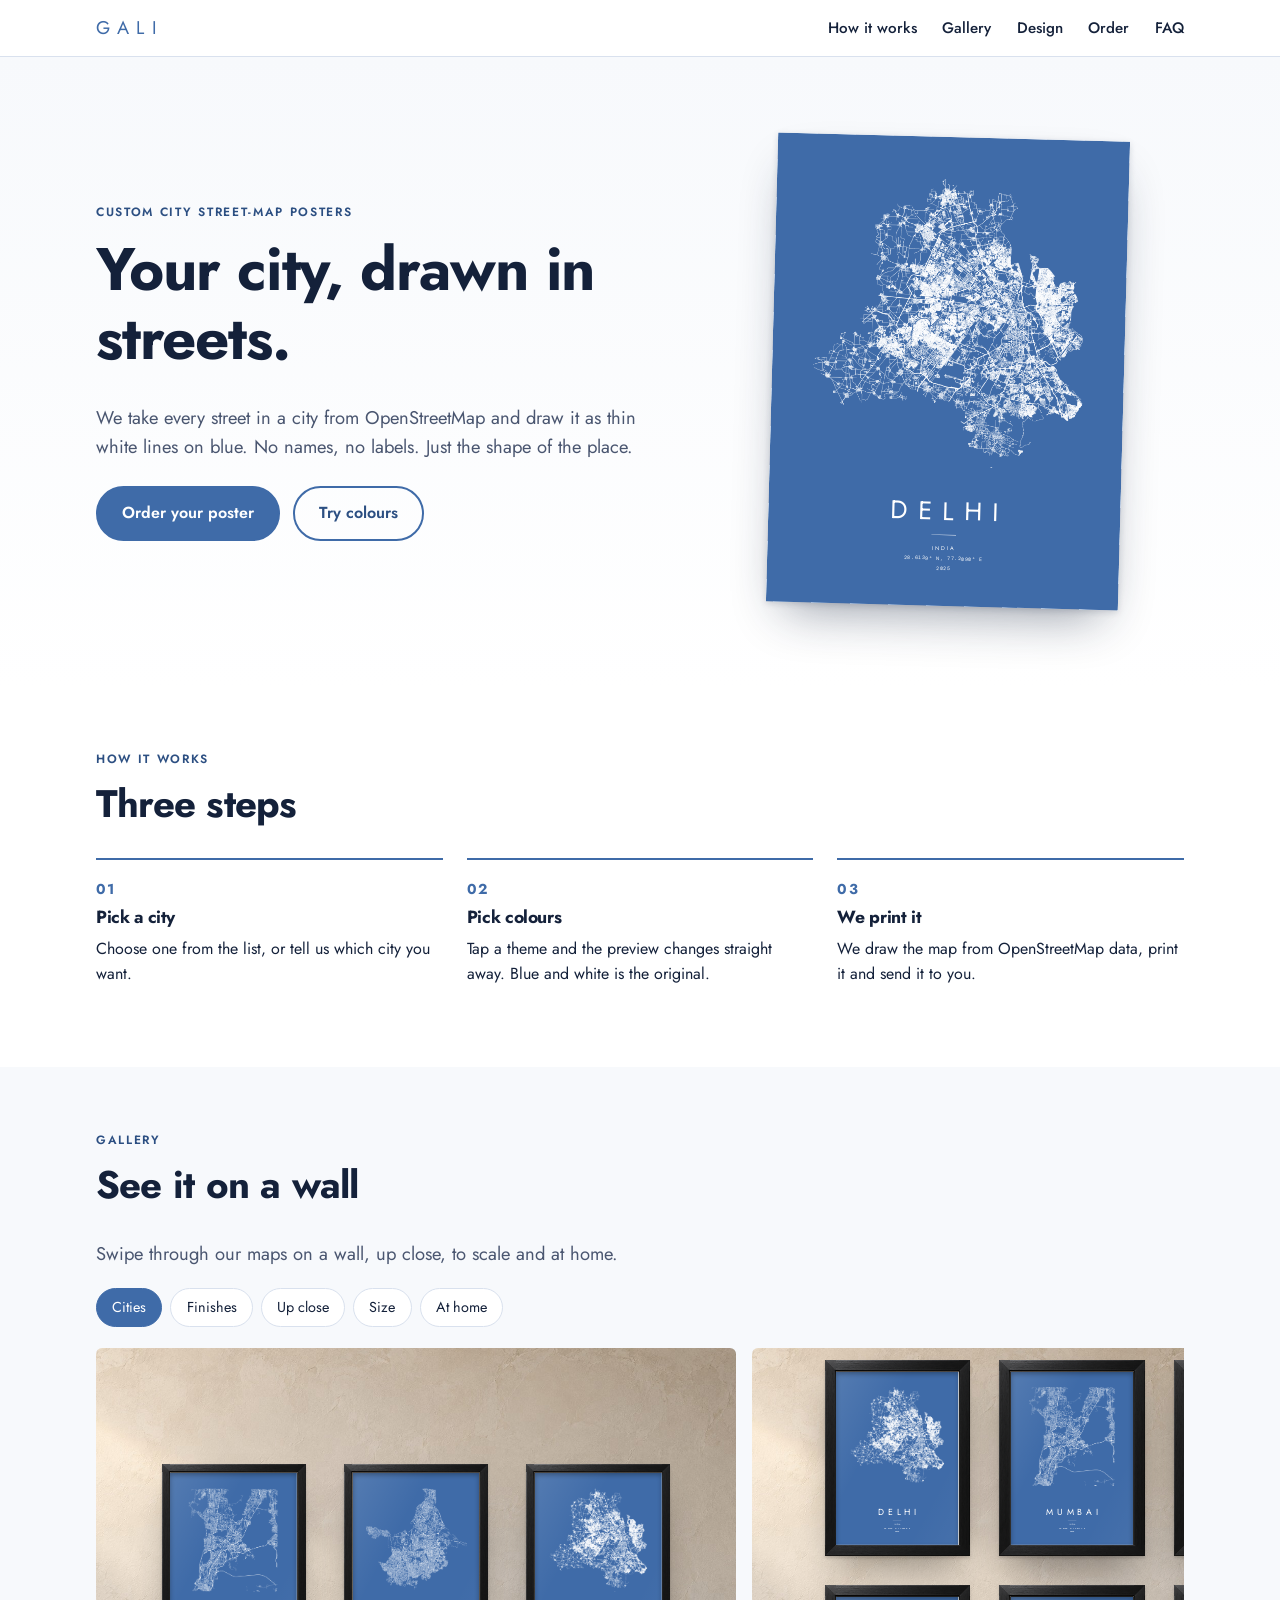
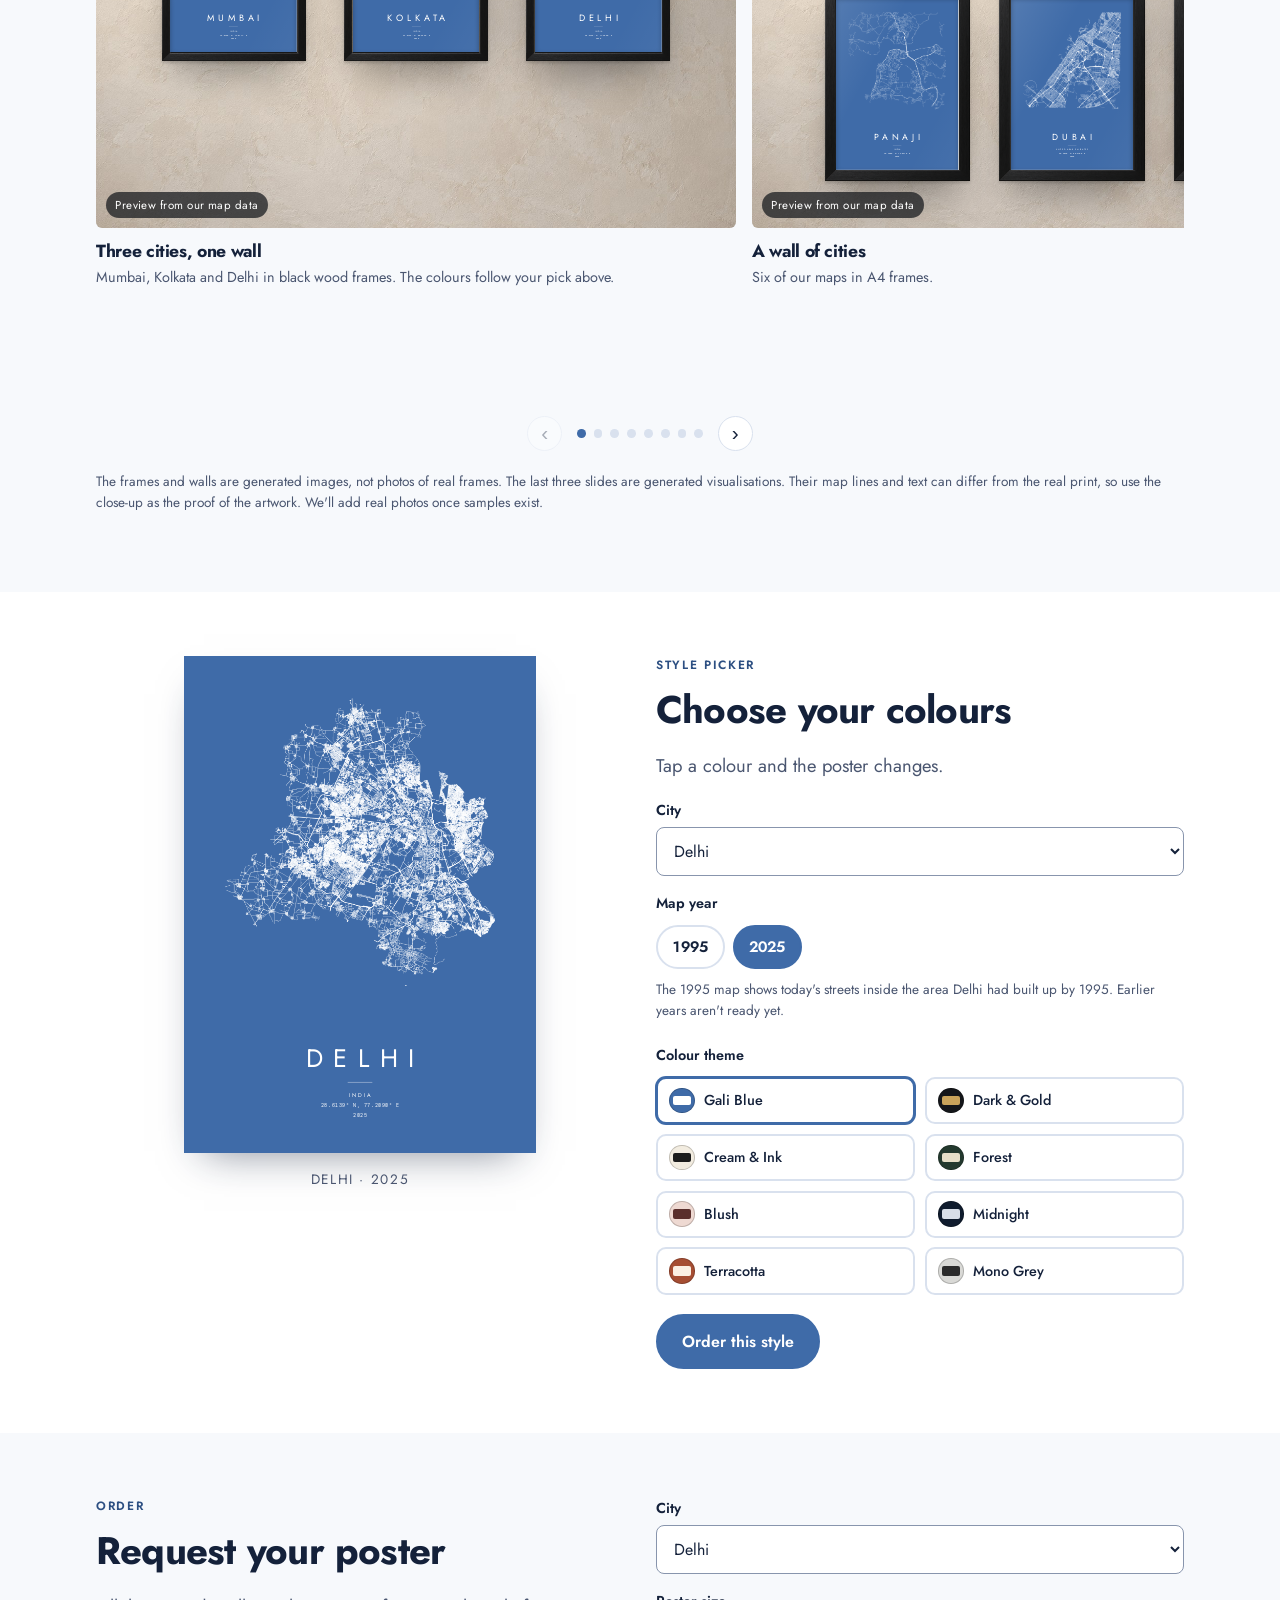
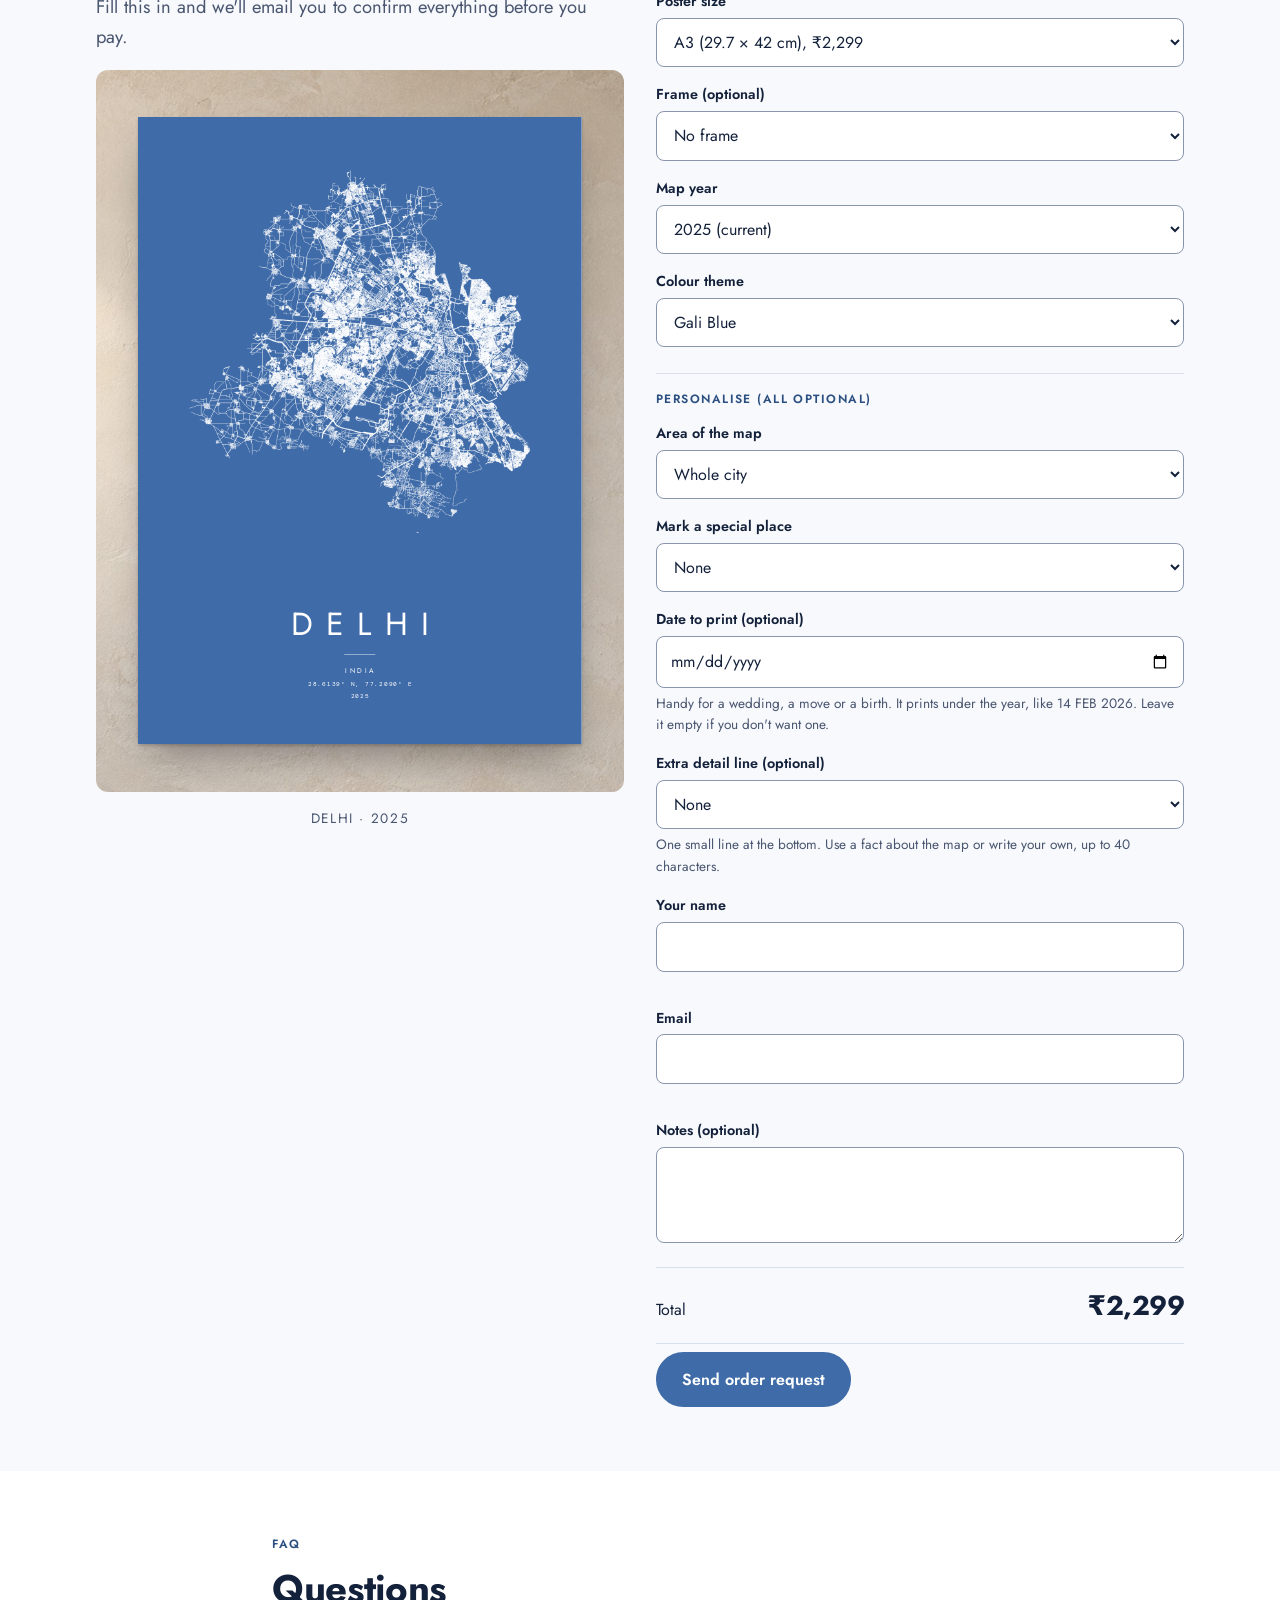
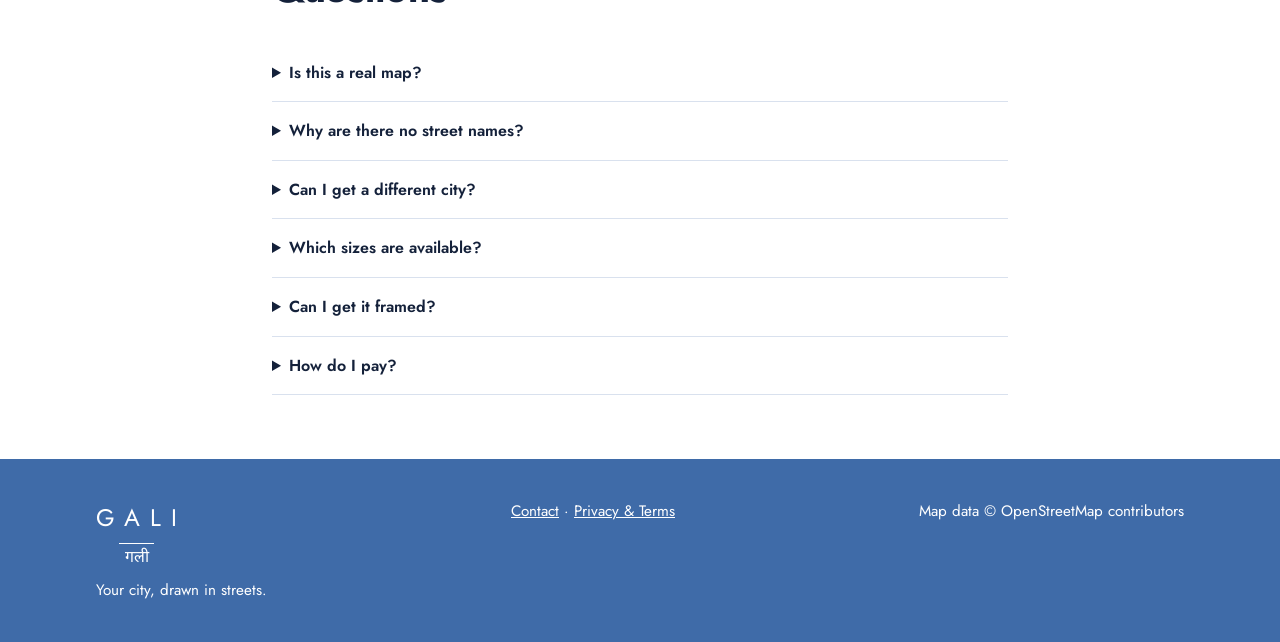
==== commit 837c47dd: "Merge main into the personalisation branch: keep main's detail line, frames and gallery; re-apply ma" ====
--- a/index.html
+++ b/index.html
@@ -4,13 +4,18 @@
   <meta charset="utf-8">
   <meta name="viewport" content="width=device-width, initial-scale=1">
   <title>Custom city street-map posters</title>
-  <meta name="description" content="Minimalist posters of your city's street network. White lines on solid colour, no labels.">
+  <meta name="description" content="Posters of your city's streets, drawn as thin lines on a solid colour. No labels.">
+  <meta property="og:title" content="Custom city street-map posters">
+  <meta property="og:description" content="Street-map posters of your city, drawn from OpenStreetMap data.">
+  <meta property="og:type" content="website">
   <meta name="theme-color" content="#3F6BA8">
   <link rel="icon" href="assets/favicon.svg" type="image/svg+xml">
   <link rel="preconnect" href="https://fonts.googleapis.com">
   <link rel="preconnect" href="https://fonts.gstatic.com" crossorigin>
   <!-- Jost + DM Mono are used only for text on the poster previews. Self-host them later if you prefer no third party. -->
-  <link rel="stylesheet" href="https://fonts.googleapis.com/css2?family=DM+Mono&family=Jost:wght@400;500;600;700&display=swap">
+  <link rel="stylesheet" href="https://fonts.googleapis.com/css2?family=DM+Mono&family=Jost:wght@400;500;600;700&family=Noto+Sans+Devanagari:wght@400&display=swap">
+  <link rel="stylesheet" href="frame-preview/frame.css">
+  <link rel="stylesheet" href="frame-preview/product-gallery.css">
   <link rel="stylesheet" href="css/style.css">
 </head>
 <body>
@@ -36,7 +41,7 @@
       <div>
         <p class="eyebrow">Custom city street-map posters</p>
         <h1 data-tagline>&nbsp;</h1>
-        <p class="lede">Every street of your city as fine white lines on a calm field of blue. No street names, no clutter: just the shape of a place you know by heart.</p>
+        <p class="lede">We take every street in a city from OpenStreetMap and draw it as thin white lines on blue. No names, no labels. Just the shape of the place.</p>
         <div class="actions">
           <a class="btn" href="#order">Order your poster</a>
           <a class="btn ghost" href="#design">Try colours</a>
@@ -48,20 +53,51 @@
 
   <section id="how">
     <div class="wrap">
-      <div class="section-head"><p class="eyebrow">How it works</p><h2>Three simple steps</h2></div>
+      <div class="section-head"><p class="eyebrow">How it works</p><h2>Three steps</h2></div>
       <ol class="steps">
-        <li><h3>Pick a city</h3><p>Start with Delhi. More cities are on the way, and you can request yours.</p></li>
-        <li><h3>Pick a style</h3><p>Choose a colour theme and see it live. Classic blue and white is our signature.</p></li>
-        <li><h3>Get a print</h3><p>We render the real street network, print it and send it to you.</p></li>
+        <li><h3>Pick a city</h3><p>Choose one from the list, or tell us which city you want.</p></li>
+        <li><h3>Pick colours</h3><p>Tap a theme and the preview changes straight away. Blue and white is the original.</p></li>
+        <li><h3>We print it</h3><p>We draw the map from OpenStreetMap data, print it and send it to you.</p></li>
       </ol>
     </div>
   </section>
 
   <section id="gallery" class="alt">
     <div class="wrap">
-      <div class="section-head"><p class="eyebrow">Gallery</p><h2>A few looks</h2></div>
-      <ul class="grid" id="gallery-grid"></ul>
-      <p class="note" id="gallery-note"></p>
+      <div class="section-head"><p class="eyebrow">Gallery</p><h2>See it on a wall</h2></div>
+      <p class="lede">Swipe through our maps on a wall, up close, to scale and at home.</p>
+      <div class="seg" role="group" aria-label="Jump to a part of the gallery">
+        <button type="button" data-slide="0">Cities</button>
+        <button type="button" data-slide="2">Finishes</button>
+        <button type="button" data-slide="3">Up close</button>
+        <button type="button" data-slide="4">Size</button>
+        <button type="button" data-slide="5">At home</button>
+      </div>
+      <ul class="swipe slides" tabindex="0" role="group" aria-roledescription="carousel" aria-label="Gallery, swipe sideways">
+        <li class="slide"><figure><div class="scene" data-scene-mm="1500"><div class="framed" data-frame="black" data-mat="false" data-size="A3" data-city="mumbai" data-at="-427,-60" aria-hidden="true"><div class="poster"></div></div><div class="framed" data-frame="black" data-mat="false" data-size="A3" data-city="kolkata" data-at="0,-60" aria-hidden="true"><div class="poster"></div></div><div class="framed" data-frame="black" data-mat="false" data-size="A3" data-city="delhi" data-at="427,-60" aria-hidden="true"><div class="poster"></div></div><span class="image-kind">Preview from our map data</span></div><figcaption><h3>Three cities, one wall</h3><p>Mumbai, Kolkata and Delhi in black wood frames. The colours follow your pick above.</p></figcaption></figure></li>
+        <li class="slide"><figure><div class="scene" data-scene-mm="1100"><div class="framed" data-frame="black" data-mat="false" data-size="A4" data-city="delhi" data-at="-300,-223" aria-hidden="true"><div class="poster"></div></div><div class="framed" data-frame="black" data-mat="false" data-size="A4" data-city="mumbai" data-at="0,-223" aria-hidden="true"><div class="poster"></div></div><div class="framed" data-frame="black" data-mat="false" data-size="A4" data-city="kolkata" data-at="300,-223" aria-hidden="true"><div class="poster"></div></div><div class="framed" data-frame="black" data-mat="false" data-size="A4" data-city="panaji" data-at="-300,164" aria-hidden="true"><div class="poster"></div></div><div class="framed" data-frame="black" data-mat="false" data-size="A4" data-city="dubai" data-at="0,164" aria-hidden="true"><div class="poster"></div></div><div class="framed" data-frame="black" data-mat="false" data-size="A4" data-city="washington-dc" data-at="300,164" aria-hidden="true"><div class="poster"></div></div><span class="image-kind">Preview from our map data</span></div><figcaption><h3>A wall of cities</h3><p>Six of our maps in A4 frames.</p></figcaption></figure></li>
+        <li class="slide"><figure><div class="scene" data-scene-mm="1700"><div class="framed" data-frame="black" data-mat="false" data-size="A3" data-at="-489,-50" aria-hidden="true"><div class="poster"></div></div><div class="framed" data-frame="oak" data-mat="true" data-size="A3" data-at="0,-50" aria-hidden="true"><div class="poster"></div></div><div class="framed" data-frame="white" data-mat="false" data-size="A3" data-at="489,-50" aria-hidden="true"><div class="poster"></div></div><span class="image-kind">Preview from our map data</span></div><figcaption><h3>Three finishes</h3><p>Black wood, natural oak with a mat and white wood, at the same scale, with the city you picked. <span class="note wall-note hidden" id="white-note"></span></p></figcaption></figure></li>
+        <li class="slide"><figure>
+          <div class="scene scene-detail"><img src="frame-preview/delhi-line-detail.webp" width="1000" height="850" loading="lazy" decoding="async" alt="Close-up of fine Delhi streets from the blue A3 print file"></div>
+          <figcaption><h3>Every street, up close</h3><p>A crop of the real Delhi print file at 300 dpi. Nothing has been sharpened or added. It covers 84.67 × 71.97 mm of the A3 print.</p><a class="asset-link" href="frame-preview/delhi-line-detail.png" target="_blank" rel="noopener">Open the 300 dpi crop (PNG)</a></figcaption>
+        </figure></li>
+        <li class="slide"><figure>
+          <div class="scale-room" data-sofa-left="0.1291" data-sofa-width="0.7403" data-print-bottom="0.42">
+            <img class="scale-room-photo" src="frame-preview/scale-room.webp" width="1448" height="1086" loading="lazy" decoding="async" alt="A room mock-up with a linen sofa and three framed Delhi prints above it, A4, A3 and 18 by 24 inch">
+            <div class="scale-print framed" data-frame="black" data-mat="false" data-size="A4" aria-label="Framed A4 print"><div class="poster"></div></div>
+            <div class="scale-print framed" data-frame="black" data-mat="false" data-size="A3" aria-label="Framed A3 print"><div class="poster"></div></div>
+            <div class="scale-print framed" data-frame="black" data-mat="false" data-size="18x24" aria-label="Framed 18 by 24 inch print"><div class="poster"></div></div>
+          </div>
+          <figcaption><h3>How big is it?</h3>
+            <div class="scale-legend"><div><strong>A4</strong><span>Print 210 × 297 mm</span><span>Frame 250 × 337 mm</span></div><div><strong>A3</strong><span>Print 297 × 420 mm</span><span>Frame 337 × 460 mm</span></div><div><strong>18 × 24 in</strong><span>Print 457 × 610 mm</span><span>Frame 497 × 650 mm</span></div></div>
+            <p>A room mock-up. The sofa is 180 cm wide, and all three prints are in black frames (20 mm face, no mat) at the same scale. <a class="asset-link" href="frame-preview/size-comparison.svg" download>Download the size diagram (SVG)</a></p>
+          </figcaption>
+        </figure></li>
+        <li class="slide"><figure><div class="scene scene-photo"><img src="frame-preview/lifestyle-wall.webp" width="1448" height="1086" loading="lazy" decoding="async" alt="Generated visualisation of an oak-framed Delhi poster on a plaster wall above books and decor"><span class="image-kind">Generated visualisation</span></div><figcaption><h3>On a wall</h3><p>An oak frame, with some books and decor around it.</p></figcaption></figure></li>
+        <li class="slide"><figure><div class="scene scene-photo"><img src="frame-preview/lifestyle-shelf.webp" width="1448" height="1086" loading="lazy" decoding="async" alt="Generated visualisation of an oak-framed Delhi print on a shelf"><span class="image-kind">Generated visualisation</span></div><figcaption><h3>On a shelf</h3><p>An oak frame standing on a shelf.</p></figcaption></figure></li>
+        <li class="slide"><figure><div class="scene scene-photo"><img src="frame-preview/lifestyle-packaging.webp" width="1448" height="1086" loading="lazy" decoding="async" alt="Generated concept of a Delhi print beside a kraft mailing tube and tissue"><span class="image-kind">Generated visualisation</span></div><figcaption><h3>Packaging idea</h3><p>A kraft mailing tube. This is only a concept. We haven't confirmed how orders will be packed or delivered.</p></figcaption></figure></li>
+      </ul>
+      <p class="note">The frames and walls are generated images, not photos of real frames. The last three slides are generated visualisations. Their map lines and text can differ from the real print, so use the close-up as the proof of the artwork. We'll add real photos once samples exist.</p>
     </div>
   </section>
 
@@ -71,7 +107,7 @@
       <div>
         <p class="eyebrow">Style picker</p>
         <h2>Choose your colours</h2>
-        <p class="lede">Tap a theme and the poster recolours instantly.</p>
+        <p class="lede">Tap a colour and the poster changes.</p>
         <div class="field">
           <label for="pick-city">City</label>
           <select id="pick-city"></select>
@@ -86,11 +122,11 @@
 
   <section id="order" class="alt">
     <div class="wrap two">
-      <div>
+      <div class="sticky">
         <p class="eyebrow">Order</p>
         <h2>Request your poster</h2>
-        <p class="lede">Send your details and we'll confirm by email.</p>
-        <div class="preview" id="order-preview"></div>
+        <p class="lede">Fill this in and we'll email you to confirm everything before you pay.</p>
+        <div class="frame-wall" id="order-preview"><div class="framed" id="order-framed" data-frame="none" data-size="A3" data-mat="false"><div class="poster" id="order-poster"></div></div></div>
         <p class="caption" id="order-caption"></p>
       </div>
       <form id="order-form" novalidate>
@@ -106,6 +142,14 @@
         <div class="field">
           <label for="f-size">Poster size</label>
           <select id="f-size" name="size" required></select>
+        </div>
+        <div class="field">
+          <label for="f-frame">Frame (optional)</label>
+          <select id="f-frame" name="frame" aria-describedby="frame-spec"></select>
+          <label class="check hidden" id="f-mat-wrap"><input type="checkbox" id="f-mat"><span id="f-mat-label"></span></label>
+          <p class="note" id="frame-spec" style="margin:.4rem 0 0"></p>
+          <p class="note warn hidden" id="frame-hint" aria-live="polite" style="margin:.3rem 0 0"></p>
+          <div class="mini-frame" aria-hidden="true"><div class="framed" id="mini-framed" data-frame="none" data-size="A3" data-mat="false"><div class="poster" id="mini-poster"></div></div></div>
         </div>
         <div class="field">
           <label for="f-era">Map year</label>
@@ -135,17 +179,19 @@
           <p class="note" id="h-markat" style="margin:.3rem 0 0">The preview shows a sample position. We place yours exactly and send a proof.</p>
           <p class="err" id="e-markat" aria-live="polite"></p>
         </div>
-        <div class="field">
-          <label for="f-dedication">Line of text under the data (optional)</label>
-          <input type="text" id="f-dedication" name="dedication" autocomplete="off" placeholder="e.g. Where we met">
-        </div>
         <div class="field hidden" id="set-wrap">
-          <label class="check"><input type="checkbox" id="f-set" name="pair"> Make it a then &amp; now pair: add the matching 2025 poster</label>
+          <label class="check"><input type="checkbox" id="f-set" name="pair"><span id="f-set-label"></span></label>
         </div>
         <div class="field">
           <label for="f-date">Date to print (optional)</label>
           <input type="date" id="f-date" name="date" aria-describedby="h-date">
-          <p class="note" id="h-date" style="margin:.3rem 0 0">For a wedding, move or birth. Shown as e.g. 14 FEB 2026 under the coordinates. Leave empty for a standard print.</p>
+          <p class="note" id="h-date" style="margin:.3rem 0 0">Handy for a wedding, a move or a birth. It prints under the year, like 14 FEB 2026. Leave it empty if you don't want one.</p>
+        </div>
+        <div class="field">
+          <label for="f-detail">Extra detail line (optional)</label>
+          <select id="f-detail" name="detail" aria-describedby="h-detail"></select>
+          <input type="text" id="f-detail-text" class="hidden" maxlength="40" autocomplete="off" placeholder="e.g. Where we met" aria-label="Your own detail line">
+          <p class="note" id="h-detail" style="margin:.3rem 0 0">One small line at the bottom. Use a fact about the map or write your own, up to 40 characters.</p>
         </div>
         <div class="field">
           <label for="f-name">Your name</label>
@@ -162,7 +208,8 @@
           <textarea id="f-notes" name="notes" maxlength="1000"></textarea>
         </div>
         <div class="hp" aria-hidden="true"><label>Company <input type="text" name="company" tabindex="-1" autocomplete="off"></label></div>
-        <div class="price"><span>Total<br><small class="note" id="price-note"></small></span><strong id="price" aria-live="polite">—</strong></div>
+        <div class="price"><span>Total</span><strong id="price" aria-live="polite">-</strong></div>
+        <p class="note price-detail" id="price-detail" aria-live="polite"></p>
         <button class="btn" type="submit" id="submit-btn">Send order request</button>
         <div class="status hidden" id="status" role="status" tabindex="-1"></div>
         <!-- PAYMENT: the Razorpay/Stripe link from config.js (payment.link) is rendered here after a successful request. -->
@@ -174,18 +221,19 @@
   <section id="faq">
     <div class="wrap" style="max-width:46rem">
       <div class="section-head"><p class="eyebrow">FAQ</p><h2>Questions</h2></div>
-      <details class="q"><summary>Is this a real map?</summary><p>Yes. Posters are drawn from real OpenStreetMap street data. On this staging site the Delhi 2025 posters show the real map; other cities and earlier years are placeholder patterns for now.</p></details>
-      <details class="q"><summary>Why are there no street names?</summary><p>The street shapes are the design. A map without labels lets the city speak for itself, with just its name, coordinates and year beneath.</p></details>
-      <details class="q"><summary>Can I get a different city?</summary><p>Pick "Other" in the order form and tell us which one. More cities are being added.</p></details>
-      <details class="q"><summary>Which sizes are available?</summary><p>A4, A3 and 18 × 24 inch. Prices update live in the order form.</p></details>
-      <details class="q"><summary>How do I pay?</summary><p>Payment is not live yet. After you send a request we'll reply by email with the next steps.</p></details>
+      <details class="q"><summary>Is this a real map?</summary><p>Yes, it comes from OpenStreetMap data. Delhi also has a 1995 version, but that isn't an old map. It shows today's streets, cut down to the area that was built up in 1995.</p></details>
+      <details class="q"><summary>Why are there no street names?</summary><p>Labels get in the way. Without them you see the shape of the streets, with just the city name, coordinates and year underneath.</p></details>
+      <details class="q"><summary>Can I get a different city?</summary><p>Choose "Other city" in the order form and tell us which one. We're adding more.</p></details>
+      <details class="q"><summary>Which sizes are available?</summary><p>A4, A3 and 18 × 24 inch, framed or not. The order form shows the price as you choose.</p></details>
+      <details class="q"><summary>Can I get it framed?</summary><p>Yes. You can pick black wood, natural oak or white wood. They are all a 20 mm frame with acrylic glazing, and oak and white can have an off-white mat too. The total updates as you choose.</p></details>
+      <details class="q"><summary>How do I pay?</summary><p>Send the request first. We'll email you back with what happens next, including how to pay.</p></details>
     </div>
   </section>
 </main>
 
 <footer class="site-footer">
   <div class="wrap row">
-    <div><strong data-brand>&nbsp;</strong><br><span data-tagline></span></div>
+    <div><span class="logo-stack" role="img" aria-label="Gali"><span class="logo-en" data-brand>&nbsp;</span><i class="logo-rule"></i><span class="logo-hi" lang="hi" data-brand-native></span></span><br><span data-tagline></span></div>
     <div><a data-email-link href="#">Contact</a> · <a href="privacy.html">Privacy &amp; Terms</a></div>
     <div>Map data © OpenStreetMap contributors</div>
   </div>
@@ -194,6 +242,8 @@
 <noscript><p class="wrap note">This site needs JavaScript for the style picker and order form.</p></noscript>
 <script src="config.js"></script>
 <script src="js/poster.js"></script>
+<script src="frame-preview/frame.js"></script>
+<script src="frame-preview/product-gallery.js"></script>
 <script src="js/app.js"></script>
 </body>
 </html>
--- a/frame-preview/frame.css
+++ b/frame-preview/frame.css
@@ -0,0 +1,71 @@
+/* Frame geometry is independent of the live poster's container typography. */
+.framed {
+  position: relative; isolation: isolate; width: 70%; min-width: min(280px, 100%);
+  max-width: 900px; margin-inline: auto;
+  box-shadow: 0 2px 3px rgba(0,0,0,.18), 0 22px 40px -12px rgba(0,0,0,.38);
+  transform: rotateX(var(--tilt-x, 0deg)) rotateY(var(--tilt-y, 0deg));
+  transition: transform 180ms ease-out;
+}
+.frame-wall {
+  background: #E6E1D8 url("wall.jpg") center / cover;
+  perspective: 1200px;
+}
+.frame-opening { position: absolute; inset: var(--face-px); background: var(--mat-color, #FBFAF6); overflow: hidden; }
+.frame-paper {
+  position: absolute; inset: 0; pointer-events: none; opacity: .03;
+  background-image: url("data:image/svg+xml,%3Csvg xmlns='http://www.w3.org/2000/svg' width='160' height='160'%3E%3Cfilter id='n'%3E%3CfeTurbulence type='fractalNoise' baseFrequency='.8' numOctaves='3' stitchTiles='stitch'/%3E%3C/filter%3E%3Cpath fill='%23000' filter='url(%23n)' d='M0 0h160v160H0z'/%3E%3C/svg%3E");
+}
+.framed[data-mat="false"] .frame-paper, .framed[data-mat="false"] .frame-bevel { display: none; }
+.frame-window { position: absolute; left: var(--window-left); top: var(--window-top); width: var(--window-width); height: var(--window-height); overflow: hidden; }
+.frame-sheet { position: absolute; left: var(--print-left); top: var(--print-top); width: var(--print-width); height: var(--print-height); }
+.frame-sheet > .poster { width: 100%; height: 100%; margin: 0; }
+.frame-bevel {
+  position: absolute; box-sizing: border-box; pointer-events: none;
+  left: calc(var(--window-left) - var(--bevel-px)); top: calc(var(--window-top) - var(--bevel-px));
+  width: calc(var(--window-width) + 2 * var(--bevel-px)); height: calc(var(--window-height) + 2 * var(--bevel-px));
+  border: var(--bevel-px) solid #FFFFFF; border-top-color: #DCDAD3; border-left-color: #E5E3DC;
+  box-shadow: 0 0 1px rgba(0,0,0,.1);
+}
+.frame-opening::after { content: ""; position: absolute; inset: 0; z-index: 5; box-shadow: inset 0 2px 5px rgba(0,0,0,.3); pointer-events: none; }
+.frame-glare {
+  position: absolute; inset: 0; z-index: 4; pointer-events: none;
+  background: linear-gradient(118deg, rgba(255,255,255,.16) 0%, transparent 38%, transparent 70%, rgba(255,255,255,.06) 100%);
+  background-size: 130% 130%; background-position: var(--glare-x, 50%) var(--glare-y, 50%);
+}
+.framed[data-glazing="ar"] .frame-glare { opacity: .3; }
+.frame-edge { position: absolute; z-index: 6; overflow: hidden; background: var(--frame-color, #1B1B1B); }
+.frame-edge--top { inset: 0 0 auto; height: var(--face-px); filter: brightness(1.08); clip-path: polygon(0 0,100% 0,calc(100% - var(--face-px)) 100%,var(--face-px) 100%); }
+.frame-edge--bottom { inset: auto 0 0; height: var(--face-px); filter: brightness(.85); clip-path: polygon(var(--face-px) 0,calc(100% - var(--face-px)) 0,100% 100%,0 100%); }
+.frame-edge--left { inset: 0 auto 0 0; width: var(--face-px); filter: brightness(1); clip-path: polygon(0 0,100% var(--face-px),100% calc(100% - var(--face-px)),0 100%); }
+.frame-edge--right { inset: 0 0 0 auto; width: var(--face-px); filter: brightness(.92); clip-path: polygon(0 var(--face-px),100% 0,100% 100%,0 calc(100% - var(--face-px))); }
+.frame-grain { position: absolute; inset: 0; background-image: var(--frame-texture, none); background-size: var(--grain-tile-px, 180px) var(--grain-tile-px, 180px); background-repeat: repeat; }
+.frame-edge--left .frame-grain, .frame-edge--right .frame-grain { inset: auto; left: 50%; top: 50%; width: var(--outer-height-px); height: var(--face-px); transform: translate(-50%, -50%) rotate(90deg); }
+.framed[data-frame="white"] .frame-grain { opacity: .06; }
+.framed[data-frame="black"] .frame-edge--top::after { content: ""; position: absolute; inset: 0; background: linear-gradient(to bottom,rgba(255,255,255,.12),rgba(255,255,255,.025) 28%,transparent 65%); }
+.frame-arris { position: absolute; inset: 0; z-index: 8; border: 1px solid rgba(255,255,255,.24); box-sizing: border-box; pointer-events: none; }
+.frame-seams { position: absolute; inset: 0; width: 100%; height: 100%; z-index: 7; pointer-events: none; }
+.frame-seams line { stroke: rgba(0,0,0,.25); stroke-width: .65; vector-effect: non-scaling-stroke; }
+/* Nine-slicing preserves photographic mitres while stretching only the rails. */
+.frame-photograph {
+  position: absolute; inset: 0; z-index: 9; box-sizing: border-box;
+  border: var(--face-px) solid transparent;
+  border-image-source: var(--frame-photo, none);
+  border-image-slice: var(--frame-photo-slice, 12%);
+  border-image-width: 1;
+  border-image-repeat: stretch;
+  pointer-events: none;
+  visibility: hidden;
+}
+.framed[data-photo-ready="true"] .frame-photograph { visibility: visible; }
+.framed[data-photo-ready="true"] .frame-arris,
+.framed[data-photo-ready="true"] .frame-seams { visibility: hidden; }
+.frame-swatches { display: flex; gap: 10px; align-items: center; }
+.frame-swatch { width: 32px; height: 32px; border-radius: 50%; border: 1px solid rgba(0,0,0,.15); background: var(--swatch); cursor: pointer; }
+.frame-swatch[data-select-frame="oak"] { background: #C9A77C url("oak.jpg") center / 100px; }
+.frame-swatch[aria-pressed="true"] { outline: 1px solid #252620; outline-offset: 4px; }
+.frame-swatch:focus-visible { outline: 3px solid #3F6BA8; outline-offset: 4px; }
+.framed[data-frame="none"] :is(.frame-edge, .frame-arris, .frame-seams, .frame-photograph, .frame-glare, .frame-paper, .frame-bevel) { display: none; }
+.framed[data-frame="none"] .frame-opening::after { display: none; }
+[data-frame-note] { font-size: 12px; line-height: 1.5; }
+[hidden] { display: none !important; }
+@media (prefers-reduced-motion: reduce) { .framed { transition: none; transform: none; } }
--- a/frame-preview/product-gallery.css
+++ b/frame-preview/product-gallery.css
@@ -0,0 +1,16 @@
+/* Gallery media for the site: scenes composited on our wall image, the Delhi detail crop and the room scale scene.
+   Geometry of .scale-room is calibrated to scale-room.webp (see README); do not crop that image with object-fit. */
+.scene { position: relative; aspect-ratio: 4 / 3; overflow: hidden; border-radius: 6px; background: #E6E1D8 url("wall.jpg") center / cover; }
+.scene > .framed { position: absolute; min-width: 0; max-width: none; margin: 0; }
+.scene > img { position: absolute; inset: 0; width: 100%; height: 100%; object-fit: cover; display: block; }
+.scene-detail { background: #3F6BA8; }
+.scene-detail > img { object-fit: contain; }
+.image-kind { position: absolute; left: .6rem; bottom: .6rem; z-index: 20; background: rgba(24,26,30,.74); color: #fff; font-size: .72rem; letter-spacing: .04em; padding: .25rem .6rem; border-radius: 999px; }
+.asset-link { display: inline-block; font-size: .9rem; text-underline-offset: 4px; }
+.scale-room { position: relative; overflow: hidden; border-radius: 6px; background: #E6E1D8; }
+.scale-room-photo { display: block; width: 100%; height: auto; }
+.scale-room .scale-print { position: absolute; min-width: 0; max-width: none; margin: 0; }
+.scale-legend { display: grid; grid-template-columns: repeat(3, 1fr); margin: 0 0 .6rem; text-align: center; gap: .5rem; }
+.scale-legend strong { display: block; font-size: .95rem; }
+.scale-legend span { display: block; font-size: .75rem; color: var(--muted); margin-top: .2rem; }
+@media (max-width: 700px) { .scale-legend span { font-size: .68rem; } }
--- a/css/style.css
+++ b/css/style.css
@@ -32,7 +32,8 @@
 /* header */
 .site-header { position: sticky; top: 0; z-index: 20; background: rgba(255,255,255,.94); backdrop-filter: blur(8px); border-bottom: 1px solid var(--line); }
 .bar { display: flex; align-items: center; justify-content: space-between; min-height: 3.5rem; gap: 1rem; }
-.brand { font-weight: 700; font-size: 1.3rem; letter-spacing: -.03em; color: var(--blue); text-decoration: none; }
+/* wordmark: Jost 400 caps, 0.42em tracking (the poster city-name style). The trailing margin cancels the last letter gap. */
+.brand { font-weight: 400; font-size: 1.15rem; letter-spacing: .42em; margin-right: -.42em; text-transform: uppercase; color: var(--blue); text-decoration: none; }
 .nav { display: none; position: absolute; top: 100%; left: 0; right: 0; background: #fff; border-bottom: 1px solid var(--line); padding: .5rem 1rem 1rem; }
 .nav.open { display: block; }
 .nav a { display: block; padding: .7rem 0; color: var(--ink); text-decoration: none; font-weight: 500; }
@@ -69,20 +70,49 @@
 .steps h3 { margin-top: .3rem; }
 @media (min-width: 720px) { .steps { grid-template-columns: repeat(3, 1fr); } }
 
-/* gallery */
-.grid { list-style: none; margin: 0; padding: 0; display: grid; gap: 1.2rem; grid-template-columns: repeat(2, 1fr); }
-@media (min-width: 720px) { .grid { grid-template-columns: repeat(4, 1fr); } }
-.card figure { margin: 0; }
-.card .art { box-shadow: 0 10px 24px -14px rgba(20,33,58,.5); background: var(--line); aspect-ratio: 3/4; overflow: hidden; }
-.card .art svg, .card .art img { width: 100%; height: 100%; object-fit: cover; }
-.card figcaption { font-size: .9rem; margin-top: .6rem; color: var(--muted); }
+/* gallery: ONE swipeable carousel (scenes on our wall, up close, size, at home) with section buttons, dots and arrows */
+.seg { display: flex; gap: .5rem; overflow-x: auto; scrollbar-width: none; margin: 1.2rem 0 1.1rem; padding-bottom: .2rem; }
+.seg::-webkit-scrollbar { display: none; }
+.seg button { flex: none; border: 1px solid var(--line); background: var(--white); color: var(--ink); border-radius: 999px; padding: .45rem .95rem; font: inherit; font-size: .9rem; cursor: pointer; }
+.seg button[aria-pressed="true"] { background: var(--blue); border-color: var(--blue); color: #fff; }
+.seg button:focus-visible { outline: 3px solid #ffb400; outline-offset: 2px; }
+.swipe { list-style: none; margin: 0; padding: 0 0 .2rem; display: flex; gap: 1rem; align-items: flex-start; overflow-x: auto; scroll-snap-type: x mandatory; scrollbar-width: none; overscroll-behavior-x: contain; -webkit-overflow-scrolling: touch; }
+.swipe::-webkit-scrollbar { display: none; }
+.swipe > * { flex: 0 0 88%; min-width: 0; scroll-snap-align: start; }
+@media (min-width: 720px) { .swipe > * { flex-basis: min(64%, 640px); } }
+.swipe:focus-visible { outline: 3px solid #ffb400; outline-offset: 4px; }
+@media (prefers-reduced-motion: no-preference) { .swipe { scroll-behavior: smooth; } }
+.slide figure { margin: 0; }
+.slide figcaption { margin-top: .8rem; }
+.slide h3 { margin: 0 0 .3rem; }
+.slide p { margin: 0; font-size: .9rem; color: var(--muted); }
+.slide .asset-link { margin-top: .5rem; }
+.swipe-nav { display: flex; justify-content: center; align-items: center; gap: .9rem; margin-top: .9rem; }
+.swipe-dots { display: flex; justify-content: center; gap: .5rem; }
+.swipe-dots button { width: .55rem; height: .55rem; padding: 0; border: 0; border-radius: 50%; background: var(--line); cursor: pointer; }
+.swipe-dots button[aria-current="true"] { background: var(--blue); }
+.swipe-arrow { display: none; width: 2.2rem; height: 2.2rem; border: 1px solid var(--line); border-radius: 50%; background: var(--white); color: var(--ink); font-size: 1.3rem; line-height: 1; cursor: pointer; }
+@media (min-width: 720px) { .swipe-arrow { display: inline-flex; align-items: center; justify-content: center; } }
+.swipe-arrow:focus-visible, .swipe-dots button:focus-visible { outline: 3px solid #ffb400; outline-offset: 3px; }
+.swipe-arrow:disabled { opacity: .35; cursor: default; }
 .note { font-size: .85rem; color: var(--muted); margin-top: 1.2rem; }
 
 /* picker + order */
 .two { display: grid; gap: 2rem; }
 @media (min-width: 820px) { .two { grid-template-columns: 1fr 1fr; align-items: start; } .sticky { position: sticky; top: 5rem; } }
 .preview { width: min(100%, 22rem); margin-inline: auto; box-shadow: 0 18px 40px -20px rgba(20,33,58,.55); }
-.preview svg { width: 100%; height: auto; }
+.preview svg { width: 100%; height: auto; display: block; }
+.check { display: flex; gap: .55rem; align-items: center; margin-top: .55rem; font-weight: 500; font-size: .95rem; }
+.check input { width: 1.15rem; height: 1.15rem; }
+.warn { color: #8a4b00; }
+/* framed preview: the poster hangs on the generated wall (frame-preview/wall.jpg) */
+.frame-wall { width: 100%; padding: 9% 0; border-radius: .75rem; overflow: hidden; }
+#order-preview .framed { width: 84%; min-width: 0; max-width: 28rem; }
+.frame-sheet > .poster svg { display: block; width: 100%; height: 100%; }
+.mini-frame { width: 8.5rem; margin: .7rem 0 0; }
+.mini-frame .framed { width: 100%; min-width: 0; box-shadow: 0 6px 12px -6px rgba(0,0,0,.4); }
+@media (min-width: 820px) { .mini-frame { display: none; } }
+.price-detail { margin: -.7rem 0 1.2rem; }
 .themes { display: grid; grid-template-columns: repeat(2, 1fr); gap: .6rem; border: 0; padding: 0; margin: 0 0 1.2rem; }
 .themes legend, label, .label { font-weight: 600; font-size: .9rem; }
 .themes legend { padding: 0; margin-bottom: .6rem; }
@@ -115,6 +145,11 @@
 /* footer */
 .site-footer { background: var(--blue); color: #fff; padding: 2.5rem 0; font-size: .95rem; }
 .site-footer a { color: #fff; }
+/* bilingual stack: GALI over a fine rule over the Devanagari name (logo 4c) */
+.logo-stack { display: inline-flex; flex-direction: column; align-items: center; margin-bottom: .6rem; }
+.logo-en { font-size: 1.5rem; letter-spacing: .42em; margin-right: -.42em; text-transform: uppercase; }
+.logo-rule { display: block; width: 2.2rem; height: 1px; background: currentColor; margin: .35rem 0 .3rem; }
+.logo-hi { font-family: "Noto Sans Devanagari", "Nirmala UI", "Mangal", sans-serif; font-size: 1rem; line-height: 1.2; }
 .site-footer .row { display: flex; flex-wrap: wrap; gap: 1rem 2rem; justify-content: space-between; }
 
 /* prose pages */
@@ -129,14 +164,11 @@
 .era input { position: absolute; opacity: 0; inset: 0; cursor: pointer; }
 .era span { display: block; min-width: 4.2rem; text-align: center; padding: .5rem .9rem; border: 2px solid var(--line); border-radius: 999px; background: #fff; font-weight: 600; font-size: .95rem; font-variant-numeric: tabular-nums; }
 .era input:checked + span { background: var(--blue); border-color: var(--blue); color: #fff; }
+.era input:disabled { cursor: not-allowed; }
+.era input:disabled + span { opacity: .4; background: transparent; border-style: dashed; }
 .era input:focus-visible + span { outline: 3px solid #ffb400; outline-offset: 2px; }
 .caption { text-align: center; font-size: .85rem; letter-spacing: .12em; text-transform: uppercase; color: var(--muted); margin: 1rem 0 0; }
 #era-note { margin: 0 0 1.4rem; }
 
 /* personalisation */
 .personalise { margin: 1.6rem 0 .8rem; padding-top: 1rem; border-top: 1px solid var(--line); color: var(--blue-deep); text-transform: uppercase; letter-spacing: .12em; font-size: .75rem; }
-label.check { display: flex; gap: .6rem; align-items: flex-start; font-weight: 500; cursor: pointer; }
-label.check input { width: 1.2rem; height: 1.2rem; margin-top: .15rem; flex: none; accent-color: var(--blue); }
-.preview.pair { display: flex; gap: .8rem; width: min(100%, 32rem); box-shadow: none; }
-.preview.pair > div { flex: 1; box-shadow: 0 18px 40px -20px rgba(20,33,58,.55); }
-.price small { font-weight: 400; }
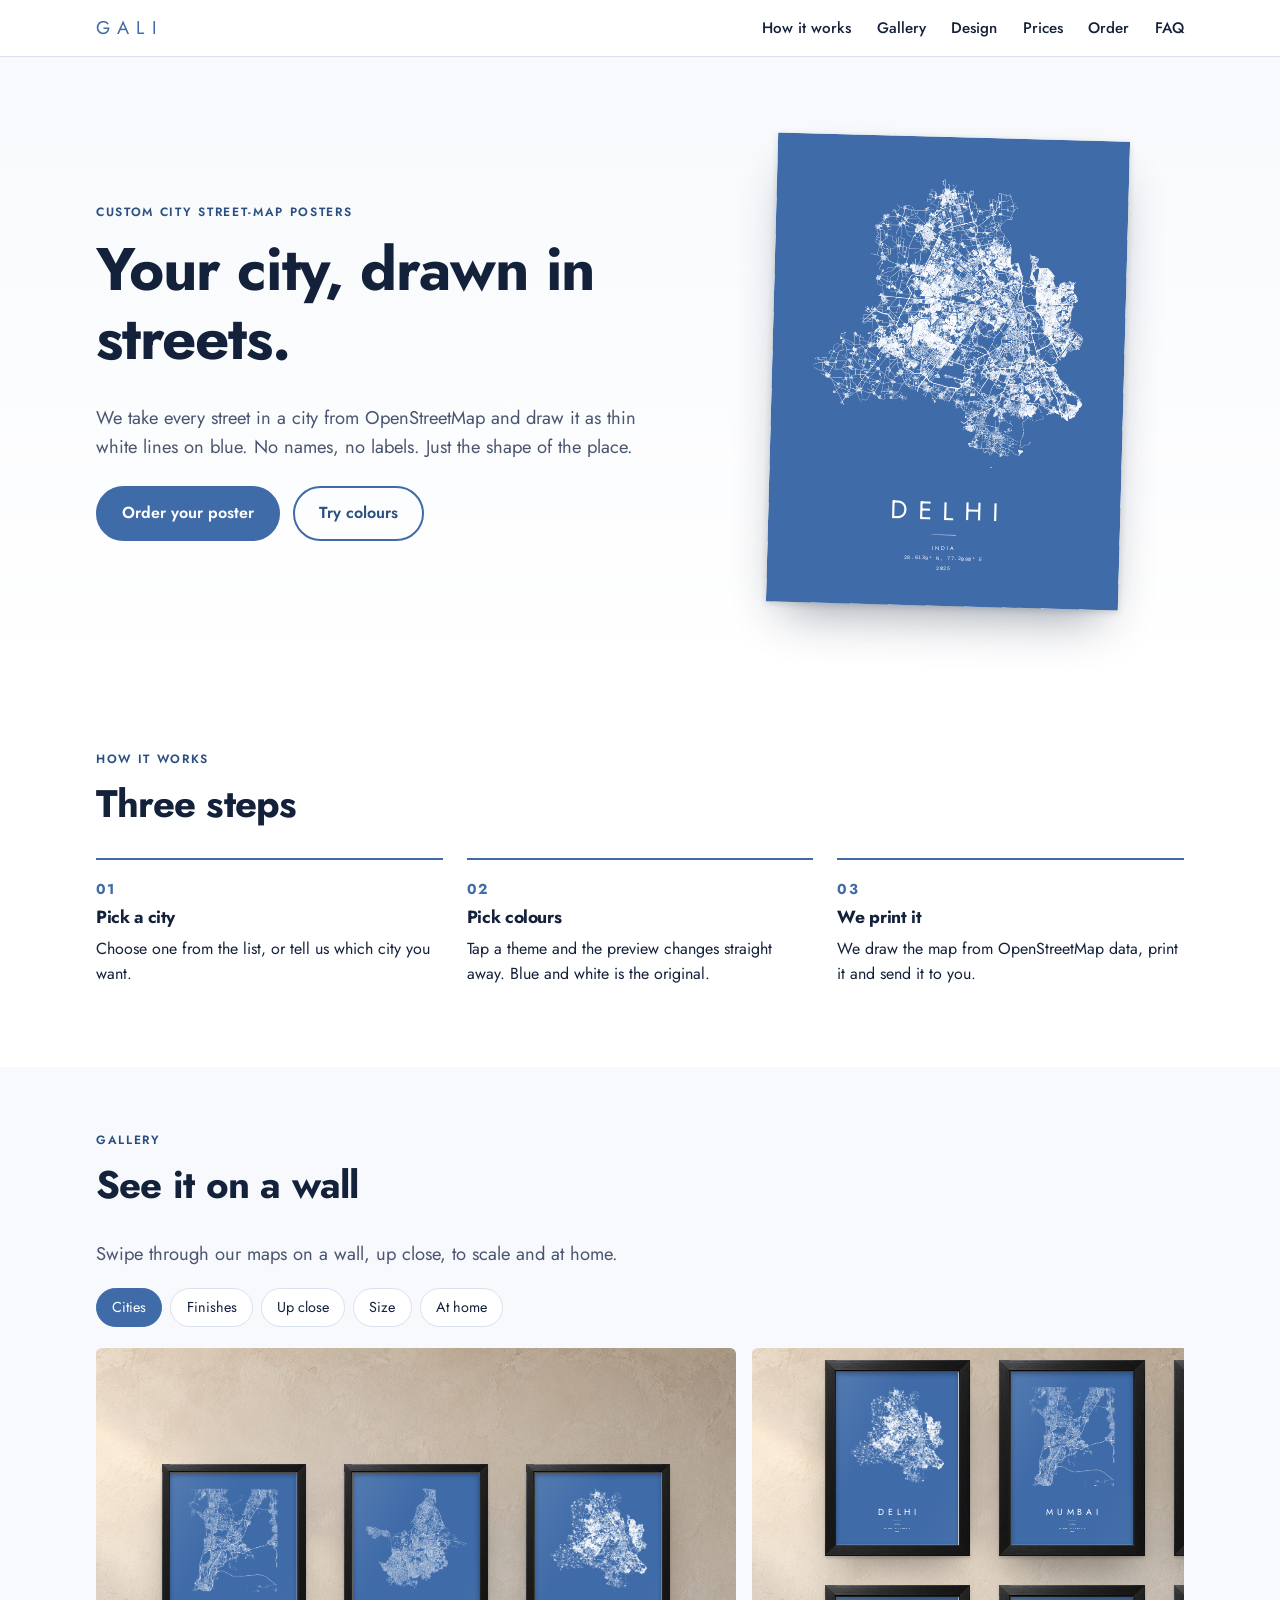
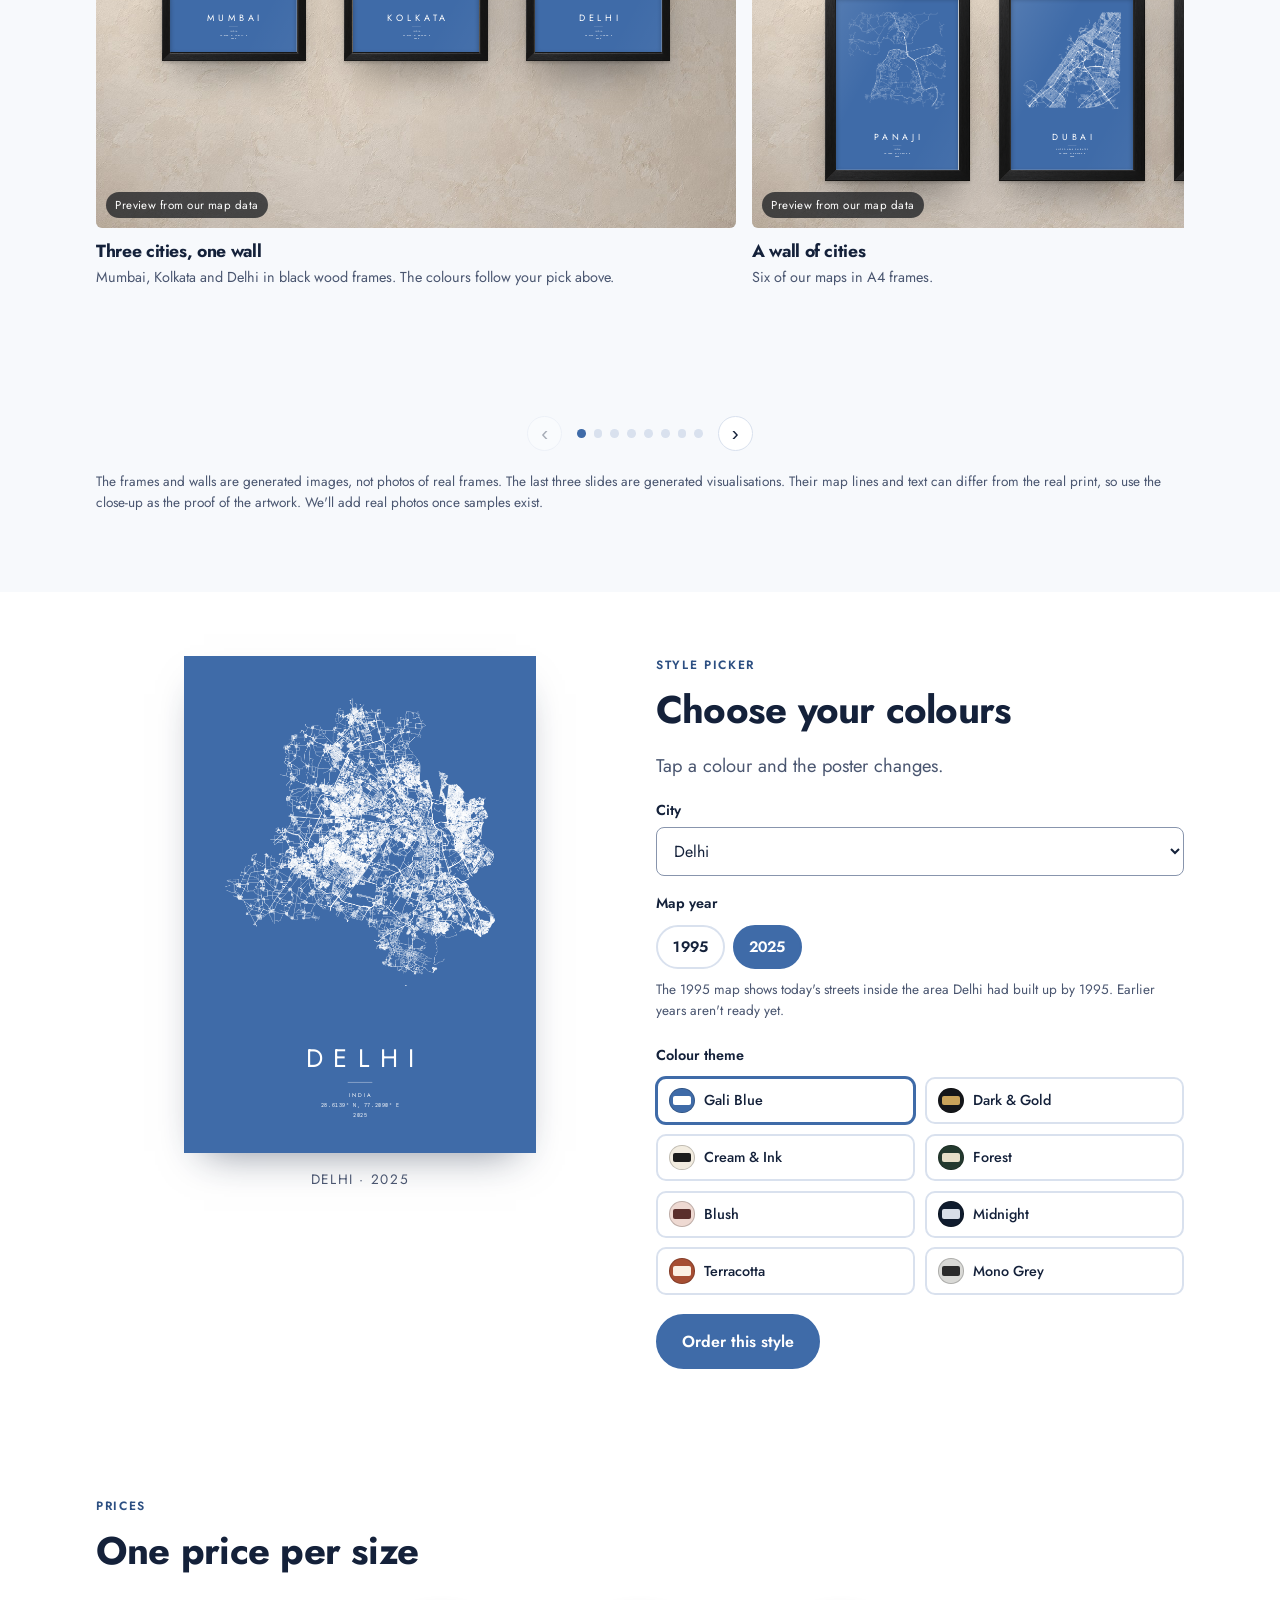
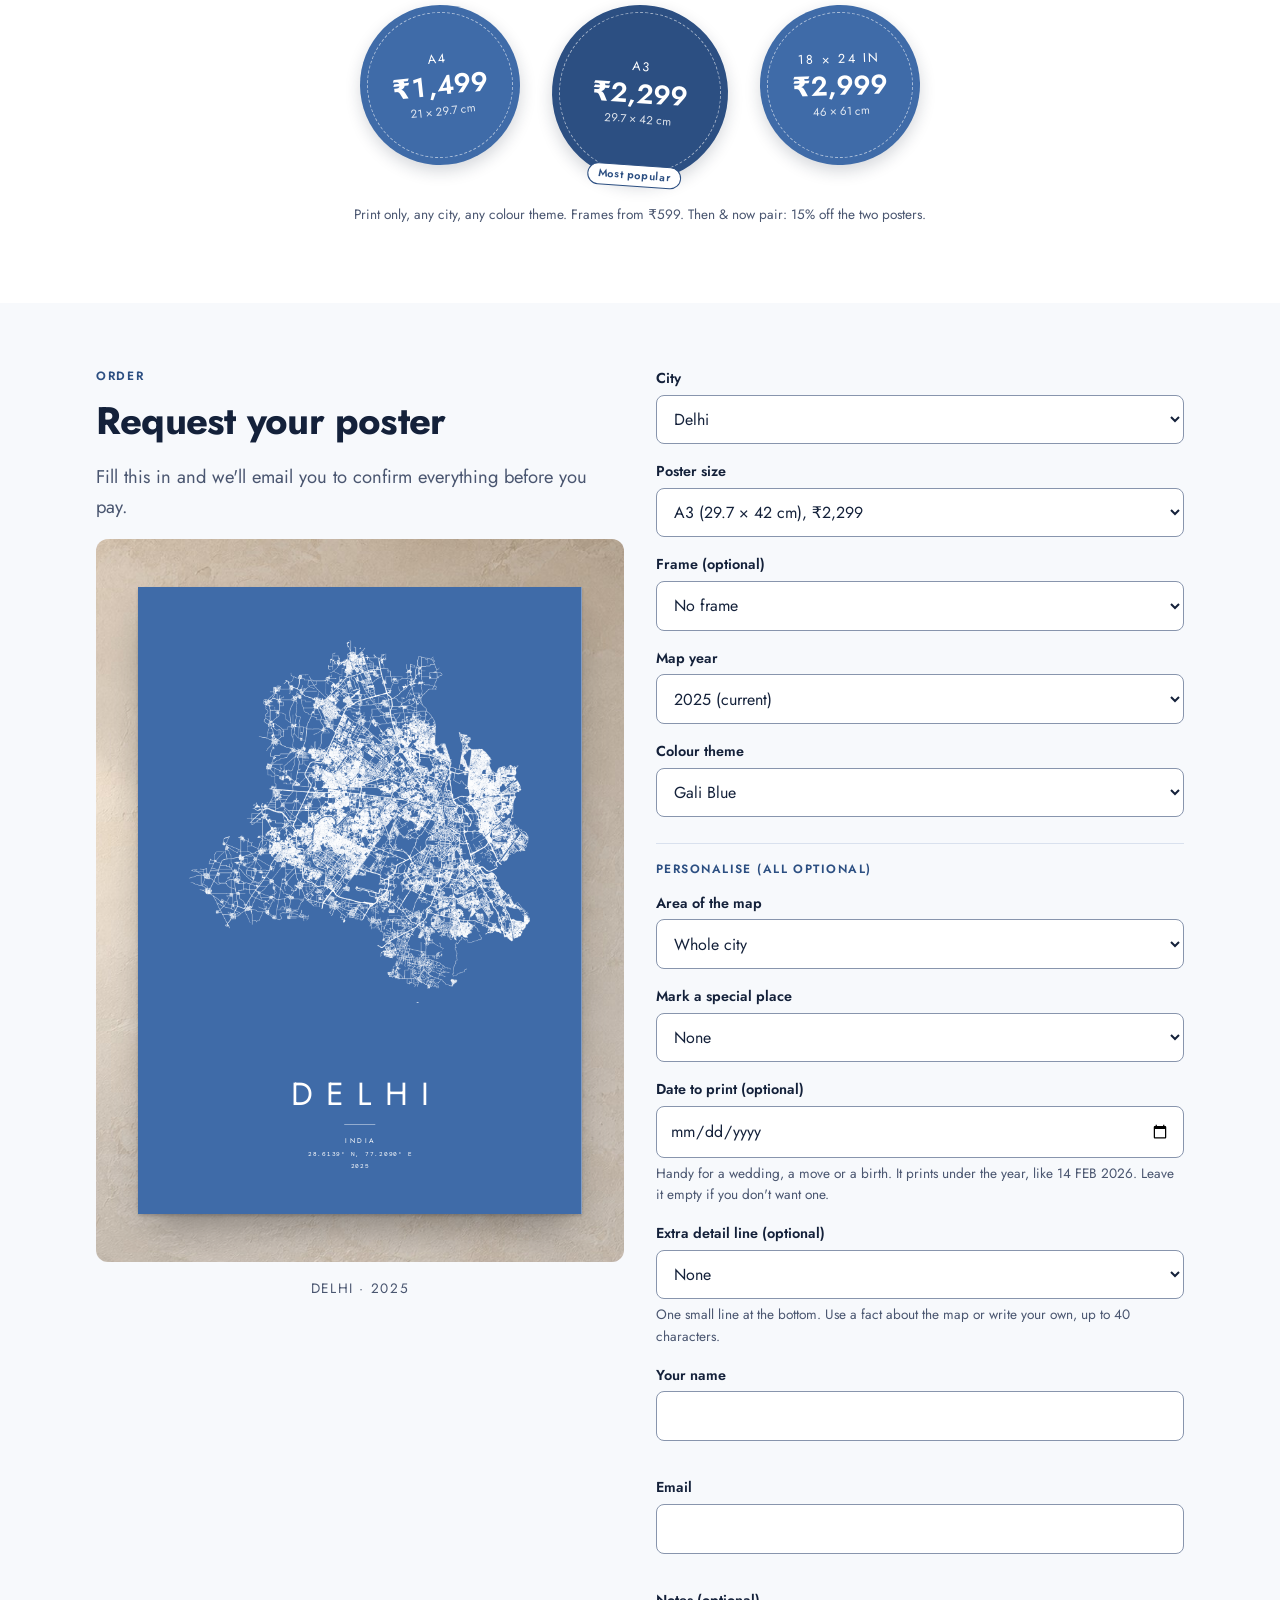
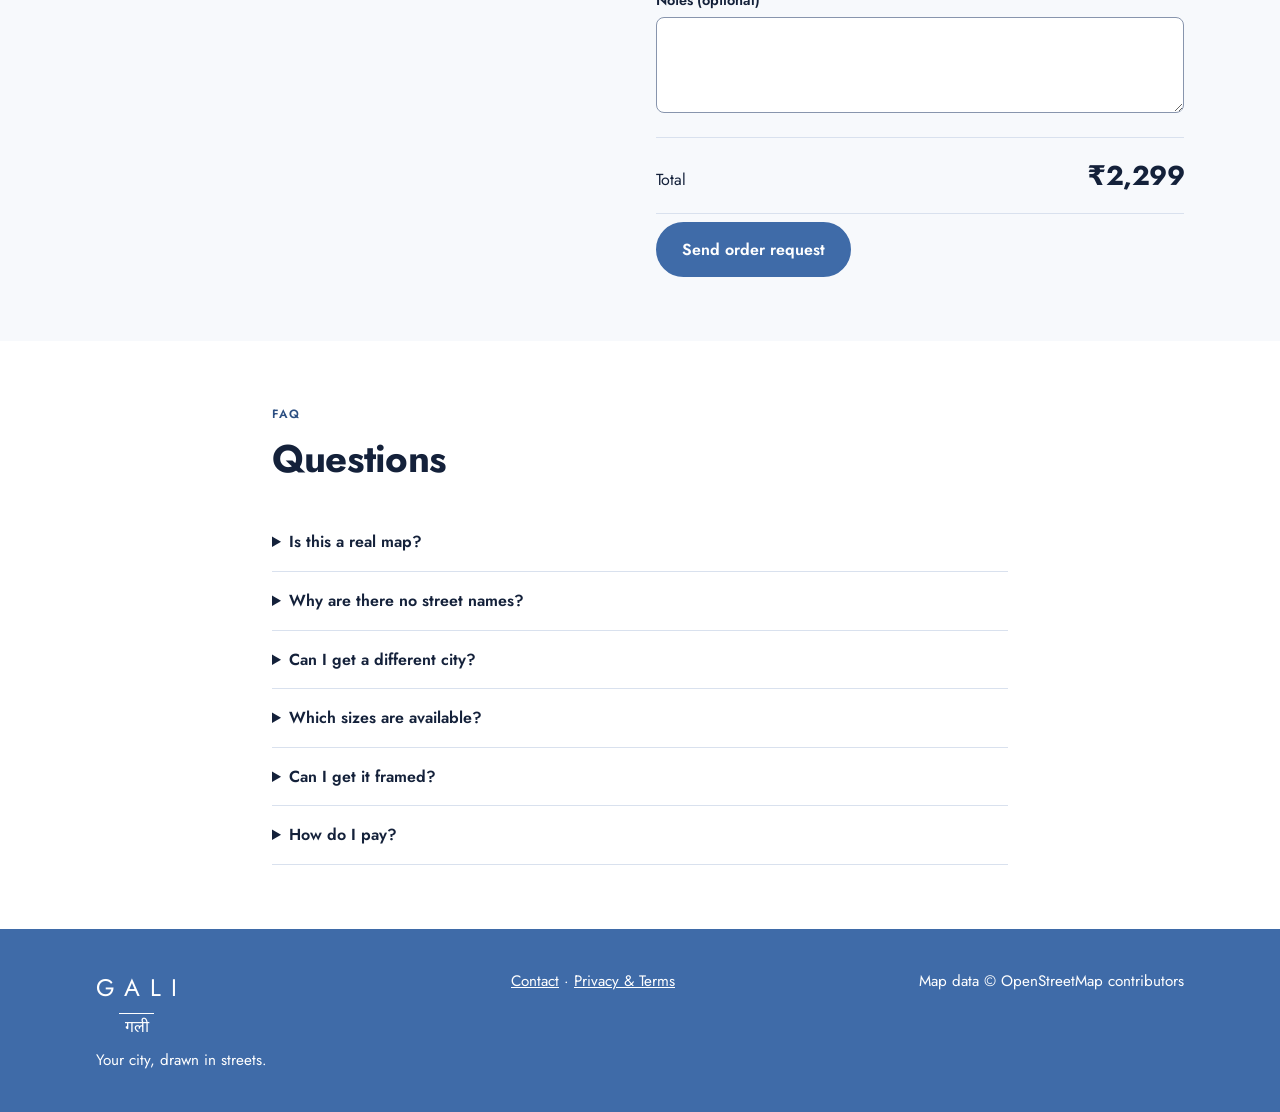
==== commit 8ef695d9: "Price section with round stickers, one per poster size, built from config Co-Authored-By: Claude Opu" ====
--- a/index.html
+++ b/index.html
@@ -29,6 +29,7 @@
       <a href="#how">How it works</a>
       <a href="#gallery">Gallery</a>
       <a href="#design">Design</a>
+      <a href="#prices">Prices</a>
       <a href="#order">Order</a>
       <a href="#faq">FAQ</a>
     </nav>
@@ -120,6 +121,14 @@
     </div>
   </section>
 
+  <section id="prices">
+    <div class="wrap">
+      <div class="section-head"><p class="eyebrow">Prices</p><h2>One price per size</h2></div>
+      <ul class="stickers" id="price-stickers"></ul>
+      <p class="note" id="price-note"></p>
+    </div>
+  </section>
+
   <section id="order" class="alt">
     <div class="wrap two">
       <div class="sticky">
@@ -166,7 +175,11 @@
         </div>
         <div class="field hidden" id="centre-wrap">
           <label for="f-centre">Centre the map on</label>
-          <input type="text" id="f-centre" name="centreOn" autocomplete="off" aria-describedby="e-centre" placeholder="e.g. Hauz Khas Village, or paste a map link">
+          <div class="input-row">
+            <input type="text" id="f-centre" name="centreOn" autocomplete="off" aria-describedby="e-centre found-centre" placeholder="e.g. Hauz Khas Village, or paste a map link">
+            <button type="button" class="find-btn" data-find="centre">Find on map</button>
+          </div>
+          <p class="found" id="found-centre" aria-live="polite"></p>
           <p class="err" id="e-centre" aria-live="polite"></p>
         </div>
         <div class="field">
@@ -175,8 +188,12 @@
         </div>
         <div class="field hidden" id="markat-wrap">
           <label for="f-markat">Where should it go?</label>
-          <input type="text" id="f-markat" name="markAt" autocomplete="off" aria-describedby="e-markat h-markat" placeholder="e.g. our first-date café, or paste a map link">
-          <p class="note" id="h-markat" style="margin:.3rem 0 0">The preview shows a sample position. We place yours exactly and send a proof.</p>
+          <div class="input-row">
+            <input type="text" id="f-markat" name="markAt" autocomplete="off" aria-describedby="e-markat h-markat found-mark" placeholder="e.g. our first-date café, or paste a map link">
+            <button type="button" class="find-btn" data-find="mark">Find on map</button>
+          </div>
+          <p class="found" id="found-mark" aria-live="polite"></p>
+          <p class="note" id="h-markat" style="margin:.3rem 0 0"></p>
           <p class="err" id="e-markat" aria-live="polite"></p>
         </div>
         <div class="field hidden" id="set-wrap">
--- a/css/style.css
+++ b/css/style.css
@@ -112,6 +112,14 @@
 .mini-frame { width: 8.5rem; margin: .7rem 0 0; }
 .mini-frame .framed { width: 100%; min-width: 0; box-shadow: 0 6px 12px -6px rgba(0,0,0,.4); }
 @media (min-width: 820px) { .mini-frame { display: none; } }
+.input-row { display: flex; gap: .5rem; }
+.input-row input { flex: 1; min-width: 0; }
+.find-btn { flex: none; border: 1px solid var(--blue); background: var(--white); color: var(--blue-deep); border-radius: 999px; padding: 0 1rem; font: inherit; font-size: .9rem; font-weight: 600; cursor: pointer; }
+.find-btn:disabled { opacity: .5; cursor: default; }
+.find-btn:focus-visible, .found button:focus-visible { outline: 3px solid #ffb400; outline-offset: 2px; }
+.found { margin: .4rem 0 0; font-size: .85rem; color: var(--muted); }
+.found button { background: none; border: 0; padding: 0; color: var(--blue-deep); font: inherit; text-decoration: underline; cursor: pointer; }
+.found .bad { color: var(--error); }
 .price-detail { margin: -.7rem 0 1.2rem; }
 .themes { display: grid; grid-template-columns: repeat(2, 1fr); gap: .6rem; border: 0; padding: 0; margin: 0 0 1.2rem; }
 .themes legend, label, .label { font-weight: 600; font-size: .9rem; }
@@ -172,3 +180,17 @@
 
 /* personalisation */
 .personalise { margin: 1.6rem 0 .8rem; padding-top: 1rem; border-top: 1px solid var(--line); color: var(--blue-deep); text-transform: uppercase; letter-spacing: .12em; font-size: .75rem; }
+
+/* Price stickers */
+.stickers { list-style: none; padding: 0; margin: 0 0 1.4rem; display: flex; flex-wrap: wrap; justify-content: center; gap: 1.4rem .5rem; }
+.sticker { position: relative; width: 6.6rem; height: 6.6rem; border-radius: 50%; background: var(--blue); color: #fff; display: flex; flex-direction: column; align-items: center; justify-content: center; text-align: center; box-shadow: 0 6px 16px rgba(20,33,58,.18); transform: rotate(-6deg); }
+.sticker:nth-child(2) { transform: rotate(4deg); }
+.sticker:nth-child(3) { transform: rotate(-2deg); }
+.sticker::before { content: ""; position: absolute; inset: .3rem; border: 1.5px dashed rgba(255,255,255,.55); border-radius: 50%; }
+.sticker.pop { background: var(--blue-deep); width: 7.2rem; height: 7.2rem; }
+.s-size { font-size: .62rem; letter-spacing: .14em; text-transform: uppercase; }
+.s-price { font-size: 1.12rem; font-weight: 600; line-height: 1.2; font-variant-numeric: tabular-nums; }
+.s-dims { font-size: .56rem; opacity: .85; }
+.s-tag { position: absolute; bottom: -.4rem; left: 50%; transform: translateX(-50%); background: #fff; color: var(--blue-deep); border: 1.5px solid var(--blue-deep); border-radius: 999px; padding: .05rem .5rem; font-size: .58rem; font-weight: 600; letter-spacing: .06em; white-space: nowrap; }
+#price-note { text-align: center; }
+@media (min-width: 560px) { .stickers { gap: 1.4rem 2rem; } .sticker { width: 10rem; height: 10rem; } .sticker.pop { width: 11rem; height: 11rem; } .sticker::before { inset: .45rem; } .s-size { font-size: .8rem; letter-spacing: .18em; } .s-price { font-size: 1.7rem; } .s-dims { font-size: .72rem; } .s-tag { font-size: .68rem; padding: .1rem .6rem; } }
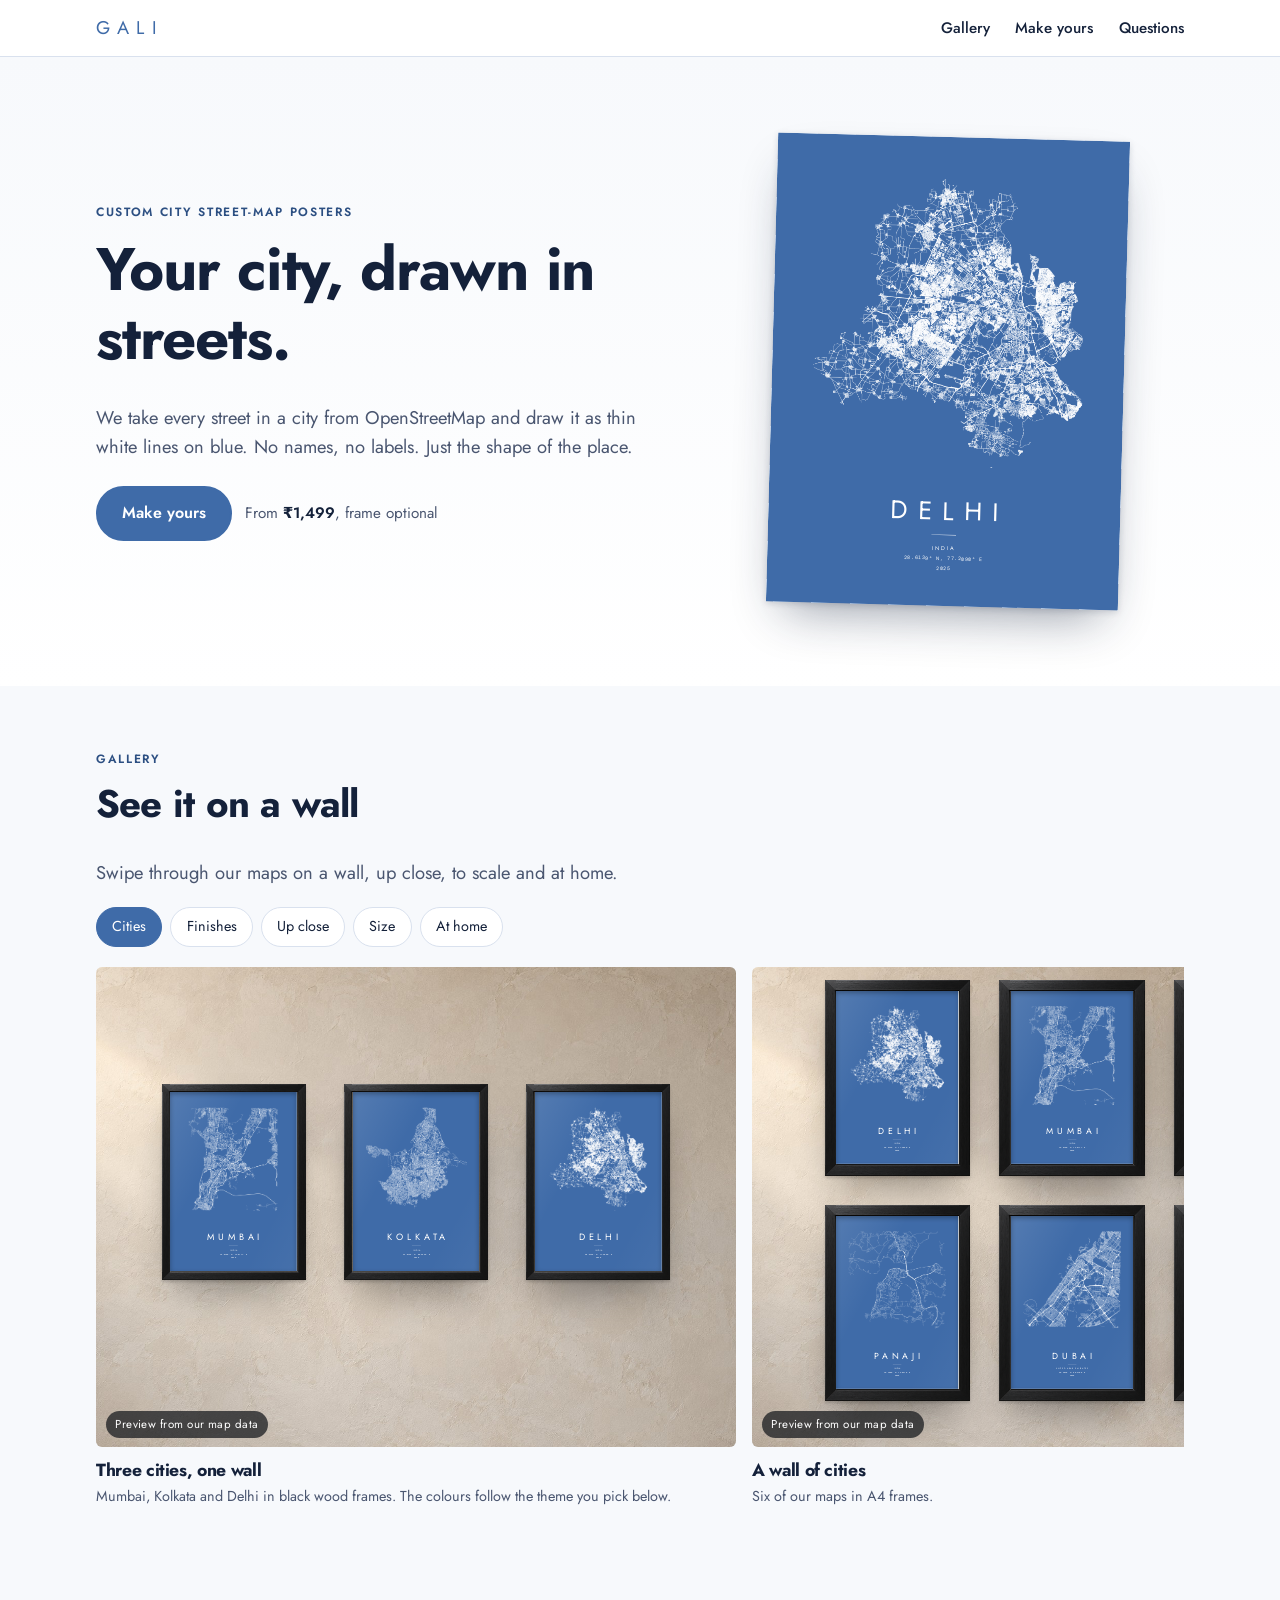
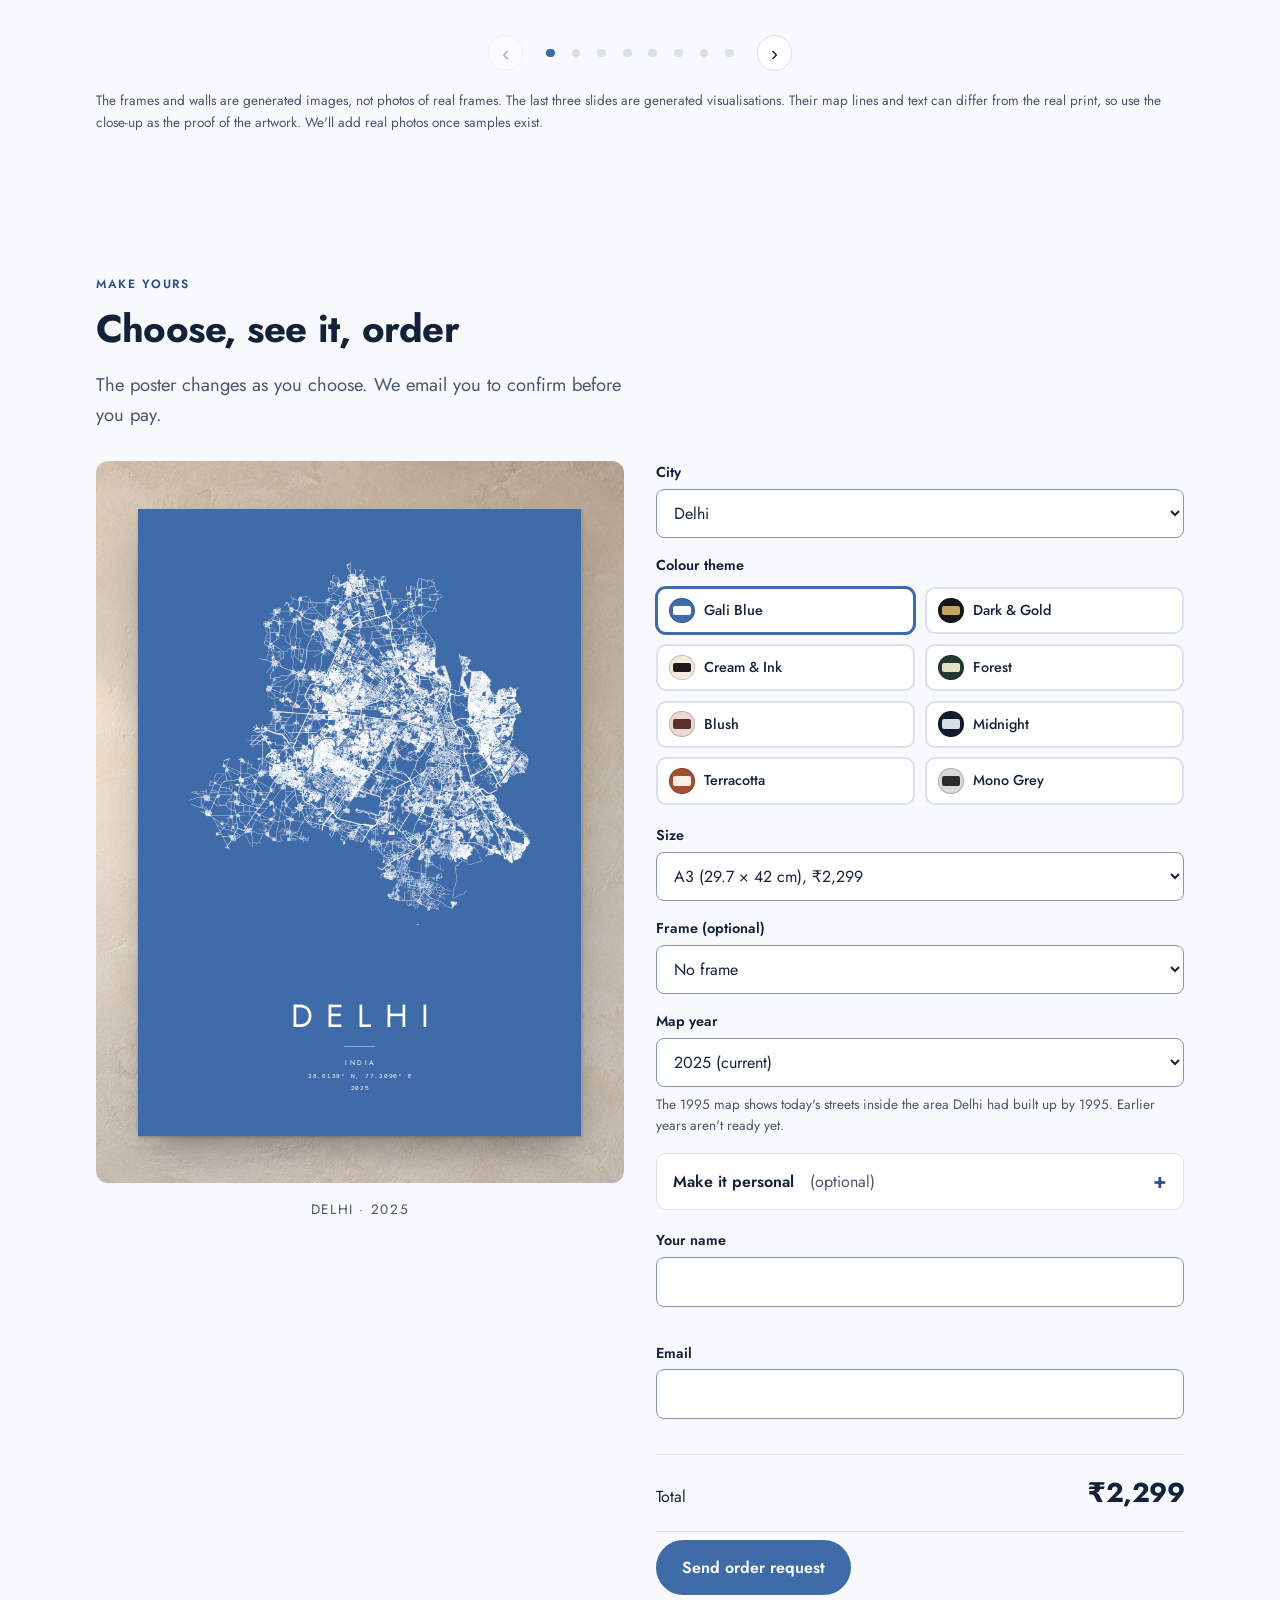
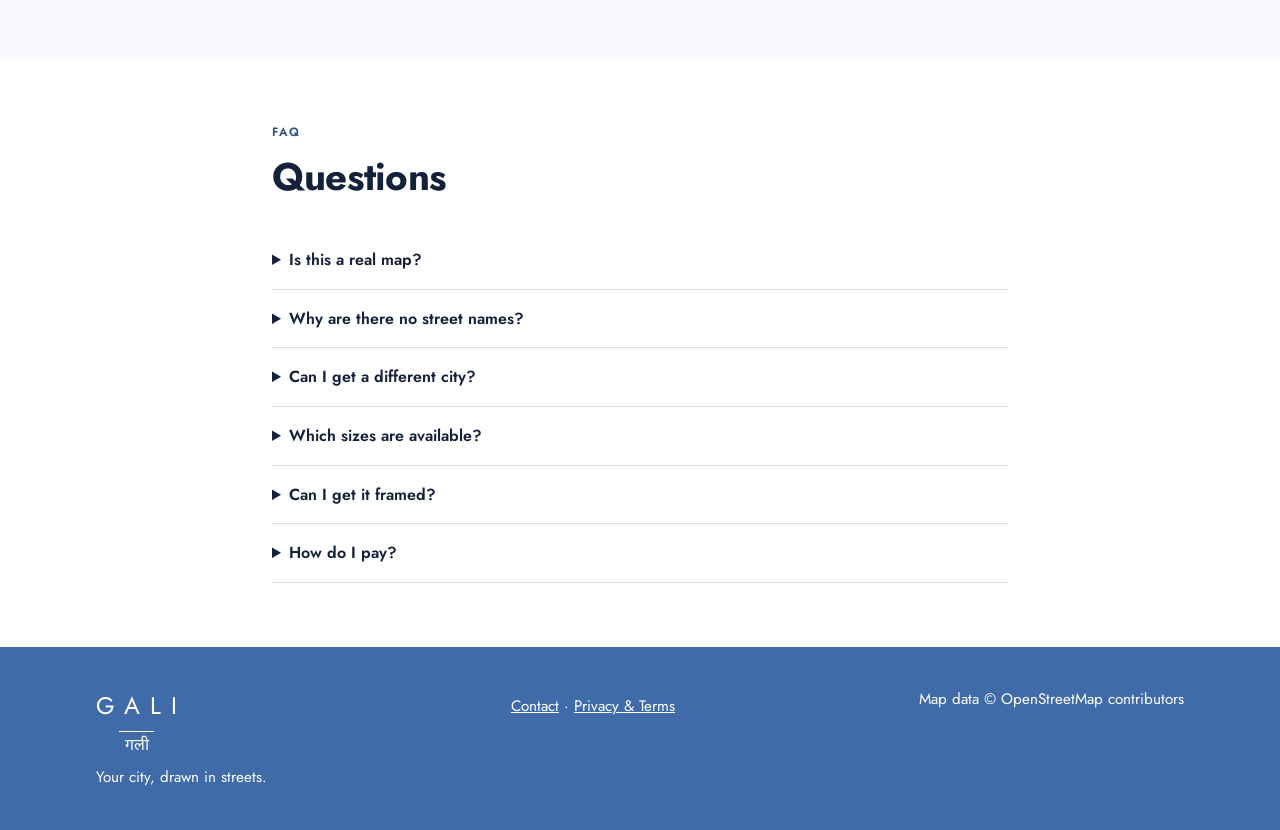
==== commit cff15b92: "Simplify the page: one Make yours configurator, no price stickers or how-it-works, pinned preview on" ====
--- a/index.html
+++ b/index.html
@@ -26,12 +26,9 @@
     <a class="brand" href="#top" data-brand>&nbsp;</a>
     <button class="menu-btn" id="menu-btn" aria-expanded="false" aria-controls="nav">Menu</button>
     <nav class="nav" id="nav" aria-label="Main">
-      <a href="#how">How it works</a>
       <a href="#gallery">Gallery</a>
-      <a href="#design">Design</a>
-      <a href="#prices">Prices</a>
-      <a href="#order">Order</a>
-      <a href="#faq">FAQ</a>
+      <a href="#make">Make yours</a>
+      <a href="#faq">Questions</a>
     </nav>
   </div>
 </header>
@@ -44,22 +41,11 @@
         <h1 data-tagline>&nbsp;</h1>
         <p class="lede">We take every street in a city from OpenStreetMap and draw it as thin white lines on blue. No names, no labels. Just the shape of the place.</p>
         <div class="actions">
-          <a class="btn" href="#order">Order your poster</a>
-          <a class="btn ghost" href="#design">Try colours</a>
+          <a class="btn" href="#make">Make yours</a>
+          <span class="from">From <strong data-from-price></strong>, frame optional</span>
         </div>
       </div>
       <div class="hero-poster" id="hero-poster" aria-live="off"></div>
-    </div>
-  </section>
-
-  <section id="how">
-    <div class="wrap">
-      <div class="section-head"><p class="eyebrow">How it works</p><h2>Three steps</h2></div>
-      <ol class="steps">
-        <li><h3>Pick a city</h3><p>Choose one from the list, or tell us which city you want.</p></li>
-        <li><h3>Pick colours</h3><p>Tap a theme and the preview changes straight away. Blue and white is the original.</p></li>
-        <li><h3>We print it</h3><p>We draw the map from OpenStreetMap data, print it and send it to you.</p></li>
-      </ol>
     </div>
   </section>
 
@@ -75,7 +61,7 @@
         <button type="button" data-slide="5">At home</button>
       </div>
       <ul class="swipe slides" tabindex="0" role="group" aria-roledescription="carousel" aria-label="Gallery, swipe sideways">
-        <li class="slide"><figure><div class="scene" data-scene-mm="1500"><div class="framed" data-frame="black" data-mat="false" data-size="A3" data-city="mumbai" data-at="-427,-60" aria-hidden="true"><div class="poster"></div></div><div class="framed" data-frame="black" data-mat="false" data-size="A3" data-city="kolkata" data-at="0,-60" aria-hidden="true"><div class="poster"></div></div><div class="framed" data-frame="black" data-mat="false" data-size="A3" data-city="delhi" data-at="427,-60" aria-hidden="true"><div class="poster"></div></div><span class="image-kind">Preview from our map data</span></div><figcaption><h3>Three cities, one wall</h3><p>Mumbai, Kolkata and Delhi in black wood frames. The colours follow your pick above.</p></figcaption></figure></li>
+        <li class="slide"><figure><div class="scene" data-scene-mm="1500"><div class="framed" data-frame="black" data-mat="false" data-size="A3" data-city="mumbai" data-at="-427,-60" aria-hidden="true"><div class="poster"></div></div><div class="framed" data-frame="black" data-mat="false" data-size="A3" data-city="kolkata" data-at="0,-60" aria-hidden="true"><div class="poster"></div></div><div class="framed" data-frame="black" data-mat="false" data-size="A3" data-city="delhi" data-at="427,-60" aria-hidden="true"><div class="poster"></div></div><span class="image-kind">Preview from our map data</span></div><figcaption><h3>Three cities, one wall</h3><p>Mumbai, Kolkata and Delhi in black wood frames. The colours follow the theme you pick below.</p></figcaption></figure></li>
         <li class="slide"><figure><div class="scene" data-scene-mm="1100"><div class="framed" data-frame="black" data-mat="false" data-size="A4" data-city="delhi" data-at="-300,-223" aria-hidden="true"><div class="poster"></div></div><div class="framed" data-frame="black" data-mat="false" data-size="A4" data-city="mumbai" data-at="0,-223" aria-hidden="true"><div class="poster"></div></div><div class="framed" data-frame="black" data-mat="false" data-size="A4" data-city="kolkata" data-at="300,-223" aria-hidden="true"><div class="poster"></div></div><div class="framed" data-frame="black" data-mat="false" data-size="A4" data-city="panaji" data-at="-300,164" aria-hidden="true"><div class="poster"></div></div><div class="framed" data-frame="black" data-mat="false" data-size="A4" data-city="dubai" data-at="0,164" aria-hidden="true"><div class="poster"></div></div><div class="framed" data-frame="black" data-mat="false" data-size="A4" data-city="washington-dc" data-at="300,164" aria-hidden="true"><div class="poster"></div></div><span class="image-kind">Preview from our map data</span></div><figcaption><h3>A wall of cities</h3><p>Six of our maps in A4 frames.</p></figcaption></figure></li>
         <li class="slide"><figure><div class="scene" data-scene-mm="1700"><div class="framed" data-frame="black" data-mat="false" data-size="A3" data-at="-489,-50" aria-hidden="true"><div class="poster"></div></div><div class="framed" data-frame="oak" data-mat="true" data-size="A3" data-at="0,-50" aria-hidden="true"><div class="poster"></div></div><div class="framed" data-frame="white" data-mat="false" data-size="A3" data-at="489,-50" aria-hidden="true"><div class="poster"></div></div><span class="image-kind">Preview from our map data</span></div><figcaption><h3>Three finishes</h3><p>Black wood, natural oak with a mat and white wood, at the same scale, with the city you picked. <span class="note wall-note hidden" id="white-note"></span></p></figcaption></figure></li>
         <li class="slide"><figure>
@@ -102,41 +88,14 @@
     </div>
   </section>
 
-  <section id="design">
-    <div class="wrap two">
-      <div class="sticky"><div class="preview" id="picker-preview"></div><p class="caption" id="picker-caption" aria-live="polite"></p></div>
-      <div>
-        <p class="eyebrow">Style picker</p>
-        <h2>Choose your colours</h2>
-        <p class="lede">Tap a colour and the poster changes.</p>
-        <div class="field">
-          <label for="pick-city">City</label>
-          <select id="pick-city"></select>
-        </div>
-        <fieldset class="eras" id="era-picker"><legend>Map year</legend></fieldset>
-        <p class="note" id="era-note"></p>
-        <fieldset class="themes" id="theme-picker"><legend>Colour theme</legend></fieldset>
-        <a class="btn" href="#order">Order this style</a>
-      </div>
-    </div>
-  </section>
-
-  <section id="prices">
+  <section id="make" class="alt">
     <div class="wrap">
-      <div class="section-head"><p class="eyebrow">Prices</p><h2>One price per size</h2></div>
-      <ul class="stickers" id="price-stickers"></ul>
-      <p class="note" id="price-note"></p>
-    </div>
-  </section>
-
-  <section id="order" class="alt">
+      <div class="section-head"><p class="eyebrow">Make yours</p><h2>Choose, see it, order</h2><p class="lede">The poster changes as you choose. We email you to confirm before you pay.</p></div>
+    </div>
     <div class="wrap two">
       <div class="sticky">
-        <p class="eyebrow">Order</p>
-        <h2>Request your poster</h2>
-        <p class="lede">Fill this in and we'll email you to confirm everything before you pay.</p>
         <div class="frame-wall" id="order-preview"><div class="framed" id="order-framed" data-frame="none" data-size="A3" data-mat="false"><div class="poster" id="order-poster"></div></div></div>
-        <p class="caption" id="order-caption"></p>
+        <p class="caption" id="order-caption" aria-live="polite"></p>
       </div>
       <form id="order-form" novalidate>
         <div class="field">
@@ -148,8 +107,9 @@
           <input type="text" id="f-other" name="otherCity" autocomplete="off">
           <p class="err" id="e-other" aria-live="polite"></p>
         </div>
-        <div class="field">
-          <label for="f-size">Poster size</label>
+        <fieldset class="themes" id="theme-picker"><legend>Colour theme</legend></fieldset>
+        <div class="field">
+          <label for="f-size">Size</label>
           <select id="f-size" name="size" required></select>
         </div>
         <div class="field">
@@ -158,58 +118,64 @@
           <label class="check hidden" id="f-mat-wrap"><input type="checkbox" id="f-mat"><span id="f-mat-label"></span></label>
           <p class="note" id="frame-spec" style="margin:.4rem 0 0"></p>
           <p class="note warn hidden" id="frame-hint" aria-live="polite" style="margin:.3rem 0 0"></p>
-          <div class="mini-frame" aria-hidden="true"><div class="framed" id="mini-framed" data-frame="none" data-size="A3" data-mat="false"><div class="poster" id="mini-poster"></div></div></div>
-        </div>
-        <div class="field">
+        </div>
+        <div class="field hidden" id="era-wrap">
           <label for="f-era">Map year</label>
           <select id="f-era" name="era" required></select>
-        </div>
-        <div class="field">
-          <label for="f-theme">Colour theme</label>
-          <select id="f-theme" name="theme" required></select>
-        </div>
-        <p class="label personalise">Personalise (all optional)</p>
-        <div class="field">
-          <label for="f-area">Area of the map</label>
-          <select id="f-area" name="area"></select>
-        </div>
-        <div class="field hidden" id="centre-wrap">
-          <label for="f-centre">Centre the map on</label>
-          <div class="input-row">
-            <input type="text" id="f-centre" name="centreOn" autocomplete="off" aria-describedby="e-centre found-centre" placeholder="e.g. Hauz Khas Village, or paste a map link">
-            <button type="button" class="find-btn" data-find="centre">Find on map</button>
+          <p class="note" id="era-note" style="margin:.4rem 0 0"></p>
+        </div>
+
+        <details class="more" id="more">
+          <summary>Make it personal <span>(optional)</span></summary>
+          <div class="more-body">
+            <div class="field">
+              <label for="f-area">Area of the map</label>
+              <select id="f-area" name="area"></select>
+            </div>
+            <div class="field hidden" id="centre-wrap">
+              <label for="f-centre">Centre the map on</label>
+              <div class="input-row">
+                <input type="text" id="f-centre" name="centreOn" autocomplete="off" aria-describedby="e-centre found-centre" placeholder="e.g. Hauz Khas Village, or paste a map link">
+                <button type="button" class="find-btn" data-find="centre">Find on map</button>
+              </div>
+              <p class="found" id="found-centre" aria-live="polite"></p>
+              <p class="err" id="e-centre" aria-live="polite"></p>
+            </div>
+            <div class="field">
+              <label for="f-mark">Mark a special place</label>
+              <select id="f-mark" name="mark"></select>
+            </div>
+            <div class="field hidden" id="markat-wrap">
+              <label for="f-markat">Where should it go?</label>
+              <div class="input-row">
+                <input type="text" id="f-markat" name="markAt" autocomplete="off" aria-describedby="e-markat h-markat found-mark" placeholder="e.g. our first-date café, or paste a map link">
+                <button type="button" class="find-btn" data-find="mark">Find on map</button>
+              </div>
+              <p class="found" id="found-mark" aria-live="polite"></p>
+              <p class="note" id="h-markat" style="margin:.3rem 0 0"></p>
+              <p class="err" id="e-markat" aria-live="polite"></p>
+            </div>
+            <div class="field hidden" id="set-wrap">
+              <label class="check"><input type="checkbox" id="f-set" name="pair"><span id="f-set-label"></span></label>
+            </div>
+            <div class="field">
+              <label for="f-date">Date to print</label>
+              <input type="date" id="f-date" name="date" aria-describedby="h-date">
+              <p class="note" id="h-date" style="margin:.3rem 0 0">For a wedding, a move or a birth. It prints under the year, like 14 FEB 2026.</p>
+            </div>
+            <div class="field">
+              <label for="f-detail">Extra line at the bottom</label>
+              <select id="f-detail" name="detail" aria-describedby="h-detail"></select>
+              <input type="text" id="f-detail-text" class="hidden" maxlength="40" autocomplete="off" placeholder="e.g. Where we met" aria-label="Your own detail line">
+              <p class="note" id="h-detail" style="margin:.3rem 0 0">A fact about the map, or your own words, up to 40 characters.</p>
+            </div>
+            <div class="field">
+              <label for="f-notes">Anything else we should know</label>
+              <textarea id="f-notes" name="notes" maxlength="1000"></textarea>
+            </div>
           </div>
-          <p class="found" id="found-centre" aria-live="polite"></p>
-          <p class="err" id="e-centre" aria-live="polite"></p>
-        </div>
-        <div class="field">
-          <label for="f-mark">Mark a special place</label>
-          <select id="f-mark" name="mark"></select>
-        </div>
-        <div class="field hidden" id="markat-wrap">
-          <label for="f-markat">Where should it go?</label>
-          <div class="input-row">
-            <input type="text" id="f-markat" name="markAt" autocomplete="off" aria-describedby="e-markat h-markat found-mark" placeholder="e.g. our first-date café, or paste a map link">
-            <button type="button" class="find-btn" data-find="mark">Find on map</button>
-          </div>
-          <p class="found" id="found-mark" aria-live="polite"></p>
-          <p class="note" id="h-markat" style="margin:.3rem 0 0"></p>
-          <p class="err" id="e-markat" aria-live="polite"></p>
-        </div>
-        <div class="field hidden" id="set-wrap">
-          <label class="check"><input type="checkbox" id="f-set" name="pair"><span id="f-set-label"></span></label>
-        </div>
-        <div class="field">
-          <label for="f-date">Date to print (optional)</label>
-          <input type="date" id="f-date" name="date" aria-describedby="h-date">
-          <p class="note" id="h-date" style="margin:.3rem 0 0">Handy for a wedding, a move or a birth. It prints under the year, like 14 FEB 2026. Leave it empty if you don't want one.</p>
-        </div>
-        <div class="field">
-          <label for="f-detail">Extra detail line (optional)</label>
-          <select id="f-detail" name="detail" aria-describedby="h-detail"></select>
-          <input type="text" id="f-detail-text" class="hidden" maxlength="40" autocomplete="off" placeholder="e.g. Where we met" aria-label="Your own detail line">
-          <p class="note" id="h-detail" style="margin:.3rem 0 0">One small line at the bottom. Use a fact about the map or write your own, up to 40 characters.</p>
-        </div>
+        </details>
+
         <div class="field">
           <label for="f-name">Your name</label>
           <input type="text" id="f-name" name="name" autocomplete="name" required aria-describedby="e-name">
@@ -219,10 +185,6 @@
           <label for="f-email">Email</label>
           <input type="email" id="f-email" name="email" autocomplete="email" inputmode="email" required aria-describedby="e-email">
           <p class="err" id="e-email" aria-live="polite"></p>
-        </div>
-        <div class="field">
-          <label for="f-notes">Notes (optional)</label>
-          <textarea id="f-notes" name="notes" maxlength="1000"></textarea>
         </div>
         <div class="hp" aria-hidden="true"><label>Company <input type="text" name="company" tabindex="-1" autocomplete="off"></label></div>
         <div class="price"><span>Total</span><strong id="price" aria-live="polite">-</strong></div>
@@ -256,7 +218,7 @@
   </div>
 </footer>
 
-<noscript><p class="wrap note">This site needs JavaScript for the style picker and order form.</p></noscript>
+<noscript><p class="wrap note">This site needs JavaScript to preview and order a poster.</p></noscript>
 <script src="config.js"></script>
 <script src="js/poster.js"></script>
 <script src="frame-preview/frame.js"></script>
--- a/css/style.css
+++ b/css/style.css
@@ -63,13 +63,6 @@
 .alt { background: var(--paper); }
 .section-head { max-width: 38rem; margin-bottom: 2rem; }
 
-/* how it works */
-.steps { list-style: none; padding: 0; margin: 0; display: grid; gap: 1.5rem; counter-reset: s; }
-.steps li { counter-increment: s; border-top: 2px solid var(--blue); padding-top: 1rem; }
-.steps li::before { content: "0" counter(s); font-weight: 700; color: var(--blue); font-size: .9rem; letter-spacing: .1em; }
-.steps h3 { margin-top: .3rem; }
-@media (min-width: 720px) { .steps { grid-template-columns: repeat(3, 1fr); } }
-
 /* gallery: ONE swipeable carousel (scenes on our wall, up close, size, at home) with section buttons, dots and arrows */
 .seg { display: flex; gap: .5rem; overflow-x: auto; scrollbar-width: none; margin: 1.2rem 0 1.1rem; padding-bottom: .2rem; }
 .seg::-webkit-scrollbar { display: none; }
@@ -89,8 +82,10 @@
 .slide .asset-link { margin-top: .5rem; }
 .swipe-nav { display: flex; justify-content: center; align-items: center; gap: .9rem; margin-top: .9rem; }
 .swipe-dots { display: flex; justify-content: center; gap: .5rem; }
-.swipe-dots button { width: .55rem; height: .55rem; padding: 0; border: 0; border-radius: 50%; background: var(--line); cursor: pointer; }
-.swipe-dots button[aria-current="true"] { background: var(--blue); }
+.swipe-dots { gap: 0; }
+.swipe-dots button { position: relative; width: 1.6rem; height: 1.6rem; padding: 0; border: 0; background: none; cursor: pointer; }  /* finger-sized tap area, the dot is drawn inside */
+.swipe-dots button::before { content: ""; position: absolute; left: 50%; top: 50%; width: .55rem; height: .55rem; margin: -.275rem 0 0 -.275rem; border-radius: 50%; background: var(--line); }
+.swipe-dots button[aria-current="true"]::before { background: var(--blue); }
 .swipe-arrow { display: none; width: 2.2rem; height: 2.2rem; border: 1px solid var(--line); border-radius: 50%; background: var(--white); color: var(--ink); font-size: 1.3rem; line-height: 1; cursor: pointer; }
 @media (min-width: 720px) { .swipe-arrow { display: inline-flex; align-items: center; justify-content: center; } }
 .swipe-arrow:focus-visible, .swipe-dots button:focus-visible { outline: 3px solid #ffb400; outline-offset: 3px; }
@@ -98,7 +93,7 @@
 .note { font-size: .85rem; color: var(--muted); margin-top: 1.2rem; }
 
 /* picker + order */
-.two { display: grid; gap: 2rem; }
+.two { display: grid; gap: 1.2rem 2rem; }
 @media (min-width: 820px) { .two { grid-template-columns: 1fr 1fr; align-items: start; } .sticky { position: sticky; top: 5rem; } }
 .preview { width: min(100%, 22rem); margin-inline: auto; box-shadow: 0 18px 40px -20px rgba(20,33,58,.55); }
 .preview svg { width: 100%; height: auto; display: block; }
@@ -109,9 +104,6 @@
 .frame-wall { width: 100%; padding: 9% 0; border-radius: .75rem; overflow: hidden; }
 #order-preview .framed { width: 84%; min-width: 0; max-width: 28rem; }
 .frame-sheet > .poster svg { display: block; width: 100%; height: 100%; }
-.mini-frame { width: 8.5rem; margin: .7rem 0 0; }
-.mini-frame .framed { width: 100%; min-width: 0; box-shadow: 0 6px 12px -6px rgba(0,0,0,.4); }
-@media (min-width: 820px) { .mini-frame { display: none; } }
 .input-row { display: flex; gap: .5rem; }
 .input-row input { flex: 1; min-width: 0; }
 .find-btn { flex: none; border: 1px solid var(--blue); background: var(--white); color: var(--blue-deep); border-radius: 999px; padding: 0 1rem; font: inherit; font-size: .9rem; font-weight: 600; cursor: pointer; }
@@ -152,7 +144,7 @@
 
 /* footer */
 .site-footer { background: var(--blue); color: #fff; padding: 2.5rem 0; font-size: .95rem; }
-.site-footer a { color: #fff; }
+.site-footer a { color: #fff; display: inline-block; padding: .45rem 0; }
 /* bilingual stack: GALI over a fine rule over the Devanagari name (logo 4c) */
 .logo-stack { display: inline-flex; flex-direction: column; align-items: center; margin-bottom: .6rem; }
 .logo-en { font-size: 1.5rem; letter-spacing: .42em; margin-right: -.42em; text-transform: uppercase; }
@@ -165,32 +157,28 @@
 .prose h2 { font-size: 1.3rem; margin-top: 2rem; }
 .callout { background: #fff8e1; border: 1px solid #f0d98a; padding: 1rem; border-radius: var(--radius); }
 
-/* map-year picker */
-.eras { display: flex; flex-wrap: wrap; gap: .5rem; border: 0; padding: 0; margin: 0 0 .6rem; }
-.eras legend { padding: 0; margin-bottom: .6rem; font-weight: 600; font-size: .9rem; }
-.era { position: relative; }
-.era input { position: absolute; opacity: 0; inset: 0; cursor: pointer; }
-.era span { display: block; min-width: 4.2rem; text-align: center; padding: .5rem .9rem; border: 2px solid var(--line); border-radius: 999px; background: #fff; font-weight: 600; font-size: .95rem; font-variant-numeric: tabular-nums; }
-.era input:checked + span { background: var(--blue); border-color: var(--blue); color: #fff; }
-.era input:disabled { cursor: not-allowed; }
-.era input:disabled + span { opacity: .4; background: transparent; border-style: dashed; }
-.era input:focus-visible + span { outline: 3px solid #ffb400; outline-offset: 2px; }
 .caption { text-align: center; font-size: .85rem; letter-spacing: .12em; text-transform: uppercase; color: var(--muted); margin: 1rem 0 0; }
-#era-note { margin: 0 0 1.4rem; }
 
-/* personalisation */
-.personalise { margin: 1.6rem 0 .8rem; padding-top: 1rem; border-top: 1px solid var(--line); color: var(--blue-deep); text-transform: uppercase; letter-spacing: .12em; font-size: .75rem; }
 
-/* Price stickers */
-.stickers { list-style: none; padding: 0; margin: 0 0 1.4rem; display: flex; flex-wrap: wrap; justify-content: center; gap: 1.4rem .5rem; }
-.sticker { position: relative; width: 6.6rem; height: 6.6rem; border-radius: 50%; background: var(--blue); color: #fff; display: flex; flex-direction: column; align-items: center; justify-content: center; text-align: center; box-shadow: 0 6px 16px rgba(20,33,58,.18); transform: rotate(-6deg); }
-.sticker:nth-child(2) { transform: rotate(4deg); }
-.sticker:nth-child(3) { transform: rotate(-2deg); }
-.sticker::before { content: ""; position: absolute; inset: .3rem; border: 1.5px dashed rgba(255,255,255,.55); border-radius: 50%; }
-.sticker.pop { background: var(--blue-deep); width: 7.2rem; height: 7.2rem; }
-.s-size { font-size: .62rem; letter-spacing: .14em; text-transform: uppercase; }
-.s-price { font-size: 1.12rem; font-weight: 600; line-height: 1.2; font-variant-numeric: tabular-nums; }
-.s-dims { font-size: .56rem; opacity: .85; }
-.s-tag { position: absolute; bottom: -.4rem; left: 50%; transform: translateX(-50%); background: #fff; color: var(--blue-deep); border: 1.5px solid var(--blue-deep); border-radius: 999px; padding: .05rem .5rem; font-size: .58rem; font-weight: 600; letter-spacing: .06em; white-space: nowrap; }
-#price-note { text-align: center; }
-@media (min-width: 560px) { .stickers { gap: 1.4rem 2rem; } .sticker { width: 10rem; height: 10rem; } .sticker.pop { width: 11rem; height: 11rem; } .sticker::before { inset: .45rem; } .s-size { font-size: .8rem; letter-spacing: .18em; } .s-price { font-size: 1.7rem; } .s-dims { font-size: .72rem; } .s-tag { font-size: .68rem; padding: .1rem .6rem; } }
+
+/* hero price hint */
+.hero .actions { align-items: center; }
+.from { color: var(--muted); font-size: .95rem; }
+.from strong { color: var(--ink); font-weight: 600; }
+
+/* personalise: one closed panel instead of seven loose fields */
+details.more { border: 1px solid var(--line); border-radius: var(--radius); background: #fff; margin: 0 0 1.2rem; }
+details.more summary { cursor: pointer; padding: .9rem 1rem; font-weight: 600; list-style: none; display: flex; justify-content: space-between; align-items: center; gap: 1rem; }
+details.more summary::-webkit-details-marker { display: none; }
+details.more summary::after { content: "+"; font-size: 1.3rem; line-height: 1; color: var(--blue-deep); }
+details.more[open] summary::after { content: "2"; }
+details.more summary span { color: var(--muted); font-weight: 400; margin-right: auto; }
+details.more summary:focus-visible { outline: 3px solid #ffb400; outline-offset: 2px; }
+.more-body { padding: .2rem 1rem 0; border-top: 1px solid var(--line); padding-top: 1rem; }
+
+/* on phones the preview stays pinned under the header, small, so every choice below is seen as it is made */
+@media (max-width: 819px) {
+  .sticky { position: sticky; top: 3.5rem; z-index: 10; margin-inline: -1rem; padding: .6rem 1rem .4rem; background: var(--paper); box-shadow: 0 10px 14px -12px rgba(20,33,58,.55); }
+  .sticky .frame-wall { width: 9.5rem; margin-inline: auto; padding: 5% 0; }
+  .sticky .caption { margin: .25rem 0 0; font-size: .75rem; }
+}
